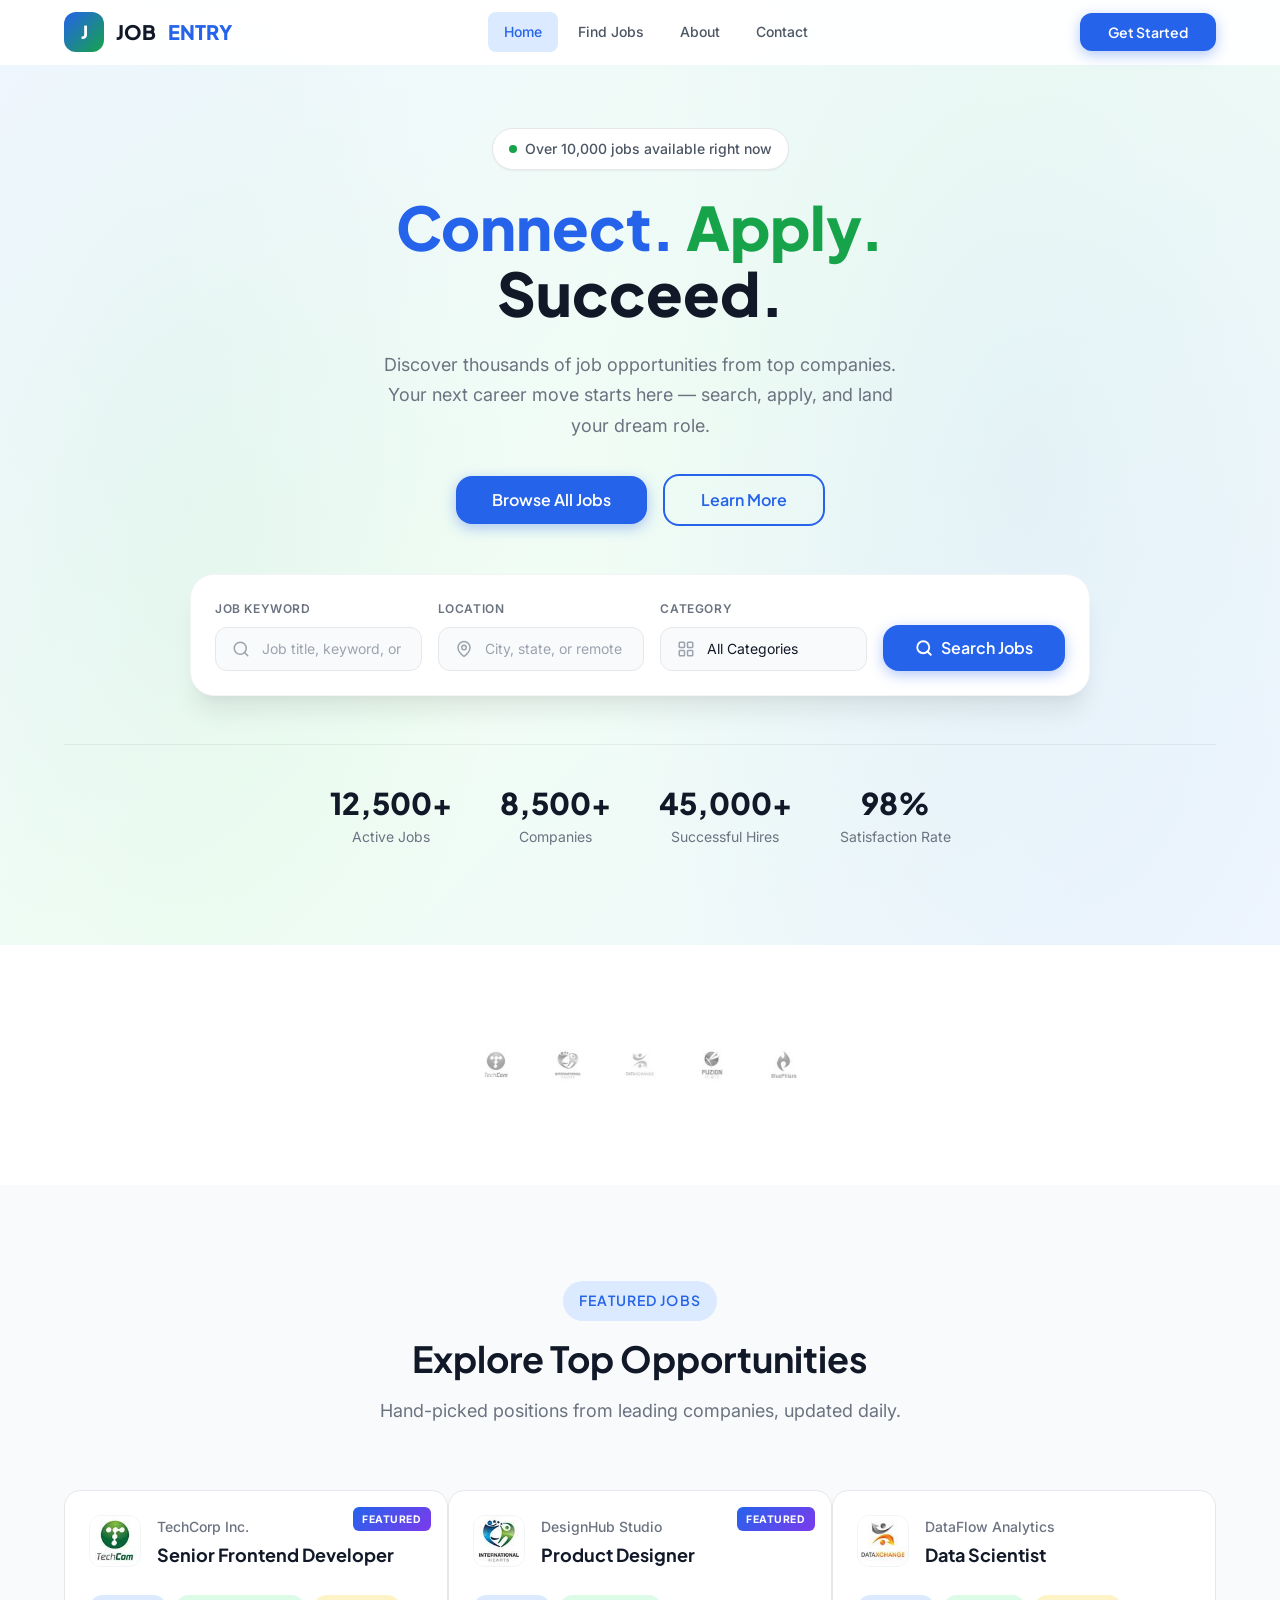
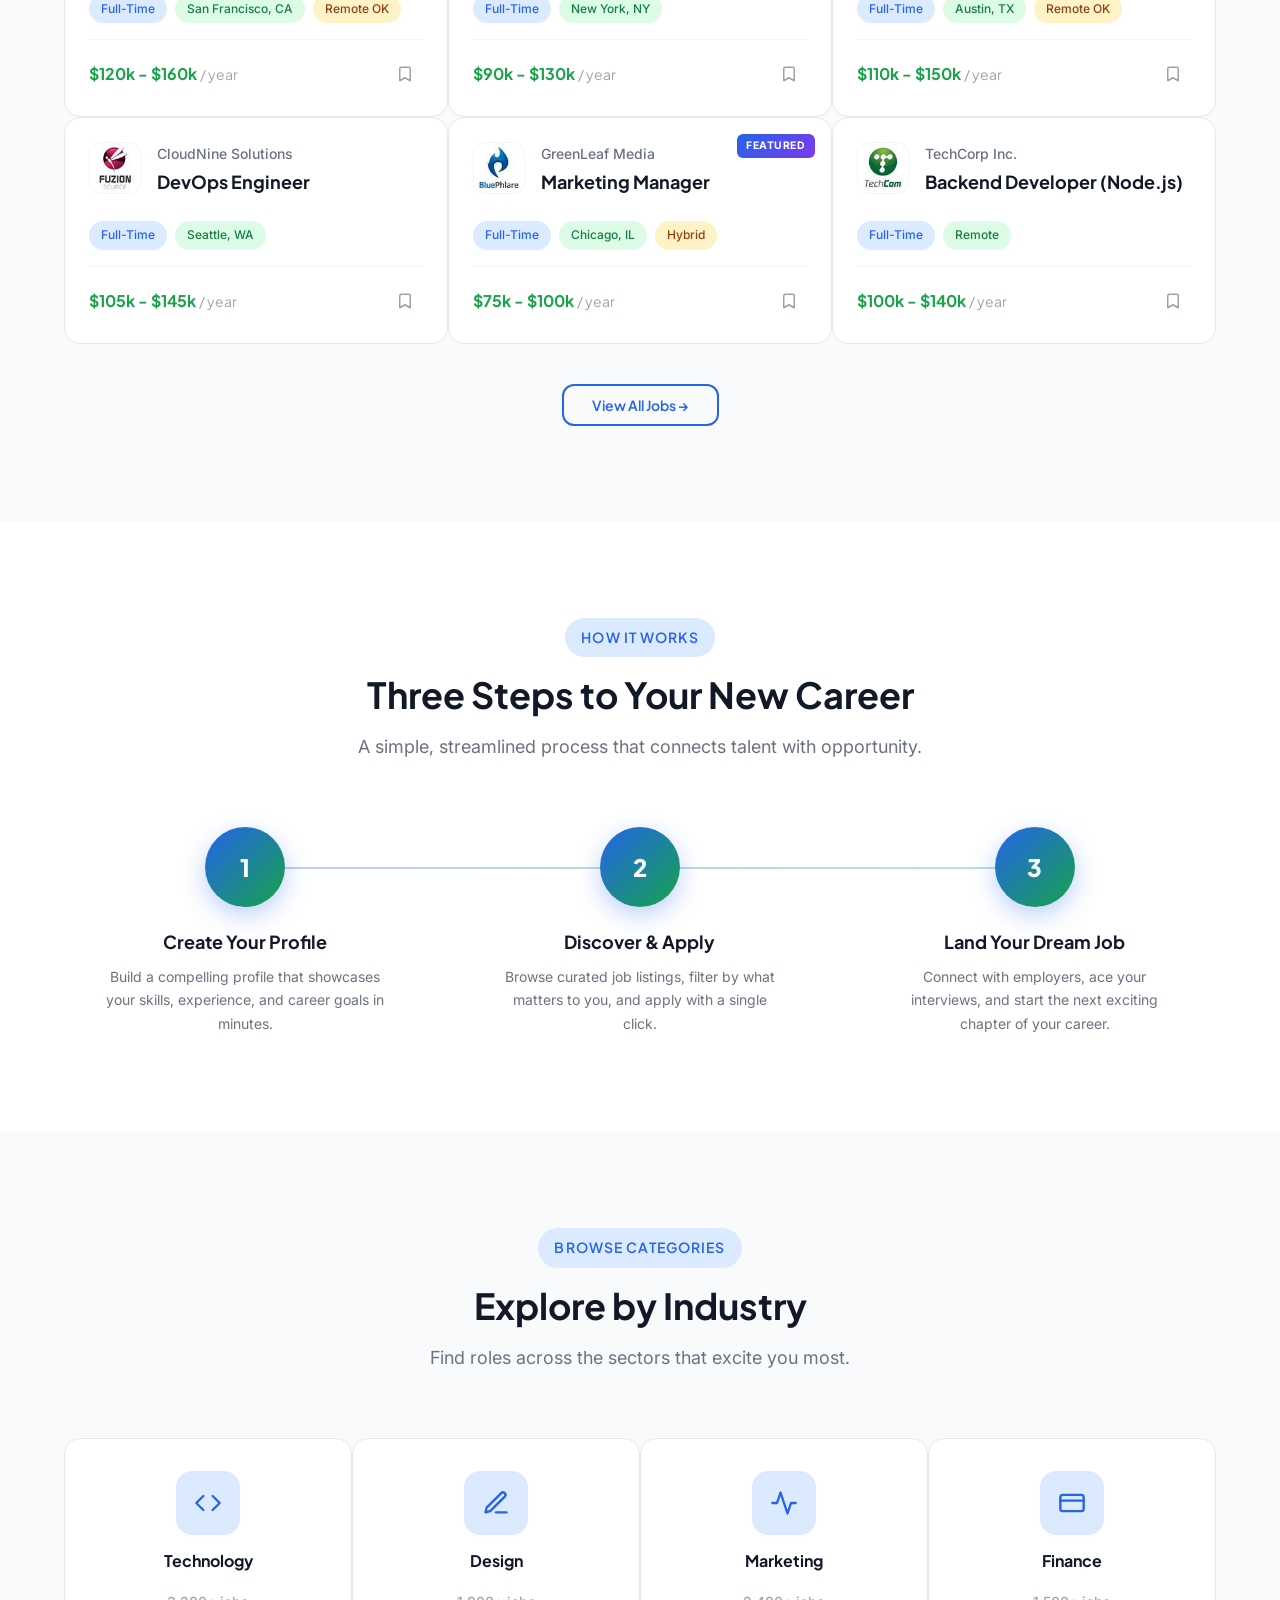
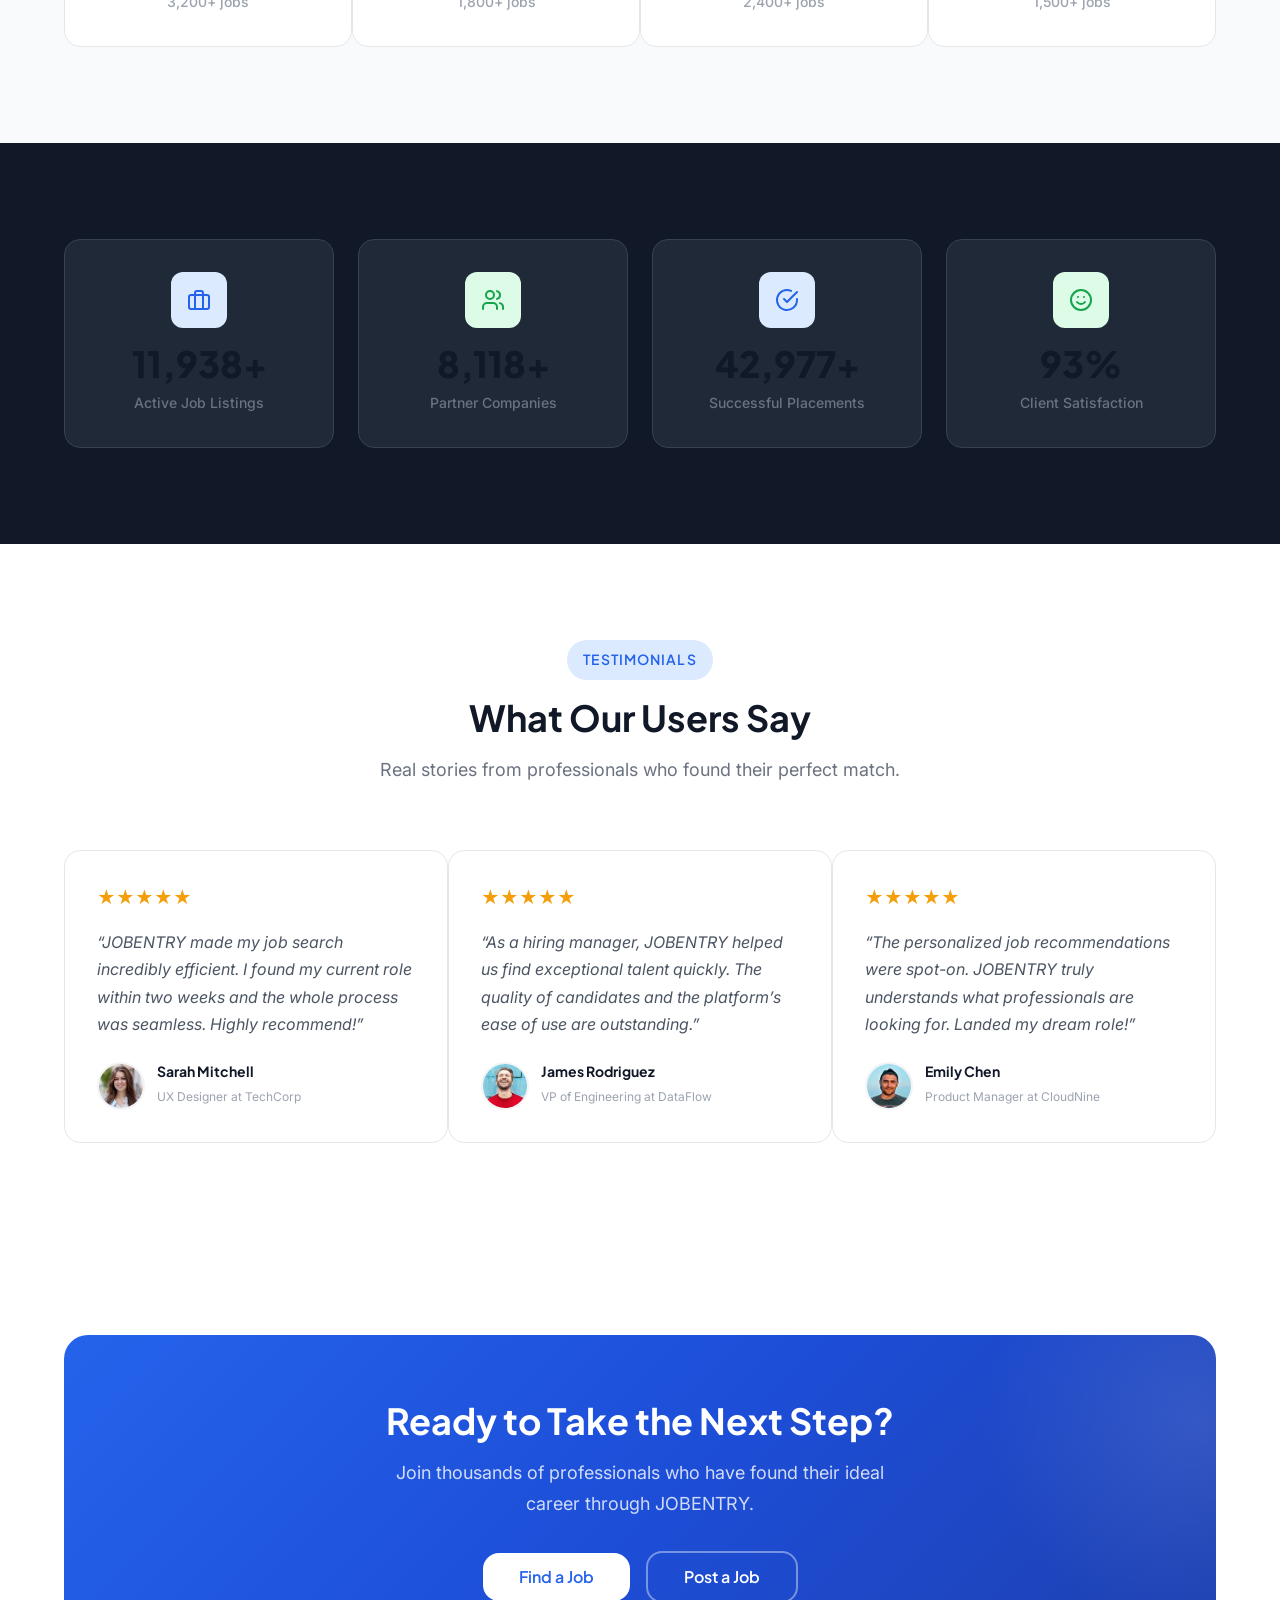
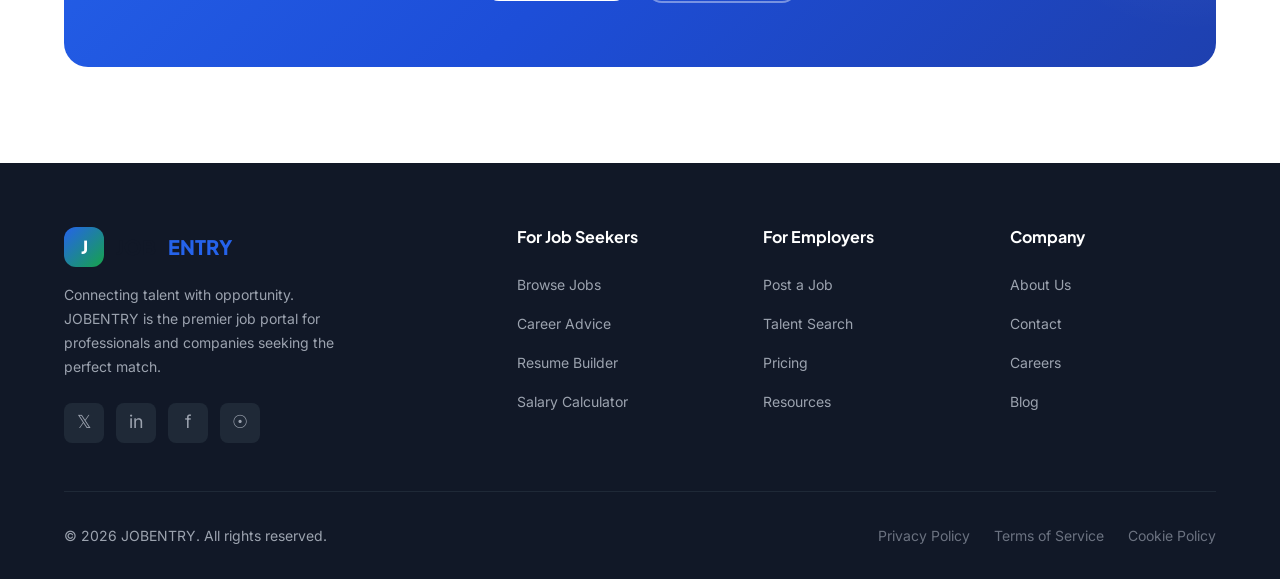
==== index.html @ c8bad6d8 "Initial redesign: Job Portal Version: v1.0.0 Folder: job-portal-html-template" ====
<!DOCTYPE html>
<html lang="en">
<head>
  <meta charset="UTF-8">
  <meta name="viewport" content="width=device-width, initial-scale=1.0">
  <meta name="description" content="JOBENTRY — Connect. Apply. Succeed. Find your dream job or the perfect candidate on the leading job portal.">
  <title>JOBENTRY — Connect. Apply. Succeed.</title>
  <link rel="stylesheet" href="assets/css/style.css">
</head>
<body>

  <!-- ===== Header ===== -->
  <header class="header" id="top">
    <div class="container">
      <a href="index.html" class="logo">
        <div class="logo-icon">J</div>
        JOB<span>ENTRY</span>
      </a>

      <nav class="nav" aria-label="Main navigation">
        <a href="index.html" class="nav-link active">Home</a>
        <a href="jobs.html" class="nav-link">Find Jobs</a>
        <a href="about.html" class="nav-link">About</a>
        <a href="contact.html" class="nav-link">Contact</a>
      </nav>

      <div class="header-actions">
        <a href="jobs.html" class="btn btn--primary">Get Started</a>
        <button class="burger" aria-label="Toggle menu">
          <span></span>
          <span></span>
          <span></span>
        </button>
      </div>
    </div>
  </header>

  <!-- ===== Mobile Nav ===== -->
  <div class="mobile-nav">
    <div class="mobile-nav-inner">
      <a href="index.html" class="nav-link active">Home</a>
      <a href="jobs.html" class="nav-link">Find Jobs</a>
      <a href="about.html" class="nav-link">About</a>
      <a href="contact.html" class="nav-link">Contact</a>
      <div class="mobile-nav-actions">
        <a href="jobs.html" class="btn btn--primary btn--full">Get Started</a>
      </div>
    </div>
  </div>

  <!-- ===== Hero ===== -->
  <section class="hero">
    <div class="container">
      <div class="hero-content reveal">
        <div class="hero-badge">
          <span class="badge-dot"></span>
          Over 10,000 jobs available right now
        </div>
        <h1>
          <span class="highlight-blue">Connect.</span>
          <span class="highlight-green">Apply.</span>
          Succeed.
        </h1>
        <p class="hero-description">
          Discover thousands of job opportunities from top companies.
          Your next career move starts here — search, apply, and land your dream role.
        </p>
        <div class="hero-buttons">
          <a href="jobs.html" class="btn btn--primary btn--lg">Browse All Jobs</a>
          <a href="about.html" class="btn btn--outline btn--lg">Learn More</a>
        </div>
      </div>

      <!-- Hero Search Form -->
      <div class="hero-search reveal">
        <form class="hero-search-form" action="jobs.html" method="get">
          <div class="search-field">
            <label for="hero-keyword">Job Keyword</label>
            <div class="input-wrap">
              <svg class="input-icon" width="18" height="18" viewBox="0 0 24 24" fill="none" stroke="currentColor" stroke-width="2" stroke-linecap="round" stroke-linejoin="round"><circle cx="11" cy="11" r="8"/><path d="m21 21-4.3-4.3"/></svg>
              <input type="text" id="hero-keyword" name="q" placeholder="Job title, keyword, or company">
            </div>
          </div>
          <div class="search-field">
            <label for="hero-location">Location</label>
            <div class="input-wrap">
              <svg class="input-icon" width="18" height="18" viewBox="0 0 24 24" fill="none" stroke="currentColor" stroke-width="2" stroke-linecap="round" stroke-linejoin="round"><path d="M20 10c0 6-8 12-8 12s-8-6-8-12a8 8 0 0 1 16 0Z"/><circle cx="12" cy="10" r="3"/></svg>
              <input type="text" id="hero-location" name="location" placeholder="City, state, or remote">
            </div>
          </div>
          <div class="search-field">
            <label for="hero-category">Category</label>
            <div class="input-wrap">
              <svg class="input-icon" width="18" height="18" viewBox="0 0 24 24" fill="none" stroke="currentColor" stroke-width="2" stroke-linecap="round" stroke-linejoin="round"><rect width="7" height="7" x="3" y="3" rx="1"/><rect width="7" height="7" x="14" y="3" rx="1"/><rect width="7" height="7" x="14" y="14" rx="1"/><rect width="7" height="7" x="3" y="14" rx="1"/></svg>
              <select id="hero-category" name="category">
                <option value="">All Categories</option>
                <option value="tech">Technology</option>
                <option value="design">Design</option>
                <option value="marketing">Marketing</option>
                <option value="finance">Finance</option>
                <option value="healthcare">Healthcare</option>
              </select>
            </div>
          </div>
          <button type="submit" class="btn btn--primary btn--lg">
            <svg width="18" height="18" viewBox="0 0 24 24" fill="none" stroke="currentColor" stroke-width="2.5" stroke-linecap="round" stroke-linejoin="round"><circle cx="11" cy="11" r="8"/><path d="m21 21-4.3-4.3"/></svg>
            Search Jobs
          </button>
        </form>
      </div>

      <!-- Hero Stats -->
      <div class="hero-stats reveal">
        <div class="hero-stat">
          <div class="stat-number" data-count="12500" data-suffix="+">0</div>
          <div class="stat-label">Active Jobs</div>
        </div>
        <div class="hero-stat">
          <div class="stat-number" data-count="8500" data-suffix="+">0</div>
          <div class="stat-label">Companies</div>
        </div>
        <div class="hero-stat">
          <div class="stat-number" data-count="45000" data-suffix="+">0</div>
          <div class="stat-label">Successful Hires</div>
        </div>
        <div class="hero-stat">
          <div class="stat-number" data-count="98" data-suffix="%">0</div>
          <div class="stat-label">Satisfaction Rate</div>
        </div>
      </div>
    </div>
  </section>

  <!-- ===== Trusted By ===== -->
  <section class="section--sm">
    <div class="container">
      <div class="trusted-logos">
        <img src="assets/img/com-logo-1.jpg" alt="Company 1">
        <img src="assets/img/com-logo-2.jpg" alt="Company 2">
        <img src="assets/img/com-logo-3.jpg" alt="Company 3">
        <img src="assets/img/com-logo-4.jpg" alt="Company 4">
        <img src="assets/img/com-logo-5.jpg" alt="Company 5">
      </div>
    </div>
  </section>

  <!-- ===== Featured Jobs ===== -->
  <section class="section section--light" id="featured-jobs">
    <div class="container">
      <div class="section-header reveal">
        <span class="section-label">Featured Jobs</span>
        <h2>Explore Top Opportunities</h2>
        <p>Hand-picked positions from leading companies, updated daily.</p>
      </div>

      <div class="grid grid-3 stagger-children">
        <!-- Job Card 1 -->
        <div class="job-card">
          <span class="featured-badge">Featured</span>
          <div class="job-card-header">
            <img src="assets/img/com-logo-1.jpg" alt="TechCorp" class="job-card-logo">
            <div class="job-card-info">
              <div class="job-card-company">TechCorp Inc.</div>
              <h3 class="job-card-title">Senior Frontend Developer</h3>
            </div>
          </div>
          <div class="job-card-tags">
            <span class="job-tag job-tag--type">Full-Time</span>
            <span class="job-tag job-tag--location">San Francisco, CA</span>
            <span class="job-tag job-tag--remote">Remote OK</span>
          </div>
          <div class="job-card-footer">
            <div class="job-card-salary">$120k - $160k <span>/ year</span></div>
            <button class="job-card-bookmark" aria-label="Bookmark job">
              <svg width="18" height="18" viewBox="0 0 24 24" fill="none" stroke="currentColor" stroke-width="2" stroke-linecap="round" stroke-linejoin="round"><path d="m19 21-7-4-7 4V5a2 2 0 0 1 2-2h10a2 2 0 0 1 2 2z"/></svg>
            </button>
          </div>
        </div>

        <!-- Job Card 2 -->
        <div class="job-card">
          <span class="featured-badge">Featured</span>
          <div class="job-card-header">
            <img src="assets/img/com-logo-2.jpg" alt="DesignHub" class="job-card-logo">
            <div class="job-card-info">
              <div class="job-card-company">DesignHub Studio</div>
              <h3 class="job-card-title">Product Designer</h3>
            </div>
          </div>
          <div class="job-card-tags">
            <span class="job-tag job-tag--type">Full-Time</span>
            <span class="job-tag job-tag--location">New York, NY</span>
          </div>
          <div class="job-card-footer">
            <div class="job-card-salary">$90k - $130k <span>/ year</span></div>
            <button class="job-card-bookmark" aria-label="Bookmark job">
              <svg width="18" height="18" viewBox="0 0 24 24" fill="none" stroke="currentColor" stroke-width="2" stroke-linecap="round" stroke-linejoin="round"><path d="m19 21-7-4-7 4V5a2 2 0 0 1 2-2h10a2 2 0 0 1 2 2z"/></svg>
            </button>
          </div>
        </div>

        <!-- Job Card 3 -->
        <div class="job-card">
          <div class="job-card-header">
            <img src="assets/img/com-logo-3.jpg" alt="DataFlow" class="job-card-logo">
            <div class="job-card-info">
              <div class="job-card-company">DataFlow Analytics</div>
              <h3 class="job-card-title">Data Scientist</h3>
            </div>
          </div>
          <div class="job-card-tags">
            <span class="job-tag job-tag--type">Full-Time</span>
            <span class="job-tag job-tag--location">Austin, TX</span>
            <span class="job-tag job-tag--remote">Remote OK</span>
          </div>
          <div class="job-card-footer">
            <div class="job-card-salary">$110k - $150k <span>/ year</span></div>
            <button class="job-card-bookmark" aria-label="Bookmark job">
              <svg width="18" height="18" viewBox="0 0 24 24" fill="none" stroke="currentColor" stroke-width="2" stroke-linecap="round" stroke-linejoin="round"><path d="m19 21-7-4-7 4V5a2 2 0 0 1 2-2h10a2 2 0 0 1 2 2z"/></svg>
            </button>
          </div>
        </div>

        <!-- Job Card 4 -->
        <div class="job-card">
          <div class="job-card-header">
            <img src="assets/img/com-logo-4.jpg" alt="CloudNine" class="job-card-logo">
            <div class="job-card-info">
              <div class="job-card-company">CloudNine Solutions</div>
              <h3 class="job-card-title">DevOps Engineer</h3>
            </div>
          </div>
          <div class="job-card-tags">
            <span class="job-tag job-tag--type">Full-Time</span>
            <span class="job-tag job-tag--location">Seattle, WA</span>
          </div>
          <div class="job-card-footer">
            <div class="job-card-salary">$105k - $145k <span>/ year</span></div>
            <button class="job-card-bookmark" aria-label="Bookmark job">
              <svg width="18" height="18" viewBox="0 0 24 24" fill="none" stroke="currentColor" stroke-width="2" stroke-linecap="round" stroke-linejoin="round"><path d="m19 21-7-4-7 4V5a2 2 0 0 1 2-2h10a2 2 0 0 1 2 2z"/></svg>
            </button>
          </div>
        </div>

        <!-- Job Card 5 -->
        <div class="job-card">
          <span class="featured-badge">Featured</span>
          <div class="job-card-header">
            <img src="assets/img/com-logo-5.jpg" alt="GreenLeaf" class="job-card-logo">
            <div class="job-card-info">
              <div class="job-card-company">GreenLeaf Media</div>
              <h3 class="job-card-title">Marketing Manager</h3>
            </div>
          </div>
          <div class="job-card-tags">
            <span class="job-tag job-tag--type">Full-Time</span>
            <span class="job-tag job-tag--location">Chicago, IL</span>
            <span class="job-tag job-tag--remote">Hybrid</span>
          </div>
          <div class="job-card-footer">
            <div class="job-card-salary">$75k - $100k <span>/ year</span></div>
            <button class="job-card-bookmark" aria-label="Bookmark job">
              <svg width="18" height="18" viewBox="0 0 24 24" fill="none" stroke="currentColor" stroke-width="2" stroke-linecap="round" stroke-linejoin="round"><path d="m19 21-7-4-7 4V5a2 2 0 0 1 2-2h10a2 2 0 0 1 2 2z"/></svg>
            </button>
          </div>
        </div>

        <!-- Job Card 6 -->
        <div class="job-card">
          <div class="job-card-header">
            <img src="assets/img/com-logo-1.jpg" alt="TechCorp" class="job-card-logo">
            <div class="job-card-info">
              <div class="job-card-company">TechCorp Inc.</div>
              <h3 class="job-card-title">Backend Developer (Node.js)</h3>
            </div>
          </div>
          <div class="job-card-tags">
            <span class="job-tag job-tag--type">Full-Time</span>
            <span class="job-tag job-tag--location">Remote</span>
          </div>
          <div class="job-card-footer">
            <div class="job-card-salary">$100k - $140k <span>/ year</span></div>
            <button class="job-card-bookmark" aria-label="Bookmark job">
              <svg width="18" height="18" viewBox="0 0 24 24" fill="none" stroke="currentColor" stroke-width="2" stroke-linecap="round" stroke-linejoin="round"><path d="m19 21-7-4-7 4V5a2 2 0 0 1 2-2h10a2 2 0 0 1 2 2z"/></svg>
            </button>
          </div>
        </div>
      </div>

      <div class="text-center" style="margin-top: var(--space-10);">
        <a href="jobs.html" class="btn btn--outline">View All Jobs &rarr;</a>
      </div>
    </div>
  </section>

  <!-- ===== How It Works ===== -->
  <section class="section" id="how-it-works">
    <div class="container">
      <div class="section-header reveal">
        <span class="section-label">How It Works</span>
        <h2>Three Steps to Your New Career</h2>
        <p>A simple, streamlined process that connects talent with opportunity.</p>
      </div>

      <div class="steps-grid stagger-children">
        <div class="step-card">
          <div class="step-number">1</div>
          <h3>Create Your Profile</h3>
          <p>Build a compelling profile that showcases your skills, experience, and career goals in minutes.</p>
        </div>
        <div class="step-card">
          <div class="step-number">2</div>
          <h3>Discover & Apply</h3>
          <p>Browse curated job listings, filter by what matters to you, and apply with a single click.</p>
        </div>
        <div class="step-card">
          <div class="step-number">3</div>
          <h3>Land Your Dream Job</h3>
          <p>Connect with employers, ace your interviews, and start the next exciting chapter of your career.</p>
        </div>
      </div>
    </div>
  </section>

  <!-- ===== Job Categories ===== -->
  <section class="section section--light" id="categories">
    <div class="container">
      <div class="section-header reveal">
        <span class="section-label">Browse Categories</span>
        <h2>Explore by Industry</h2>
        <p>Find roles across the sectors that excite you most.</p>
      </div>

      <div class="grid grid-4 stagger-children">
        <a href="jobs.html" class="category-card">
          <div class="category-icon">
            <svg width="28" height="28" viewBox="0 0 24 24" fill="none" stroke="currentColor" stroke-width="2" stroke-linecap="round" stroke-linejoin="round"><polyline points="16 18 22 12 16 6"/><polyline points="8 6 2 12 8 18"/></svg>
          </div>
          <h4>Technology</h4>
          <span class="category-count">3,200+ jobs</span>
        </a>
        <a href="jobs.html" class="category-card">
          <div class="category-icon">
            <svg width="28" height="28" viewBox="0 0 24 24" fill="none" stroke="currentColor" stroke-width="2" stroke-linecap="round" stroke-linejoin="round"><path d="M12 20h9"/><path d="M16.5 3.5a2.1 2.1 0 0 1 3 3L7 19l-4 1 1-4Z"/></svg>
          </div>
          <h4>Design</h4>
          <span class="category-count">1,800+ jobs</span>
        </a>
        <a href="jobs.html" class="category-card">
          <div class="category-icon">
            <svg width="28" height="28" viewBox="0 0 24 24" fill="none" stroke="currentColor" stroke-width="2" stroke-linecap="round" stroke-linejoin="round"><path d="M22 12h-4l-3 9L9 3l-3 9H2"/></svg>
          </div>
          <h4>Marketing</h4>
          <span class="category-count">2,400+ jobs</span>
        </a>
        <a href="jobs.html" class="category-card">
          <div class="category-icon">
            <svg width="28" height="28" viewBox="0 0 24 24" fill="none" stroke="currentColor" stroke-width="2" stroke-linecap="round" stroke-linejoin="round"><rect width="20" height="14" x="2" y="5" rx="2"/><line x1="2" x2="22" y1="10" y2="10"/></svg>
          </div>
          <h4>Finance</h4>
          <span class="category-count">1,500+ jobs</span>
        </a>
      </div>
    </div>
  </section>

  <!-- ===== Stats ===== -->
  <section class="section section--dark" id="stats">
    <div class="container">
      <div class="stats-grid stagger-children">
        <div class="stat-card" style="background: var(--gray-800); border-color: var(--gray-700);">
          <div class="stat-card-icon stat-card-icon--blue">
            <svg width="24" height="24" viewBox="0 0 24 24" fill="none" stroke="currentColor" stroke-width="2" stroke-linecap="round" stroke-linejoin="round"><rect width="20" height="14" x="2" y="7" rx="2" ry="2"/><path d="M16 21V5a2 2 0 0 0-2-2h-4a2 2 0 0 0-2 2v16"/></svg>
          </div>
          <div class="stat-value" data-count="12500" data-suffix="+">0</div>
          <div class="stat-text">Active Job Listings</div>
        </div>
        <div class="stat-card" style="background: var(--gray-800); border-color: var(--gray-700);">
          <div class="stat-card-icon stat-card-icon--green">
            <svg width="24" height="24" viewBox="0 0 24 24" fill="none" stroke="currentColor" stroke-width="2" stroke-linecap="round" stroke-linejoin="round"><path d="M16 21v-2a4 4 0 0 0-4-4H6a4 4 0 0 0-4 4v2"/><circle cx="9" cy="7" r="4"/><path d="M22 21v-2a4 4 0 0 0-3-3.87"/><path d="M16 3.13a4 4 0 0 1 0 7.75"/></svg>
          </div>
          <div class="stat-value" data-count="8500" data-suffix="+">0</div>
          <div class="stat-text">Partner Companies</div>
        </div>
        <div class="stat-card" style="background: var(--gray-800); border-color: var(--gray-700);">
          <div class="stat-card-icon stat-card-icon--blue">
            <svg width="24" height="24" viewBox="0 0 24 24" fill="none" stroke="currentColor" stroke-width="2" stroke-linecap="round" stroke-linejoin="round"><path d="M22 11.08V12a10 10 0 1 1-5.93-9.14"/><polyline points="22 4 12 14.01 9 11.01"/></svg>
          </div>
          <div class="stat-value" data-count="45000" data-suffix="+">0</div>
          <div class="stat-text">Successful Placements</div>
        </div>
        <div class="stat-card" style="background: var(--gray-800); border-color: var(--gray-700);">
          <div class="stat-card-icon stat-card-icon--green">
            <svg width="24" height="24" viewBox="0 0 24 24" fill="none" stroke="currentColor" stroke-width="2" stroke-linecap="round" stroke-linejoin="round"><circle cx="12" cy="12" r="10"/><path d="M8 14s1.5 2 4 2 4-2 4-2"/><line x1="9" x2="9.01" y1="9" y2="9"/><line x1="15" x2="15.01" y1="9" y2="9"/></svg>
          </div>
          <div class="stat-value" data-count="98" data-suffix="%">0</div>
          <div class="stat-text">Client Satisfaction</div>
        </div>
      </div>
    </div>
  </section>

  <!-- ===== Testimonials ===== -->
  <section class="section" id="testimonials">
    <div class="container">
      <div class="section-header reveal">
        <span class="section-label">Testimonials</span>
        <h2>What Our Users Say</h2>
        <p>Real stories from professionals who found their perfect match.</p>
      </div>

      <div class="grid grid-3 stagger-children">
        <div class="testimonial-card">
          <div class="testimonial-stars">&#9733;&#9733;&#9733;&#9733;&#9733;</div>
          <blockquote>
            &ldquo;JOBENTRY made my job search incredibly efficient. I found my current role within two weeks and the whole process was seamless. Highly recommend!&rdquo;
          </blockquote>
          <div class="testimonial-author">
            <img src="assets/img/testimonial-1.jpg" alt="Sarah Mitchell">
            <div class="testimonial-author-info">
              <h5>Sarah Mitchell</h5>
              <span>UX Designer at TechCorp</span>
            </div>
          </div>
        </div>

        <div class="testimonial-card">
          <div class="testimonial-stars">&#9733;&#9733;&#9733;&#9733;&#9733;</div>
          <blockquote>
            &ldquo;As a hiring manager, JOBENTRY helped us find exceptional talent quickly. The quality of candidates and the platform&rsquo;s ease of use are outstanding.&rdquo;
          </blockquote>
          <div class="testimonial-author">
            <img src="assets/img/testimonial-2.jpg" alt="James Rodriguez">
            <div class="testimonial-author-info">
              <h5>James Rodriguez</h5>
              <span>VP of Engineering at DataFlow</span>
            </div>
          </div>
        </div>

        <div class="testimonial-card">
          <div class="testimonial-stars">&#9733;&#9733;&#9733;&#9733;&#9733;</div>
          <blockquote>
            &ldquo;The personalized job recommendations were spot-on. JOBENTRY truly understands what professionals are looking for. Landed my dream role!&rdquo;
          </blockquote>
          <div class="testimonial-author">
            <img src="assets/img/testimonial-3.jpg" alt="Emily Chen">
            <div class="testimonial-author-info">
              <h5>Emily Chen</h5>
              <span>Product Manager at CloudNine</span>
            </div>
          </div>
        </div>
      </div>
    </div>
  </section>

  <!-- ===== CTA Section ===== -->
  <section class="section">
    <div class="container">
      <div class="cta-section reveal">
        <h2>Ready to Take the Next Step?</h2>
        <p>Join thousands of professionals who have found their ideal career through JOBENTRY.</p>
        <div class="cta-buttons">
          <a href="jobs.html" class="btn btn--lg" style="background: var(--brand-white); color: var(--brand-blue);">Find a Job</a>
          <a href="contact.html" class="btn btn--outline-white btn--lg">Post a Job</a>
        </div>
      </div>
    </div>
  </section>

  <!-- ===== Footer ===== -->
  <footer class="footer">
    <div class="container">
      <div class="footer-grid">
        <div class="footer-brand">
          <a href="index.html" class="logo">
            <div class="logo-icon">J</div>
            JOB<span>ENTRY</span>
          </a>
          <p>Connecting talent with opportunity. JOBENTRY is the premier job portal for professionals and companies seeking the perfect match.</p>
          <div class="footer-social">
            <a href="#" aria-label="Twitter">&#120143;</a>
            <a href="#" aria-label="LinkedIn">in</a>
            <a href="#" aria-label="Facebook">f</a>
            <a href="#" aria-label="Instagram">&#9737;</a>
          </div>
        </div>

        <div class="footer-col">
          <h4>For Job Seekers</h4>
          <ul>
            <li><a href="jobs.html">Browse Jobs</a></li>
            <li><a href="#">Career Advice</a></li>
            <li><a href="#">Resume Builder</a></li>
            <li><a href="#">Salary Calculator</a></li>
          </ul>
        </div>

        <div class="footer-col">
          <h4>For Employers</h4>
          <ul>
            <li><a href="contact.html">Post a Job</a></li>
            <li><a href="#">Talent Search</a></li>
            <li><a href="#">Pricing</a></li>
            <li><a href="#">Resources</a></li>
          </ul>
        </div>

        <div class="footer-col">
          <h4>Company</h4>
          <ul>
            <li><a href="about.html">About Us</a></li>
            <li><a href="contact.html">Contact</a></li>
            <li><a href="#">Careers</a></li>
            <li><a href="#">Blog</a></li>
          </ul>
        </div>
      </div>

      <div class="footer-bottom">
        <span>&copy; <span data-year></span> JOBENTRY. All rights reserved.</span>
        <div class="footer-bottom-links">
          <a href="#">Privacy Policy</a>
          <a href="#">Terms of Service</a>
          <a href="#">Cookie Policy</a>
        </div>
      </div>
    </div>
  </footer>

  <!-- Back to Top -->
  <button class="back-to-top" aria-label="Back to top">&#8593;</button>

  <script src="assets/js/main.js"></script>
</body>
</html>
---- assets/css/style.css ----
/* ============================================================
   JOBENTRY — Job Portal & Recruitment
   Design System + Component Styles
   ============================================================ */

/* -----------------------------------------------------------
   Google Fonts
   ----------------------------------------------------------- */
@import url('https://fonts.googleapis.com/css2?family=Plus+Jakarta+Sans:ital,wght@0,300;0,400;0,500;0,600;0,700;0,800;1,400;1,500&family=Inter:wght@300;400;500;600;700&display=swap');

/* -----------------------------------------------------------
   Custom Properties
   ----------------------------------------------------------- */
:root {
  /* Brand */
  --brand-blue: #2563EB;
  --brand-blue-dark: #1D4ED8;
  --brand-blue-light: #DBEAFE;
  --brand-green: #16A34A;
  --brand-green-dark: #15803D;
  --brand-green-light: #DCFCE7;
  --brand-dark: #111827;
  --brand-dark-soft: #1F2937;
  --brand-dark-muted: #374151;
  --brand-white: #FFFFFF;

  /* Neutrals */
  --gray-50: #F9FAFB;
  --gray-100: #F3F4F6;
  --gray-200: #E5E7EB;
  --gray-300: #D1D5DB;
  --gray-400: #9CA3AF;
  --gray-500: #6B7280;
  --gray-600: #4B5563;
  --gray-700: #374151;
  --gray-800: #1F2937;
  --gray-900: #111827;

  /* Semantic */
  --success: #16A34A;
  --error: #DC2626;
  --warning: #F59E0B;
  --info: #2563EB;

  /* Typography */
  --font-heading: 'Plus Jakarta Sans', sans-serif;
  --font-body: 'Inter', sans-serif;

  /* Font Sizes */
  --text-xs: 0.75rem;
  --text-sm: 0.875rem;
  --text-base: 1rem;
  --text-lg: 1.125rem;
  --text-xl: 1.25rem;
  --text-2xl: 1.5rem;
  --text-3xl: 1.875rem;
  --text-4xl: 2.25rem;
  --text-5xl: 3rem;
  --text-6xl: 3.75rem;

  /* Spacing */
  --space-1: 0.25rem;
  --space-2: 0.5rem;
  --space-3: 0.75rem;
  --space-4: 1rem;
  --space-5: 1.25rem;
  --space-6: 1.5rem;
  --space-8: 2rem;
  --space-10: 2.5rem;
  --space-12: 3rem;
  --space-16: 4rem;
  --space-20: 5rem;
  --space-24: 6rem;

  /* Border Radius */
  --radius-sm: 0.375rem;
  --radius-md: 0.5rem;
  --radius-lg: 0.75rem;
  --radius-xl: 1rem;
  --radius-2xl: 1.5rem;
  --radius-full: 9999px;

  /* Shadows */
  --shadow-sm: 0 1px 2px rgba(0, 0, 0, 0.05);
  --shadow-md: 0 4px 6px -1px rgba(0, 0, 0, 0.07), 0 2px 4px -2px rgba(0, 0, 0, 0.05);
  --shadow-lg: 0 10px 15px -3px rgba(0, 0, 0, 0.08), 0 4px 6px -4px rgba(0, 0, 0, 0.04);
  --shadow-xl: 0 20px 25px -5px rgba(0, 0, 0, 0.08), 0 8px 10px -6px rgba(0, 0, 0, 0.04);
  --shadow-2xl: 0 25px 50px -12px rgba(0, 0, 0, 0.15);

  /* Transitions */
  --transition-fast: 150ms ease;
  --transition-base: 250ms ease;
  --transition-slow: 400ms ease;
  --transition-spring: 400ms cubic-bezier(0.34, 1.56, 0.64, 1);

  /* Z-index */
  --z-nav: 1000;
  --z-modal: 1100;
  --z-toast: 1200;

  /* Container */
  --container-max: 1200px;
  --container-padding: 1.5rem;
}

/* -----------------------------------------------------------
   Reset & Base
   ----------------------------------------------------------- */
*,
*::before,
*::after {
  box-sizing: border-box;
  margin: 0;
  padding: 0;
}

html {
  scroll-behavior: smooth;
  -webkit-text-size-adjust: 100%;
}

body {
  font-family: var(--font-body);
  font-size: var(--text-base);
  line-height: 1.7;
  color: var(--gray-700);
  background-color: var(--brand-white);
  -webkit-font-smoothing: antialiased;
  -moz-osx-font-smoothing: grayscale;
  overflow-x: hidden;
}

img {
  max-width: 100%;
  height: auto;
  display: block;
}

a {
  text-decoration: none;
  color: inherit;
  transition: color var(--transition-fast);
}

ul, ol {
  list-style: none;
}

button, input, select, textarea {
  font-family: inherit;
  font-size: inherit;
  border: none;
  outline: none;
  background: none;
}

button {
  cursor: pointer;
}

h1, h2, h3, h4, h5, h6 {
  font-family: var(--font-heading);
  font-weight: 700;
  line-height: 1.2;
  color: var(--brand-dark);
}

h1 { font-size: var(--text-5xl); }
h2 { font-size: var(--text-4xl); }
h3 { font-size: var(--text-2xl); }
h4 { font-size: var(--text-xl); }
h5 { font-size: var(--text-lg); }

p {
  margin-bottom: var(--space-4);
}

p:last-child {
  margin-bottom: 0;
}

/* -----------------------------------------------------------
   Layout Utilities
   ----------------------------------------------------------- */
.container {
  width: 100%;
  max-width: var(--container-max);
  margin: 0 auto;
  padding: 0 var(--container-padding);
}

.section {
  padding: var(--space-24) 0;
}

.section--sm {
  padding: var(--space-16) 0;
}

.section--lg {
  padding: var(--space-32, 8rem) 0;
}

.section--dark {
  background-color: var(--brand-dark);
  color: var(--gray-300);
}

.section--dark h2,
.section--dark h3,
.section--dark h4 {
  color: var(--brand-white);
}

.section--light {
  background-color: var(--gray-50);
}

.section--blue {
  background-color: var(--brand-blue);
  color: var(--brand-white);
}

.section--blue h2,
.section--blue h3 {
  color: var(--brand-white);
}

.section--blue p {
  color: rgba(255, 255, 255, 0.85);
}

.flex {
  display: flex;
}

.flex-center {
  display: flex;
  align-items: center;
  justify-content: center;
}

.flex-between {
  display: flex;
  align-items: center;
  justify-content: space-between;
}

.flex-col {
  flex-direction: column;
}

.gap-1 { gap: var(--space-1); }
.gap-2 { gap: var(--space-2); }
.gap-3 { gap: var(--space-3); }
.gap-4 { gap: var(--space-4); }
.gap-6 { gap: var(--space-6); }
.gap-8 { gap: var(--space-8); }

.grid {
  display: grid;
}

.grid-2 {
  grid-template-columns: repeat(2, 1fr);
}

.grid-3 {
  grid-template-columns: repeat(3, 1fr);
}

.grid-4 {
  grid-template-columns: repeat(4, 1fr);
}

.text-center { text-align: center; }
.text-left { text-align: left; }
.text-right { text-align: right; }

/* -----------------------------------------------------------
   Section Header
   ----------------------------------------------------------- */
.section-header {
  text-align: center;
  max-width: 640px;
  margin: 0 auto var(--space-16);
}

.section-header .section-label {
  display: inline-flex;
  align-items: center;
  gap: var(--space-2);
  font-family: var(--font-heading);
  font-size: var(--text-sm);
  font-weight: 600;
  text-transform: uppercase;
  letter-spacing: 0.08em;
  color: var(--brand-blue);
  margin-bottom: var(--space-4);
  padding: var(--space-2) var(--space-4);
  background: var(--brand-blue-light);
  border-radius: var(--radius-full);
}

.section--dark .section-header .section-label {
  background: rgba(37, 99, 235, 0.2);
  color: #93C5FD;
}

.section--blue .section-header .section-label {
  background: rgba(255, 255, 255, 0.2);
  color: var(--brand-white);
}

.section-header h2 {
  margin-bottom: var(--space-4);
}

.section-header p {
  color: var(--gray-500);
  font-size: var(--text-lg);
}

.section--dark .section-header p {
  color: var(--gray-400);
}

/* -----------------------------------------------------------
   Buttons
   ----------------------------------------------------------- */
.btn {
  display: inline-flex;
  align-items: center;
  justify-content: center;
  gap: var(--space-2);
  padding: 0.75rem 1.75rem;
  font-family: var(--font-heading);
  font-size: var(--text-sm);
  font-weight: 600;
  border-radius: var(--radius-lg);
  transition: all var(--transition-base);
  white-space: nowrap;
  line-height: 1;
}

.btn--primary {
  background-color: var(--brand-blue);
  color: var(--brand-white);
  box-shadow: 0 4px 14px rgba(37, 99, 235, 0.35);
}

.btn--primary:hover {
  background-color: var(--brand-blue-dark);
  box-shadow: 0 6px 20px rgba(37, 99, 235, 0.45);
  transform: translateY(-1px);
}

.btn--secondary {
  background-color: var(--brand-green);
  color: var(--brand-white);
  box-shadow: 0 4px 14px rgba(22, 163, 74, 0.35);
}

.btn--secondary:hover {
  background-color: var(--brand-green-dark);
  box-shadow: 0 6px 20px rgba(22, 163, 74, 0.45);
  transform: translateY(-1px);
}

.btn--outline {
  border: 2px solid var(--brand-blue);
  color: var(--brand-blue);
  background: transparent;
}

.btn--outline:hover {
  background-color: var(--brand-blue);
  color: var(--brand-white);
}

.btn--outline-white {
  border: 2px solid rgba(255, 255, 255, 0.4);
  color: var(--brand-white);
  background: transparent;
}

.btn--outline-white:hover {
  background-color: var(--brand-white);
  color: var(--brand-dark);
  border-color: var(--brand-white);
}

.btn--ghost {
  color: var(--gray-600);
  background: transparent;
}

.btn--ghost:hover {
  background-color: var(--gray-100);
  color: var(--brand-dark);
}

.btn--lg {
  padding: 1rem 2.25rem;
  font-size: var(--text-base);
  border-radius: var(--radius-xl);
}

.btn--sm {
  padding: 0.5rem 1.25rem;
  font-size: var(--text-xs);
}

.btn--icon {
  width: 44px;
  height: 44px;
  padding: 0;
  border-radius: var(--radius-md);
}

.btn--full {
  width: 100%;
}

/* -----------------------------------------------------------
   Header / Navigation
   ----------------------------------------------------------- */
.header {
  position: fixed;
  top: 0;
  left: 0;
  right: 0;
  z-index: var(--z-nav);
  background: rgba(255, 255, 255, 0.95);
  backdrop-filter: blur(12px);
  -webkit-backdrop-filter: blur(12px);
  border-bottom: 1px solid transparent;
  transition: all var(--transition-base);
  padding: 0.75rem 0;
}

.header.scrolled {
  border-bottom-color: var(--gray-200);
  box-shadow: var(--shadow-sm);
}

.header .container {
  display: flex;
  align-items: center;
  justify-content: space-between;
}

/* Logo */
.logo {
  display: flex;
  align-items: center;
  gap: var(--space-3);
  font-family: var(--font-heading);
  font-weight: 800;
  font-size: var(--text-xl);
  color: var(--brand-dark);
}

.logo-icon {
  display: flex;
  align-items: center;
  justify-content: center;
  width: 40px;
  height: 40px;
  background: linear-gradient(135deg, var(--brand-blue), var(--brand-green));
  border-radius: var(--radius-lg);
  color: var(--brand-white);
  font-size: var(--text-lg);
  font-weight: 800;
  line-height: 1;
}

.logo span {
  color: var(--brand-blue);
}

/* Nav */
.nav {
  display: flex;
  align-items: center;
  gap: var(--space-1);
}

.nav-link {
  padding: 0.5rem 1rem;
  font-family: var(--font-body);
  font-size: var(--text-sm);
  font-weight: 500;
  color: var(--gray-600);
  border-radius: var(--radius-md);
  transition: all var(--transition-fast);
}

.nav-link:hover {
  color: var(--brand-blue);
  background-color: var(--brand-blue-light);
}

.nav-link.active {
  color: var(--brand-blue);
  background-color: var(--brand-blue-light);
}

/* Header Actions */
.header-actions {
  display: flex;
  align-items: center;
  gap: var(--space-3);
}

/* Burger */
.burger {
  display: none;
  flex-direction: column;
  gap: 5px;
  width: 28px;
  padding: 4px 0;
  cursor: pointer;
  background: none;
  border: none;
}

.burger span {
  display: block;
  width: 100%;
  height: 2.5px;
  background: var(--brand-dark);
  border-radius: 2px;
  transition: all var(--transition-base);
  transform-origin: center;
}

.burger.active span:nth-child(1) {
  transform: rotate(45deg) translate(5px, 5px);
}

.burger.active span:nth-child(2) {
  opacity: 0;
}

.burger.active span:nth-child(3) {
  transform: rotate(-45deg) translate(6px, -6px);
}

/* Mobile Nav */
.mobile-nav {
  display: none;
  position: fixed;
  top: 0;
  left: 0;
  right: 0;
  bottom: 0;
  z-index: calc(var(--z-nav) - 1);
  background: rgba(17, 24, 39, 0.5);
  opacity: 0;
  visibility: hidden;
  transition: all var(--transition-base);
}

.mobile-nav.open {
  opacity: 1;
  visibility: visible;
}

.mobile-nav-inner {
  position: absolute;
  top: 0;
  right: 0;
  width: 300px;
  height: 100%;
  background: var(--brand-white);
  padding: 5rem var(--space-6) var(--space-8);
  transform: translateX(100%);
  transition: transform var(--transition-slow);
  box-shadow: var(--shadow-2xl);
}

.mobile-nav.open .mobile-nav-inner {
  transform: translateX(0);
}

.mobile-nav .nav-link {
  display: block;
  padding: 0.75rem 1rem;
  font-size: var(--text-base);
  border-radius: var(--radius-md);
}

.mobile-nav .nav-link:hover {
  background-color: var(--gray-100);
}

.mobile-nav .mobile-nav-actions {
  margin-top: var(--space-6);
  padding-top: var(--space-6);
  border-top: 1px solid var(--gray-200);
  display: flex;
  flex-direction: column;
  gap: var(--space-3);
}

/* -----------------------------------------------------------
   Hero Section
   ----------------------------------------------------------- */
.hero {
  position: relative;
  padding: 8rem 0 var(--space-24);
  background: linear-gradient(135deg, #EFF6FF 0%, #F0FDF4 50%, #EFF6FF 100%);
  overflow: hidden;
}

.hero::before {
  content: '';
  position: absolute;
  top: -50%;
  right: -20%;
  width: 80%;
  height: 200%;
  background: radial-gradient(ellipse, rgba(37, 99, 235, 0.06) 0%, transparent 60%);
  pointer-events: none;
}

.hero::after {
  content: '';
  position: absolute;
  bottom: -30%;
  left: -15%;
  width: 60%;
  height: 150%;
  background: radial-gradient(ellipse, rgba(22, 163, 74, 0.05) 0%, transparent 60%);
  pointer-events: none;
}

.hero .container {
  position: relative;
  z-index: 1;
}

.hero-content {
  max-width: 680px;
  margin: 0 auto var(--space-12);
  text-align: center;
}

.hero-badge {
  display: inline-flex;
  align-items: center;
  gap: var(--space-2);
  padding: var(--space-2) var(--space-4);
  background: var(--brand-white);
  border: 1px solid var(--gray-200);
  border-radius: var(--radius-full);
  font-size: var(--text-sm);
  font-weight: 500;
  color: var(--gray-600);
  margin-bottom: var(--space-6);
  box-shadow: var(--shadow-sm);
}

.hero-badge .badge-dot {
  width: 8px;
  height: 8px;
  background: var(--brand-green);
  border-radius: 50%;
  animation: pulse-dot 2s infinite;
}

@keyframes pulse-dot {
  0%, 100% { opacity: 1; }
  50% { opacity: 0.5; }
}

.hero h1 {
  font-size: clamp(2.5rem, 5vw, 3.75rem);
  font-weight: 800;
  line-height: 1.1;
  margin-bottom: var(--space-6);
  color: var(--brand-dark);
}

.hero h1 .highlight-blue {
  color: var(--brand-blue);
}

.hero h1 .highlight-green {
  color: var(--brand-green);
}

.hero-description {
  font-size: var(--text-lg);
  color: var(--gray-500);
  max-width: 540px;
  margin: 0 auto var(--space-8);
}

.hero-buttons {
  display: flex;
  align-items: center;
  justify-content: center;
  gap: var(--space-4);
  flex-wrap: wrap;
}

/* Hero Search Form */
.hero-search {
  background: var(--brand-white);
  border-radius: var(--radius-2xl);
  box-shadow: var(--shadow-xl);
  padding: var(--space-6);
  max-width: 900px;
  margin: 0 auto;
  border: 1px solid var(--gray-100);
}

.hero-search-form {
  display: flex;
  gap: var(--space-4);
  align-items: end;
}

.search-field {
  flex: 1;
  display: flex;
  flex-direction: column;
  gap: var(--space-2);
}

.search-field label {
  font-size: var(--text-xs);
  font-weight: 600;
  text-transform: uppercase;
  letter-spacing: 0.05em;
  color: var(--gray-500);
}

.search-field .input-wrap {
  position: relative;
  display: flex;
  align-items: center;
  gap: var(--space-3);
  padding: 0.75rem 1rem;
  background: var(--gray-50);
  border: 1.5px solid var(--gray-200);
  border-radius: var(--radius-lg);
  transition: all var(--transition-fast);
}

.search-field .input-wrap:focus-within {
  border-color: var(--brand-blue);
  background: var(--brand-white);
  box-shadow: 0 0 0 3px rgba(37, 99, 235, 0.1);
}

.search-field .input-icon {
  color: var(--gray-400);
  flex-shrink: 0;
}

.search-field input,
.search-field select {
  width: 100%;
  background: transparent;
  font-size: var(--text-sm);
  color: var(--brand-dark);
}

.search-field input::placeholder {
  color: var(--gray-400);
}

.search-field select {
  appearance: none;
  cursor: pointer;
}

.hero-search .btn {
  flex-shrink: 0;
  padding: 0.875rem 2rem;
}

/* Hero Stats Bar */
.hero-stats {
  display: flex;
  align-items: center;
  justify-content: center;
  gap: var(--space-12);
  margin-top: var(--space-12);
  padding-top: var(--space-10);
  border-top: 1px solid rgba(0, 0, 0, 0.06);
}

.hero-stat {
  text-align: center;
}

.hero-stat .stat-number {
  font-family: var(--font-heading);
  font-size: var(--text-3xl);
  font-weight: 800;
  color: var(--brand-dark);
  line-height: 1.2;
}

.hero-stat .stat-label {
  font-size: var(--text-sm);
  color: var(--gray-500);
  margin-top: var(--space-1);
}

/* -----------------------------------------------------------
   Featured Jobs
   ----------------------------------------------------------- */
.job-card {
  background: var(--brand-white);
  border: 1px solid var(--gray-200);
  border-radius: var(--radius-xl);
  padding: var(--space-6);
  transition: all var(--transition-base);
  position: relative;
}

.job-card:hover {
  border-color: var(--brand-blue);
  box-shadow: var(--shadow-lg);
  transform: translateY(-2px);
}

.job-card-header {
  display: flex;
  align-items: start;
  gap: var(--space-4);
  margin-bottom: var(--space-4);
}

.job-card-logo {
  width: 52px;
  height: 52px;
  border-radius: var(--radius-lg);
  object-fit: cover;
  border: 1px solid var(--gray-100);
  flex-shrink: 0;
}

.job-card-info {
  flex: 1;
  min-width: 0;
}

.job-card-company {
  font-size: var(--text-sm);
  font-weight: 500;
  color: var(--gray-500);
  margin-bottom: var(--space-1);
}

.job-card-title {
  font-family: var(--font-heading);
  font-size: var(--text-lg);
  font-weight: 700;
  color: var(--brand-dark);
  margin-bottom: var(--space-3);
  line-height: 1.3;
}

.job-card-tags {
  display: flex;
  flex-wrap: wrap;
  gap: var(--space-2);
  margin-bottom: var(--space-4);
}

.job-tag {
  display: inline-flex;
  align-items: center;
  gap: var(--space-1);
  padding: 0.25rem 0.75rem;
  font-size: var(--text-xs);
  font-weight: 500;
  border-radius: var(--radius-full);
  background: var(--gray-100);
  color: var(--gray-600);
}

.job-tag--type {
  background: var(--brand-blue-light);
  color: var(--brand-blue);
}

.job-tag--location {
  background: var(--brand-green-light);
  color: var(--brand-green-dark);
}

.job-tag--remote {
  background: #FEF3C7;
  color: #92400E;
}

.job-card-footer {
  display: flex;
  align-items: center;
  justify-content: space-between;
  padding-top: var(--space-4);
  border-top: 1px solid var(--gray-100);
}

.job-card-salary {
  font-family: var(--font-heading);
  font-weight: 700;
  font-size: var(--text-base);
  color: var(--brand-green);
}

.job-card-salary span {
  font-weight: 400;
  font-size: var(--text-sm);
  color: var(--gray-400);
}

.job-card-bookmark {
  width: 36px;
  height: 36px;
  display: flex;
  align-items: center;
  justify-content: center;
  border-radius: var(--radius-md);
  color: var(--gray-400);
  transition: all var(--transition-fast);
}

.job-card-bookmark:hover {
  background: var(--brand-blue-light);
  color: var(--brand-blue);
}

/* Featured Badge */
.job-card .featured-badge {
  position: absolute;
  top: var(--space-4);
  right: var(--space-4);
  padding: 0.2rem 0.6rem;
  background: linear-gradient(135deg, var(--brand-blue), #7C3AED);
  color: var(--brand-white);
  font-size: 0.65rem;
  font-weight: 700;
  text-transform: uppercase;
  letter-spacing: 0.05em;
  border-radius: var(--radius-sm);
}

/* -----------------------------------------------------------
   Company Logos (Trusted By)
   ----------------------------------------------------------- */
.trusted-logos {
  display: flex;
  align-items: center;
  justify-content: center;
  gap: var(--space-10);
  padding: var(--space-10) 0;
  opacity: 0.5;
  transition: opacity var(--transition-base);
}

.trusted-logos:hover {
  opacity: 0.7;
}

.trusted-logos img {
  height: 32px;
  width: auto;
  object-fit: contain;
  filter: grayscale(100%);
  transition: filter var(--transition-base);
}

.trusted-logos img:hover {
  filter: grayscale(0%);
}

/* -----------------------------------------------------------
   Stats Section
   ----------------------------------------------------------- */
.stats-grid {
  display: grid;
  grid-template-columns: repeat(4, 1fr);
  gap: var(--space-6);
}

.stat-card {
  text-align: center;
  padding: var(--space-8) var(--space-4);
  background: var(--brand-white);
  border-radius: var(--radius-xl);
  border: 1px solid var(--gray-200);
  transition: all var(--transition-base);
}

.stat-card:hover {
  border-color: var(--brand-blue);
  box-shadow: var(--shadow-lg);
  transform: translateY(-3px);
}

.stat-card-icon {
  width: 56px;
  height: 56px;
  display: flex;
  align-items: center;
  justify-content: center;
  margin: 0 auto var(--space-4);
  border-radius: var(--radius-lg);
  font-size: 1.5rem;
}

.stat-card-icon--blue {
  background: var(--brand-blue-light);
  color: var(--brand-blue);
}

.stat-card-icon--green {
  background: var(--brand-green-light);
  color: var(--brand-green);
}

.stat-card-icon--dark {
  background: var(--gray-100);
  color: var(--brand-dark);
}

.stat-card .stat-value {
  font-family: var(--font-heading);
  font-size: var(--text-4xl);
  font-weight: 800;
  color: var(--brand-dark);
  line-height: 1.1;
  margin-bottom: var(--space-2);
}

.stat-card .stat-text {
  font-size: var(--text-sm);
  color: var(--gray-500);
  font-weight: 500;
}

/* -----------------------------------------------------------
   Categories
   ----------------------------------------------------------- */
.category-card {
  display: flex;
  flex-direction: column;
  align-items: center;
  gap: var(--space-4);
  padding: var(--space-8) var(--space-4);
  background: var(--brand-white);
  border: 1px solid var(--gray-200);
  border-radius: var(--radius-xl);
  text-align: center;
  transition: all var(--transition-base);
}

.category-card:hover {
  border-color: var(--brand-blue);
  box-shadow: var(--shadow-lg);
  transform: translateY(-3px);
}

.category-icon {
  width: 64px;
  height: 64px;
  display: flex;
  align-items: center;
  justify-content: center;
  border-radius: var(--radius-xl);
  background: var(--brand-blue-light);
  color: var(--brand-blue);
  font-size: 1.75rem;
}

.category-card h4 {
  font-size: var(--text-base);
  font-weight: 700;
  margin-bottom: var(--space-1);
}

.category-card .category-count {
  font-size: var(--text-sm);
  color: var(--gray-400);
  font-weight: 500;
}

/* -----------------------------------------------------------
   Testimonials
   ----------------------------------------------------------- */
.testimonial-card {
  background: var(--brand-white);
  border: 1px solid var(--gray-200);
  border-radius: var(--radius-xl);
  padding: var(--space-8);
  transition: all var(--transition-base);
}

.testimonial-card:hover {
  box-shadow: var(--shadow-lg);
}

.testimonial-stars {
  display: flex;
  gap: 2px;
  margin-bottom: var(--space-4);
  color: #F59E0B;
  font-size: var(--text-lg);
}

.testimonial-card blockquote {
  font-size: var(--text-base);
  color: var(--gray-600);
  line-height: 1.7;
  margin-bottom: var(--space-6);
  font-style: italic;
}

.testimonial-author {
  display: flex;
  align-items: center;
  gap: var(--space-3);
}

.testimonial-author img {
  width: 48px;
  height: 48px;
  border-radius: 50%;
  object-fit: cover;
  border: 2px solid var(--gray-100);
}

.testimonial-author-info h5 {
  font-size: var(--text-sm);
  font-weight: 700;
  margin-bottom: 2px;
}

.testimonial-author-info span {
  font-size: var(--text-xs);
  color: var(--gray-400);
}

/* -----------------------------------------------------------
   How It Works
   ----------------------------------------------------------- */
.steps-grid {
  display: grid;
  grid-template-columns: repeat(3, 1fr);
  gap: var(--space-8);
  position: relative;
}

.steps-grid::before {
  content: '';
  position: absolute;
  top: 40px;
  left: 16.66%;
  right: 16.66%;
  height: 2px;
  background: linear-gradient(90deg, var(--brand-blue), var(--brand-green));
  opacity: 0.3;
}

.step-card {
  text-align: center;
  position: relative;
  z-index: 1;
}

.step-number {
  width: 80px;
  height: 80px;
  display: flex;
  align-items: center;
  justify-content: center;
  margin: 0 auto var(--space-6);
  background: linear-gradient(135deg, var(--brand-blue), var(--brand-green));
  color: var(--brand-white);
  font-family: var(--font-heading);
  font-size: var(--text-2xl);
  font-weight: 800;
  border-radius: 50%;
  box-shadow: 0 8px 24px rgba(37, 99, 235, 0.3);
}

.step-card h3 {
  font-size: var(--text-lg);
  margin-bottom: var(--space-3);
}

.step-card p {
  font-size: var(--text-sm);
  color: var(--gray-500);
  max-width: 280px;
  margin: 0 auto;
}

/* -----------------------------------------------------------
   CTA Section
   ----------------------------------------------------------- */
.cta-section {
  background: linear-gradient(135deg, var(--brand-blue) 0%, #1D4ED8 50%, #1E40AF 100%);
  border-radius: var(--radius-2xl);
  padding: var(--space-16) var(--space-8);
  text-align: center;
  position: relative;
  overflow: hidden;
}

.cta-section::before {
  content: '';
  position: absolute;
  top: -50%;
  right: -20%;
  width: 500px;
  height: 500px;
  background: radial-gradient(circle, rgba(255, 255, 255, 0.1) 0%, transparent 60%);
  pointer-events: none;
}

.cta-section h2 {
  color: var(--brand-white);
  font-size: var(--text-4xl);
  margin-bottom: var(--space-4);
  position: relative;
}

.cta-section p {
  color: rgba(255, 255, 255, 0.8);
  font-size: var(--text-lg);
  max-width: 500px;
  margin: 0 auto var(--space-8);
  position: relative;
}

.cta-buttons {
  display: flex;
  align-items: center;
  justify-content: center;
  gap: var(--space-4);
  position: relative;
}

/* -----------------------------------------------------------
   Footer
   ----------------------------------------------------------- */
.footer {
  background: var(--brand-dark);
  color: var(--gray-400);
  padding: var(--space-16) 0 var(--space-8);
}

.footer-grid {
  display: grid;
  grid-template-columns: 2fr 1fr 1fr 1fr;
  gap: var(--space-10);
  margin-bottom: var(--space-12);
}

.footer-brand .logo {
  margin-bottom: var(--space-4);
}

.footer-brand p {
  font-size: var(--text-sm);
  line-height: 1.7;
  color: var(--gray-400);
  max-width: 300px;
}

.footer-social {
  display: flex;
  gap: var(--space-3);
  margin-top: var(--space-6);
}

.footer-social a {
  width: 40px;
  height: 40px;
  display: flex;
  align-items: center;
  justify-content: center;
  border-radius: var(--radius-md);
  background: var(--gray-800);
  color: var(--gray-400);
  transition: all var(--transition-fast);
  font-size: var(--text-lg);
}

.footer-social a:hover {
  background: var(--brand-blue);
  color: var(--brand-white);
}

.footer-col h4 {
  color: var(--brand-white);
  font-size: var(--text-base);
  font-weight: 700;
  margin-bottom: var(--space-6);
}

.footer-col ul {
  display: flex;
  flex-direction: column;
  gap: var(--space-3);
}

.footer-col a {
  font-size: var(--text-sm);
  color: var(--gray-400);
  transition: color var(--transition-fast);
}

.footer-col a:hover {
  color: var(--brand-blue);
}

.footer-bottom {
  display: flex;
  align-items: center;
  justify-content: space-between;
  padding-top: var(--space-8);
  border-top: 1px solid var(--gray-800);
  font-size: var(--text-sm);
}

.footer-bottom-links {
  display: flex;
  gap: var(--space-6);
}

.footer-bottom-links a {
  color: var(--gray-500);
}

.footer-bottom-links a:hover {
  color: var(--brand-blue);
}

/* -----------------------------------------------------------
   Page Hero (inner pages)
   ----------------------------------------------------------- */
.page-hero {
  padding: 7rem 0 var(--space-12);
  background: linear-gradient(135deg, #EFF6FF 0%, #F0FDF4 100%);
  text-align: center;
}

.page-hero h1 {
  font-size: clamp(2rem, 4vw, 3rem);
  margin-bottom: var(--space-4);
}

.page-hero p {
  font-size: var(--text-lg);
  color: var(--gray-500);
  max-width: 560px;
  margin: 0 auto;
}

.breadcrumb {
  display: flex;
  align-items: center;
  justify-content: center;
  gap: var(--space-2);
  margin-bottom: var(--space-6);
  font-size: var(--text-sm);
  color: var(--gray-500);
}

.breadcrumb a {
  color: var(--brand-blue);
}

.breadcrumb span {
  color: var(--gray-400);
}

/* -----------------------------------------------------------
   Job Listing / Filter
   ----------------------------------------------------------- */
.filter-tabs {
  display: flex;
  flex-wrap: wrap;
  gap: var(--space-2);
  margin-bottom: var(--space-8);
  justify-content: center;
}

.filter-tab {
  padding: 0.5rem 1.25rem;
  font-family: var(--font-body);
  font-size: var(--text-sm);
  font-weight: 500;
  color: var(--gray-600);
  background: var(--gray-100);
  border: 1px solid transparent;
  border-radius: var(--radius-full);
  cursor: pointer;
  transition: all var(--transition-fast);
}

.filter-tab:hover {
  background: var(--gray-200);
}

.filter-tab.active {
  background: var(--brand-blue);
  color: var(--brand-white);
  border-color: var(--brand-blue);
}

.jobs-grid {
  display: grid;
  grid-template-columns: repeat(3, 1fr);
  gap: var(--space-6);
}

.job-listing-info {
  display: flex;
  align-items: center;
  gap: var(--space-4);
  margin-bottom: var(--space-3);
}

.job-listing-info img {
  width: 48px;
  height: 48px;
  border-radius: var(--radius-md);
  object-fit: cover;
}

/* -----------------------------------------------------------
   About Page
   ----------------------------------------------------------- */
.about-story {
  display: grid;
  grid-template-columns: 1fr 1fr;
  gap: var(--space-12);
  align-items: center;
}

.about-story-image {
  border-radius: var(--radius-2xl);
  overflow: hidden;
  box-shadow: var(--shadow-xl);
}

.about-story-image img {
  width: 100%;
  height: 400px;
  object-fit: cover;
}

.about-story-content .section-label {
  display: inline-block;
  margin-bottom: var(--space-4);
}

.about-story-content h2 {
  margin-bottom: var(--space-6);
}

.about-story-content p {
  color: var(--gray-600);
  margin-bottom: var(--space-4);
}

/* Team */
.team-grid {
  display: grid;
  grid-template-columns: repeat(4, 1fr);
  gap: var(--space-6);
}

.team-card {
  text-align: center;
  padding: var(--space-6);
  background: var(--brand-white);
  border: 1px solid var(--gray-200);
  border-radius: var(--radius-xl);
  transition: all var(--transition-base);
}

.team-card:hover {
  box-shadow: var(--shadow-lg);
  transform: translateY(-3px);
}

.team-card-avatar {
  width: 100px;
  height: 100px;
  border-radius: 50%;
  object-fit: cover;
  margin: 0 auto var(--space-4);
  border: 3px solid var(--brand-blue-light);
}

.team-card h4 {
  font-size: var(--text-base);
  margin-bottom: var(--space-1);
}

.team-card .team-role {
  font-size: var(--text-sm);
  color: var(--brand-blue);
  font-weight: 500;
  margin-bottom: var(--space-3);
}

.team-card p {
  font-size: var(--text-sm);
  color: var(--gray-500);
}

/* Values */
.values-grid {
  display: grid;
  grid-template-columns: repeat(3, 1fr);
  gap: var(--space-6);
}

.value-card {
  padding: var(--space-8);
  background: var(--brand-white);
  border: 1px solid var(--gray-200);
  border-radius: var(--radius-xl);
  text-align: center;
  transition: all var(--transition-base);
}

.value-card:hover {
  border-color: var(--brand-blue);
  box-shadow: var(--shadow-lg);
}

.value-icon {
  width: 72px;
  height: 72px;
  display: flex;
  align-items: center;
  justify-content: center;
  margin: 0 auto var(--space-5);
  border-radius: var(--radius-xl);
  background: linear-gradient(135deg, var(--brand-blue-light), var(--brand-green-light));
  font-size: 2rem;
}

.value-card h3 {
  font-size: var(--text-lg);
  margin-bottom: var(--space-3);
}

.value-card p {
  font-size: var(--text-sm);
  color: var(--gray-500);
}

/* -----------------------------------------------------------
   Contact Page
   ----------------------------------------------------------- */
.contact-grid {
  display: grid;
  grid-template-columns: 1fr 1fr;
  gap: var(--space-12);
}

.contact-form-card {
  background: var(--brand-white);
  border: 1px solid var(--gray-200);
  border-radius: var(--radius-2xl);
  padding: var(--space-10);
  box-shadow: var(--shadow-lg);
}

.contact-form-card h3 {
  margin-bottom: var(--space-2);
}

.contact-form-card > p {
  color: var(--gray-500);
  margin-bottom: var(--space-8);
}

.form-group {
  margin-bottom: var(--space-5);
}

.form-group label {
  display: block;
  font-size: var(--text-sm);
  font-weight: 600;
  color: var(--gray-700);
  margin-bottom: var(--space-2);
}

.form-group input,
.form-group textarea,
.form-group select {
  width: 100%;
  padding: 0.75rem 1rem;
  background: var(--gray-50);
  border: 1.5px solid var(--gray-200);
  border-radius: var(--radius-lg);
  font-size: var(--text-sm);
  color: var(--brand-dark);
  transition: all var(--transition-fast);
}

.form-group input:focus,
.form-group textarea:focus,
.form-group select:focus {
  border-color: var(--brand-blue);
  background: var(--brand-white);
  box-shadow: 0 0 0 3px rgba(37, 99, 235, 0.1);
}

.form-group textarea {
  min-height: 140px;
  resize: vertical;
}

.form-ok {
  display: none;
  padding: var(--space-4) var(--space-6);
  background: var(--brand-green-light);
  color: var(--brand-green-dark);
  border: 1px solid var(--brand-green);
  border-radius: var(--radius-lg);
  font-size: var(--text-sm);
  font-weight: 600;
  text-align: center;
  margin-top: var(--space-4);
}

.form-err {
  display: none;
  padding: var(--space-4) var(--space-6);
  background: #FEF2F2;
  color: #991B1B;
  border: 1px solid #FCA5A5;
  border-radius: var(--radius-lg);
  font-size: var(--text-sm);
  font-weight: 600;
  text-align: center;
  margin-top: var(--space-4);
}

/* Contact Info Cards */
.contact-info-cards {
  display: flex;
  flex-direction: column;
  gap: var(--space-6);
}

.contact-info-card {
  display: flex;
  gap: var(--space-5);
  padding: var(--space-6);
  background: var(--brand-white);
  border: 1px solid var(--gray-200);
  border-radius: var(--radius-xl);
  transition: all var(--transition-base);
}

.contact-info-card:hover {
  border-color: var(--brand-blue);
  box-shadow: var(--shadow-md);
}

.contact-info-icon {
  width: 52px;
  height: 52px;
  display: flex;
  align-items: center;
  justify-content: center;
  border-radius: var(--radius-lg);
  flex-shrink: 0;
  font-size: 1.25rem;
}

.contact-info-icon--blue {
  background: var(--brand-blue-light);
  color: var(--brand-blue);
}

.contact-info-icon--green {
  background: var(--brand-green-light);
  color: var(--brand-green);
}

.contact-info-icon--dark {
  background: var(--gray-100);
  color: var(--brand-dark);
}

.contact-info-card h4 {
  font-size: var(--text-base);
  margin-bottom: var(--space-1);
}

.contact-info-card p {
  font-size: var(--text-sm);
  color: var(--gray-500);
}

/* Map placeholder */
.contact-map {
  margin-top: var(--space-10);
  border-radius: var(--radius-2xl);
  overflow: hidden;
  height: 300px;
  background: var(--gray-100);
  display: flex;
  align-items: center;
  justify-content: center;
  border: 1px solid var(--gray-200);
}

.contact-map p {
  color: var(--gray-400);
  font-size: var(--text-sm);
}

/* -----------------------------------------------------------
   Reveal Animations
   ----------------------------------------------------------- */
.reveal {
  opacity: 0;
  transform: translateY(30px);
  transition: opacity 0.7s ease, transform 0.7s ease;
}

.reveal.revealed {
  opacity: 1;
  transform: translateY(0);
}

.reveal-left {
  opacity: 0;
  transform: translateX(-40px);
  transition: opacity 0.7s ease, transform 0.7s ease;
}

.reveal-left.revealed {
  opacity: 1;
  transform: translateX(0);
}

.reveal-right {
  opacity: 0;
  transform: translateX(40px);
  transition: opacity 0.7s ease, transform 0.7s ease;
}

.reveal-right.revealed {
  opacity: 1;
  transform: translateX(0);
}

.reveal-scale {
  opacity: 0;
  transform: scale(0.95);
  transition: opacity 0.6s ease, transform 0.6s ease;
}

.reveal-scale.revealed {
  opacity: 1;
  transform: scale(1);
}

/* Staggered children */
.stagger-children > * {
  opacity: 0;
  transform: translateY(20px);
  transition: opacity 0.5s ease, transform 0.5s ease;
}

.stagger-children.revealed > *:nth-child(1) { transition-delay: 0.05s; }
.stagger-children.revealed > *:nth-child(2) { transition-delay: 0.1s; }
.stagger-children.revealed > *:nth-child(3) { transition-delay: 0.15s; }
.stagger-children.revealed > *:nth-child(4) { transition-delay: 0.2s; }
.stagger-children.revealed > *:nth-child(5) { transition-delay: 0.25s; }
.stagger-children.revealed > *:nth-child(6) { transition-delay: 0.3s; }

.stagger-children.revealed > * {
  opacity: 1;
  transform: translateY(0);
}

/* Reduced motion */
@media (prefers-reduced-motion: reduce) {
  .reveal,
  .reveal-left,
  .reveal-right,
  .reveal-scale,
  .stagger-children > * {
    transition: none;
    opacity: 1;
    transform: none;
  }

  .hero-badge .badge-dot {
    animation: none;
  }
}

/* -----------------------------------------------------------
   Responsive — 980px
   ----------------------------------------------------------- */
@media (max-width: 980px) {
  :root {
    --container-padding: 1.25rem;
  }

  h1 { font-size: var(--text-4xl); }
  h2 { font-size: var(--text-3xl); }

  /* Nav */
  .nav {
    display: none;
  }

  .burger {
    display: flex;
  }

  .mobile-nav {
    display: block;
  }

  .header-actions .btn {
    display: none;
  }

  /* Hero */
  .hero {
    padding: 6rem 0 var(--space-16);
  }

  .hero h1 {
    font-size: clamp(2rem, 4.5vw, 3rem);
  }

  .hero-search-form {
    flex-direction: column;
  }

  .hero-stats {
    gap: var(--space-6);
    flex-wrap: wrap;
  }

  /* Grids */
  .grid-3,
  .jobs-grid {
    grid-template-columns: repeat(2, 1fr);
  }

  .grid-4,
  .stats-grid,
  .team-grid {
    grid-template-columns: repeat(2, 1fr);
  }

  .values-grid,
  .steps-grid {
    grid-template-columns: 1fr;
    max-width: 400px;
    margin-left: auto;
    margin-right: auto;
  }

  .steps-grid::before {
    display: none;
  }

  /* Footer */
  .footer-grid {
    grid-template-columns: 1fr 1fr;
    gap: var(--space-8);
  }

  .footer-brand {
    grid-column: 1 / -1;
  }

  /* About */
  .about-story {
    grid-template-columns: 1fr;
    gap: var(--space-8);
  }

  .about-story-image img {
    height: 300px;
  }

  /* Contact */
  .contact-grid {
    grid-template-columns: 1fr;
  }
}

/* -----------------------------------------------------------
   Responsive — 720px
   ----------------------------------------------------------- */
@media (max-width: 720px) {
  :root {
    --container-padding: 1rem;
  }

  .section {
    padding: var(--space-16) 0;
  }

  h1 { font-size: var(--text-3xl); }
  h2 { font-size: var(--text-2xl); }

  /* Hero */
  .hero {
    padding: 5rem 0 var(--space-12);
  }

  .hero-badge {
    font-size: var(--text-xs);
  }

  .hero h1 {
    font-size: 2rem;
  }

  .hero-description {
    font-size: var(--text-base);
  }

  .hero-buttons {
    flex-direction: column;
    align-items: stretch;
  }

  .hero-buttons .btn {
    width: 100%;
  }

  .hero-stats {
    gap: var(--space-4);
  }

  .hero-stat .stat-number {
    font-size: var(--text-2xl);
  }

  /* Grids */
  .grid-2,
  .grid-3,
  .grid-4,
  .stats-grid,
  .team-grid,
  .jobs-grid {
    grid-template-columns: 1fr;
  }

  /* CTA */
  .cta-section {
    padding: var(--space-10) var(--space-6);
  }

  .cta-section h2 {
    font-size: var(--text-2xl);
  }

  .cta-buttons {
    flex-direction: column;
  }

  .cta-buttons .btn {
    width: 100%;
  }

  /* Footer */
  .footer-grid {
    grid-template-columns: 1fr;
    gap: var(--space-8);
  }

  .footer-bottom {
    flex-direction: column;
    gap: var(--space-4);
    text-align: center;
  }

  .footer-bottom-links {
    flex-wrap: wrap;
    justify-content: center;
  }

  /* Trusted logos */
  .trusted-logos {
    flex-wrap: wrap;
    gap: var(--space-6);
  }

  /* Section header */
  .section-header {
    margin-bottom: var(--space-10);
  }

  /* Page hero */
  .page-hero {
    padding: 5rem 0 var(--space-8);
  }

  .page-hero h1 {
    font-size: 2rem;
  }

  /* Filter tabs */
  .filter-tabs {
    gap: var(--space-1);
  }

  .filter-tab {
    padding: 0.4rem 1rem;
    font-size: var(--text-xs);
  }
}

/* -----------------------------------------------------------
   Utility — Visually Hidden
   ----------------------------------------------------------- */
.sr-only {
  position: absolute;
  width: 1px;
  height: 1px;
  padding: 0;
  margin: -1px;
  overflow: hidden;
  clip: rect(0, 0, 0, 0);
  white-space: nowrap;
  border-width: 0;
}

/* -----------------------------------------------------------
   Back to Top
   ----------------------------------------------------------- */
.back-to-top {
  position: fixed;
  bottom: 2rem;
  right: 2rem;
  width: 48px;
  height: 48px;
  display: flex;
  align-items: center;
  justify-content: center;
  background: var(--brand-blue);
  color: var(--brand-white);
  border-radius: 50%;
  box-shadow: var(--shadow-lg);
  opacity: 0;
  visibility: hidden;
  transform: translateY(10px);
  transition: all var(--transition-base);
  z-index: 999;
  font-size: 1.25rem;
}

.back-to-top.visible {
  opacity: 1;
  visibility: visible;
  transform: translateY(0);
}

.back-to-top:hover {
  background: var(--brand-blue-dark);
  transform: translateY(-2px);
}

/* -----------------------------------------------------------
   Empty state
   ----------------------------------------------------------- */
.empty-state {
  text-align: center;
  padding: var(--space-16) var(--space-4);
}

.empty-state-icon {
  font-size: 3rem;
  margin-bottom: var(--space-4);
  opacity: 0.4;
}

.empty-state h3 {
  margin-bottom: var(--space-2);
  color: var(--gray-600);
}

.empty-state p {
  color: var(--gray-400);
  font-size: var(--text-sm);
}
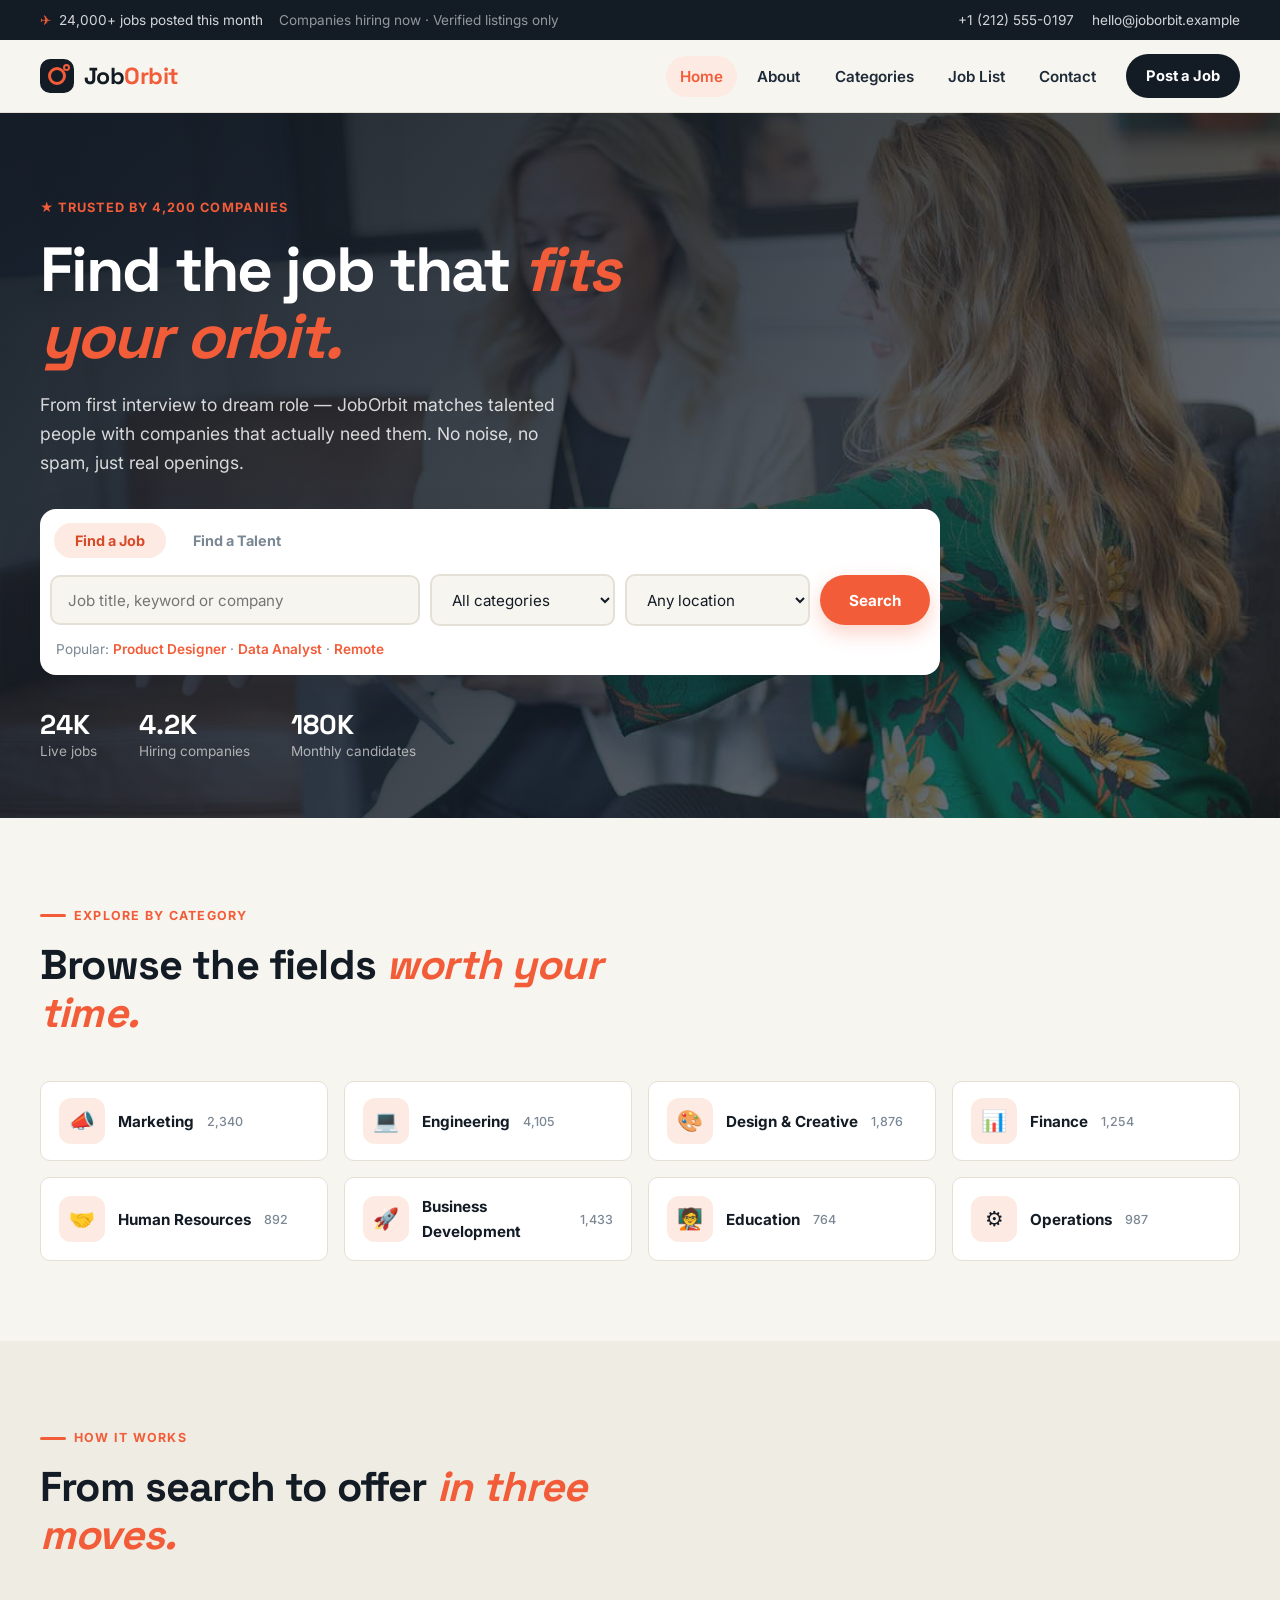
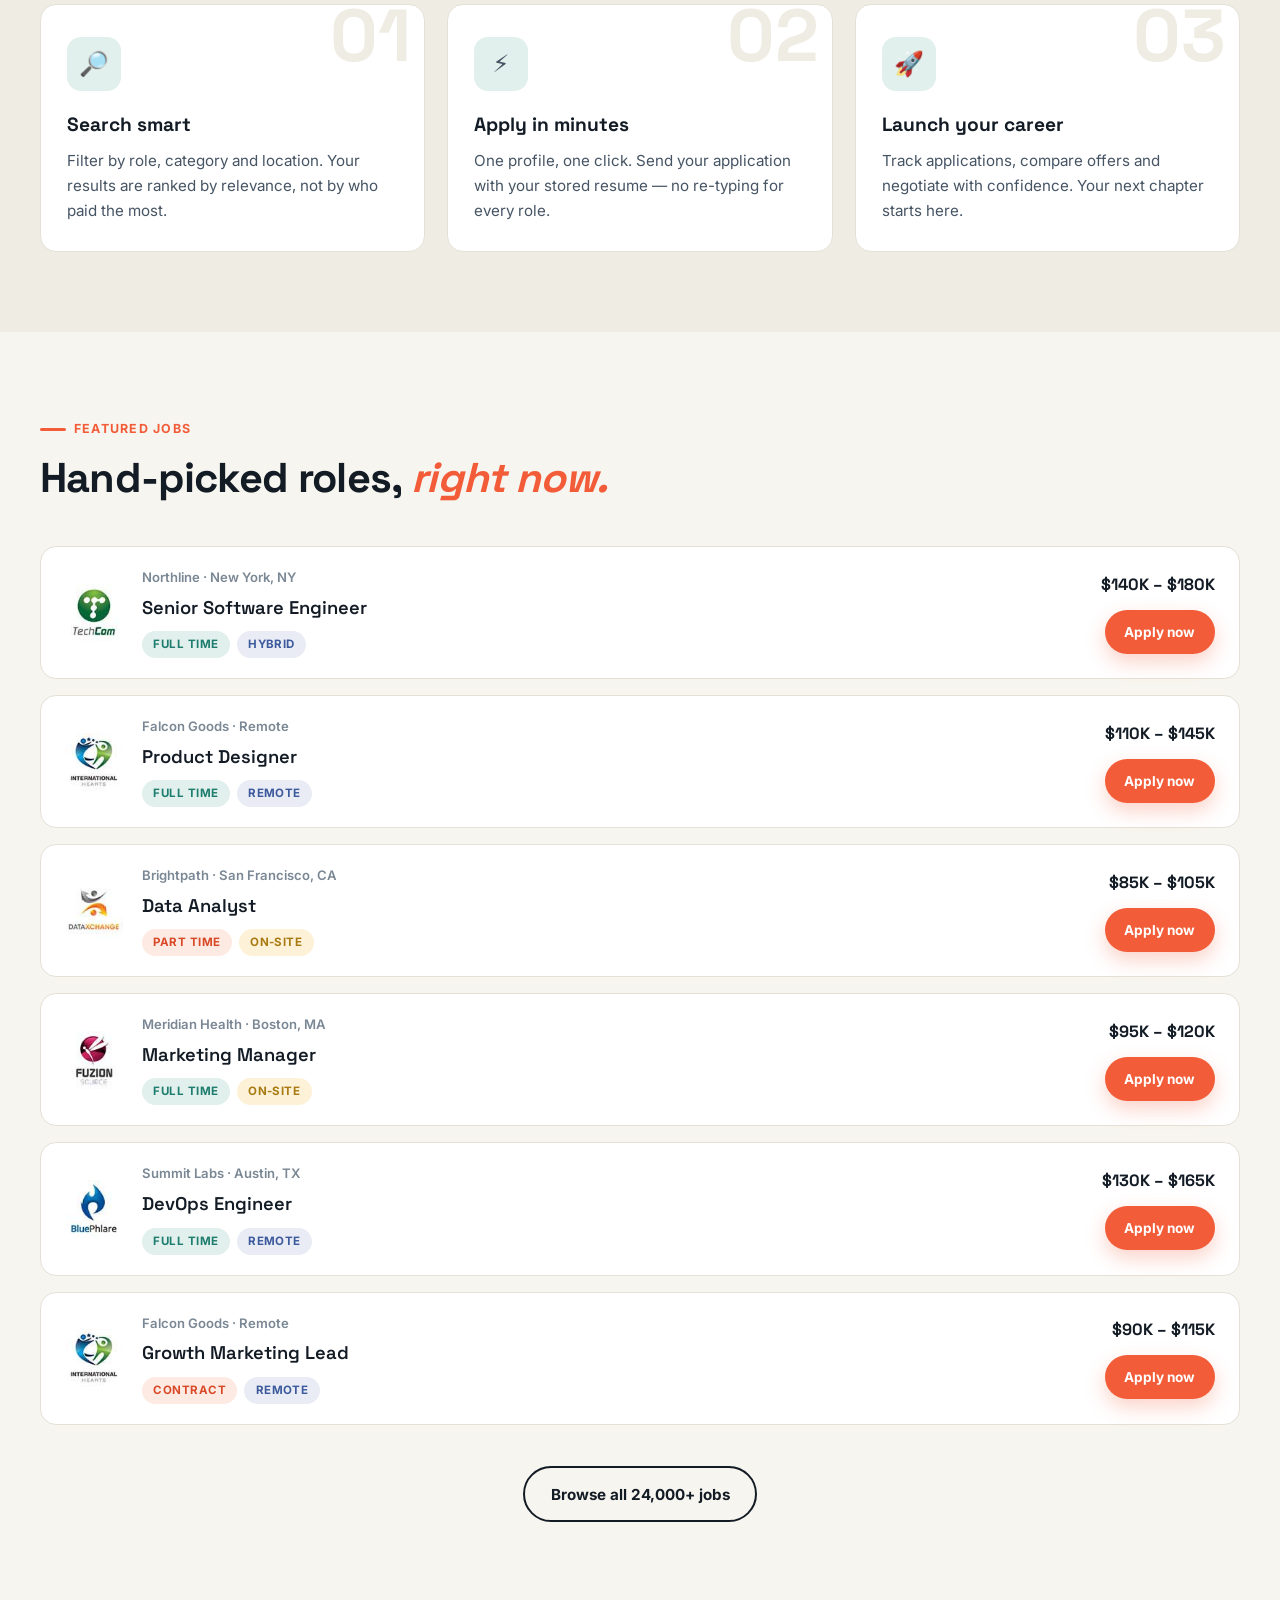
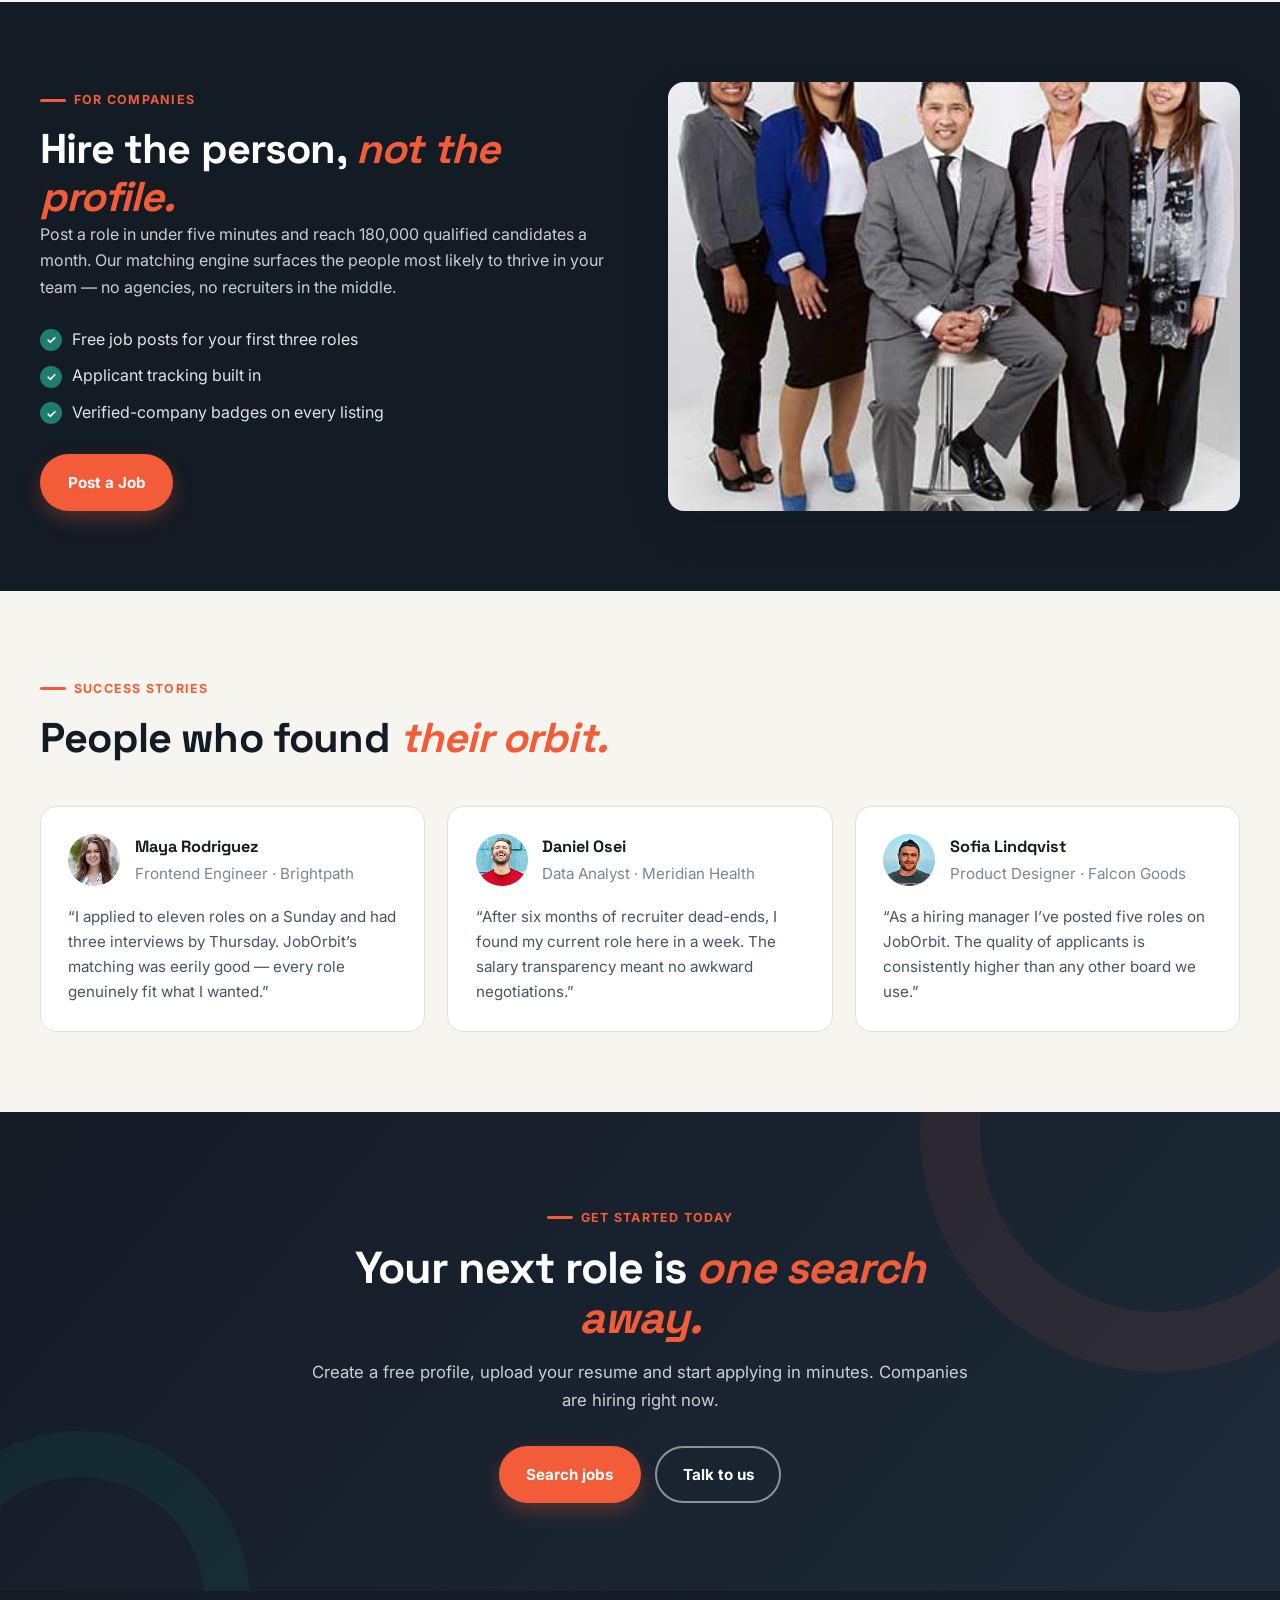
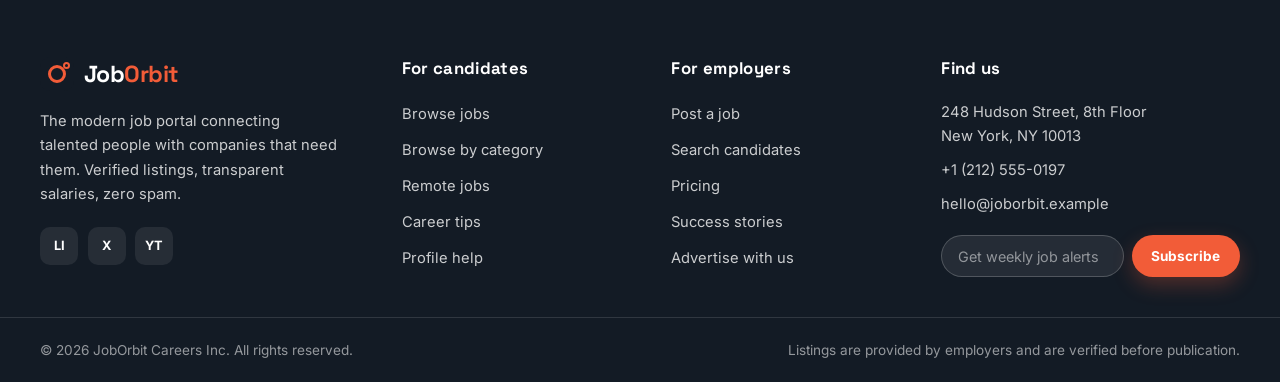
==== commit ef2a023d: "v1.0.0" ====
--- a/index.html
+++ b/index.html
@@ -3,535 +3,396 @@
 <head>
   <meta charset="UTF-8">
   <meta name="viewport" content="width=device-width, initial-scale=1.0">
-  <meta name="description" content="JOBENTRY — Connect. Apply. Succeed. Find your dream job or the perfect candidate on the leading job portal.">
-  <title>JOBENTRY — Connect. Apply. Succeed.</title>
+  <title>JobOrbit — Find Your Next Career Move</title>
+  <meta name="description" content="JobOrbit is a modern job portal connecting talented people with companies that need them — search jobs by category and location, or post a role in minutes.">
+  <link rel="icon" href="data:image/svg+xml,%3Csvg xmlns='http://www.w3.org/2000/svg' viewBox='0 0 64 64'%3E%3Crect width='64' height='64' rx='16' fill='%23131b25'/%3E%3Ccircle cx='32' cy='32' r='14' fill='none' stroke='%23f25c38' stroke-width='5'/%3E%3Cellipse cx='44' cy='20' rx='6' ry='3.2' fill='none' stroke='%23f25c38' stroke-width='3.5' transform='rotate(-30 44 20)'/%3E%3C/svg%3E">
+  <link rel="preconnect" href="https://fonts.googleapis.com">
+  <link rel="preconnect" href="https://fonts.gstatic.com" crossorigin>
+  <link href="https://fonts.googleapis.com/css2?family=Space+Grotesk:wght@400;500;600;700&family=Inter:wght@400;500;600;700;800&display=swap" rel="stylesheet">
   <link rel="stylesheet" href="assets/css/style.css">
 </head>
 <body>
-
-  <!-- ===== Header ===== -->
-  <header class="header" id="top">
-    <div class="container">
-      <a href="index.html" class="logo">
-        <div class="logo-icon">J</div>
-        JOB<span>ENTRY</span>
+  <a class="skip-link" href="#main">Skip to content</a>
+
+  <div class="topbar">
+    <div class="container topbar-inner">
+      <p class="topbar-item"><span class="topbar-icon">✈</span> 24,000+ jobs posted this month</p>
+      <p class="topbar-item topbar-mid">Companies hiring now · Verified listings only</p>
+      <p class="topbar-item topbar-end">
+        <a href="tel:+12125550197">+1 (212) 555-0197</a>
+        <a href="mailto:hello@joborbit.example">hello@joborbit.example</a>
+      </p>
+    </div>
+  </div>
+
+  <header class="site-header" id="top">
+    <div class="container nav-wrap">
+      <a href="index.html" class="brand">
+        <span class="brand-mark" aria-hidden="true"></span>
+        <span class="brand-text">Job<span>Orbit</span></span>
       </a>
-
-      <nav class="nav" aria-label="Main navigation">
-        <a href="index.html" class="nav-link active">Home</a>
-        <a href="jobs.html" class="nav-link">Find Jobs</a>
+      <button class="nav-toggle" aria-label="Toggle menu" aria-expanded="false" aria-controls="site-nav">&#9776;</button>
+      <nav class="nav-links" id="site-nav" aria-label="Primary">
+        <a href="index.html" class="nav-link">Home</a>
         <a href="about.html" class="nav-link">About</a>
+        <a href="category.html" class="nav-link">Categories</a>
+        <a href="job-list.html" class="nav-link">Job List</a>
         <a href="contact.html" class="nav-link">Contact</a>
+        <a href="job-list.html" class="nav-cta">Post a Job</a>
       </nav>
-
-      <div class="header-actions">
-        <a href="jobs.html" class="btn btn--primary">Get Started</a>
-        <button class="burger" aria-label="Toggle menu">
-          <span></span>
-          <span></span>
-          <span></span>
-        </button>
-      </div>
     </div>
   </header>
 
-  <!-- ===== Mobile Nav ===== -->
-  <div class="mobile-nav">
-    <div class="mobile-nav-inner">
-      <a href="index.html" class="nav-link active">Home</a>
-      <a href="jobs.html" class="nav-link">Find Jobs</a>
-      <a href="about.html" class="nav-link">About</a>
-      <a href="contact.html" class="nav-link">Contact</a>
-      <div class="mobile-nav-actions">
-        <a href="jobs.html" class="btn btn--primary btn--full">Get Started</a>
+  <main id="main">
+    <section class="hero">
+      <div class="hero-bg" aria-hidden="true">
+        <img src="assets/img/img-hero-1.jpg" alt="" class="active">
+        <img src="assets/img/img-hero-2.jpg" alt="">
+      </div>
+      <div class="hero-shade" aria-hidden="true"></div>
+      <div class="container hero-inner">
+        <div class="hero-copy">
+          <p class="hero-eyebrow">★ Trusted by 4,200 companies</p>
+          <h1>Find the job that <em>fits your orbit.</em></h1>
+          <p class="hero-sub">From first interview to dream role — JobOrbit matches talented people with companies that actually need them. No noise, no spam, just real openings.</p>
+        </div>
+        <div class="search-card">
+          <div class="search-tabs" role="tablist">
+            <button class="tab-btn active" data-tab="job" role="tab" aria-selected="true">Find a Job</button>
+            <button class="tab-btn" data-tab="talent" role="tab" aria-selected="false">Find a Talent</button>
+          </div>
+          <form class="search-form" data-form novalidate>
+            <div class="search-field">
+              <label for="s-keyword" class="sr-only">Job title or keyword</label>
+              <input id="s-keyword" type="text" name="keyword" placeholder="Job title, keyword or company" required>
+            </div>
+            <div class="search-field">
+              <label for="s-cat" class="sr-only">Category</label>
+              <select id="s-cat" name="category">
+                <option value="">All categories</option>
+                <option>Marketing</option>
+                <option>Engineering</option>
+                <option>Design</option>
+                <option>Finance</option>
+                <option>Sales</option>
+              </select>
+            </div>
+            <div class="search-field">
+              <label for="s-loc" class="sr-only">Location</label>
+              <select id="s-loc" name="location">
+                <option value="">Any location</option>
+                <option>New York</option>
+                <option>San Francisco</option>
+                <option>London</option>
+                <option>Remote</option>
+              </select>
+            </div>
+            <button type="submit" class="btn btn-primary search-btn">Search</button>
+            <p class="form-msg form-ok">Searching — we will match you shortly.</p>
+            <p class="form-msg form-err">Please enter a keyword to search.</p>
+          </form>
+          <p class="search-note">Popular: <a href="job-list.html">Product Designer</a> · <a href="job-list.html">Data Analyst</a> · <a href="job-list.html">Remote</a></p>
+        </div>
+        <div class="hero-stats">
+          <div class="hero-stat">
+            <span class="hero-stat-num">24K</span>
+            <span class="hero-stat-label">Live jobs</span>
+          </div>
+          <div class="hero-stat">
+            <span class="hero-stat-num">4.2K</span>
+            <span class="hero-stat-label">Hiring companies</span>
+          </div>
+          <div class="hero-stat">
+            <span class="hero-stat-num">180K</span>
+            <span class="hero-stat-label">Monthly candidates</span>
+          </div>
+        </div>
+      </div>
+    </section>
+
+    <section class="section">
+      <div class="container">
+        <div class="section-head reveal">
+          <p class="eyebrow">Explore by category</p>
+          <h2 class="section-title">Browse the fields <em>worth your time.</em></h2>
+        </div>
+        <div class="cat-ribbon reveal" role="list">
+          <a href="job-list.html" class="cat-chip"><span class="cat-ico">📣</span>Marketing<small>2,340</small></a>
+          <a href="job-list.html" class="cat-chip"><span class="cat-ico">💻</span>Engineering<small>4,105</small></a>
+          <a href="job-list.html" class="cat-chip"><span class="cat-ico">🎨</span>Design &amp; Creative<small>1,876</small></a>
+          <a href="job-list.html" class="cat-chip"><span class="cat-ico">📊</span>Finance<small>1,254</small></a>
+          <a href="job-list.html" class="cat-chip"><span class="cat-ico">🤝</span>Human Resources<small>892</small></a>
+          <a href="job-list.html" class="cat-chip"><span class="cat-ico">🚀</span>Business Development<small>1,433</small></a>
+          <a href="job-list.html" class="cat-chip"><span class="cat-ico">🧑‍🏫</span>Education<small>764</small></a>
+          <a href="job-list.html" class="cat-chip"><span class="cat-ico">⚙️</span>Operations<small>987</small></a>
+        </div>
+      </div>
+    </section>
+
+    <section class="section section-mist">
+      <div class="container">
+        <div class="section-head reveal">
+          <p class="eyebrow">How it works</p>
+          <h2 class="section-title">From search to offer <em>in three moves.</em></h2>
+        </div>
+        <div class="step-grid">
+          <div class="step-card reveal">
+            <span class="step-num">01</span>
+            <span class="step-ico" aria-hidden="true">🔎</span>
+            <h3>Search smart</h3>
+            <p>Filter by role, category and location. Your results are ranked by relevance, not by who paid the most.</p>
+          </div>
+          <div class="step-card reveal">
+            <span class="step-num">02</span>
+            <span class="step-ico" aria-hidden="true">⚡</span>
+            <h3>Apply in minutes</h3>
+            <p>One profile, one click. Send your application with your stored resume — no re-typing for every role.</p>
+          </div>
+          <div class="step-card reveal">
+            <span class="step-num">03</span>
+            <span class="step-ico" aria-hidden="true">🚀</span>
+            <h3>Launch your career</h3>
+            <p>Track applications, compare offers and negotiate with confidence. Your next chapter starts here.</p>
+          </div>
+        </div>
+      </div>
+    </section>
+
+    <section class="section">
+      <div class="container">
+        <div class="section-head reveal">
+          <p class="eyebrow">Featured jobs</p>
+          <h2 class="section-title">Hand-picked roles, <em>right now.</em></h2>
+        </div>
+        <div class="job-grid">
+          <article class="job-card reveal">
+            <img src="assets/img/img-logo-1.jpg" alt="Northline logo" class="job-logo">
+            <div class="job-body">
+              <p class="job-meta">Northline · New York, NY</p>
+              <h3 class="job-title">Senior Software Engineer</h3>
+              <div class="job-tags">
+                <span class="job-tag tag-full">Full Time</span>
+                <span class="job-tag tag-remote">Hybrid</span>
+              </div>
+            </div>
+            <div class="job-side">
+              <span class="job-salary">$140K – $180K</span>
+              <a href="job-list.html" class="btn btn-primary btn-sm">Apply now</a>
+            </div>
+          </article>
+          <article class="job-card reveal">
+            <img src="assets/img/img-logo-2.jpg" alt="Falcon Goods logo" class="job-logo">
+            <div class="job-body">
+              <p class="job-meta">Falcon Goods · Remote</p>
+              <h3 class="job-title">Product Designer</h3>
+              <div class="job-tags">
+                <span class="job-tag tag-full">Full Time</span>
+                <span class="job-tag tag-remote">Remote</span>
+              </div>
+            </div>
+            <div class="job-side">
+              <span class="job-salary">$110K – $145K</span>
+              <a href="job-list.html" class="btn btn-primary btn-sm">Apply now</a>
+            </div>
+          </article>
+          <article class="job-card reveal">
+            <img src="assets/img/img-logo-3.jpg" alt="Brightpath logo" class="job-logo">
+            <div class="job-body">
+              <p class="job-meta">Brightpath · San Francisco, CA</p>
+              <h3 class="job-title">Data Analyst</h3>
+              <div class="job-tags">
+                <span class="job-tag tag-part">Part Time</span>
+                <span class="job-tag tag-on">On-site</span>
+              </div>
+            </div>
+            <div class="job-side">
+              <span class="job-salary">$85K – $105K</span>
+              <a href="job-list.html" class="btn btn-primary btn-sm">Apply now</a>
+            </div>
+          </article>
+          <article class="job-card reveal">
+            <img src="assets/img/img-logo-4.jpg" alt="Meridian Health logo" class="job-logo">
+            <div class="job-body">
+              <p class="job-meta">Meridian Health · Boston, MA</p>
+              <h3 class="job-title">Marketing Manager</h3>
+              <div class="job-tags">
+                <span class="job-tag tag-full">Full Time</span>
+                <span class="job-tag tag-on">On-site</span>
+              </div>
+            </div>
+            <div class="job-side">
+              <span class="job-salary">$95K – $120K</span>
+              <a href="job-list.html" class="btn btn-primary btn-sm">Apply now</a>
+            </div>
+          </article>
+          <article class="job-card reveal">
+            <img src="assets/img/img-logo-5.jpg" alt="Summit Labs logo" class="job-logo">
+            <div class="job-body">
+              <p class="job-meta">Summit Labs · Austin, TX</p>
+              <h3 class="job-title">DevOps Engineer</h3>
+              <div class="job-tags">
+                <span class="job-tag tag-full">Full Time</span>
+                <span class="job-tag tag-remote">Remote</span>
+              </div>
+            </div>
+            <div class="job-side">
+              <span class="job-salary">$130K – $165K</span>
+              <a href="job-list.html" class="btn btn-primary btn-sm">Apply now</a>
+            </div>
+          </article>
+          <article class="job-card reveal">
+            <img src="assets/img/img-logo-2.jpg" alt="Falcon Goods logo" class="job-logo">
+            <div class="job-body">
+              <p class="job-meta">Falcon Goods · Remote</p>
+              <h3 class="job-title">Growth Marketing Lead</h3>
+              <div class="job-tags">
+                <span class="job-tag tag-part">Contract</span>
+                <span class="job-tag tag-remote">Remote</span>
+              </div>
+            </div>
+            <div class="job-side">
+              <span class="job-salary">$90K – $115K</span>
+              <a href="job-list.html" class="btn btn-primary btn-sm">Apply now</a>
+            </div>
+          </article>
+        </div>
+        <p class="section-cta reveal"><a href="job-list.html" class="btn btn-ghost-ink">Browse all 24,000+ jobs</a></p>
+      </div>
+    </section>
+
+    <section class="section section-ink">
+      <div class="container">
+        <div class="split">
+          <div class="split-copy reveal">
+            <p class="eyebrow eyebrow-light">For companies</p>
+            <h2 class="section-title title-light">Hire the person, <em>not the profile.</em></h2>
+            <p class="split-lead">Post a role in under five minutes and reach 180,000 qualified candidates a month. Our matching engine surfaces the people most likely to thrive in your team — no agencies, no recruiters in the middle.</p>
+            <ul class="check-list">
+              <li class="check-item">Free job posts for your first three roles</li>
+              <li class="check-item">Applicant tracking built in</li>
+              <li class="check-item">Verified-company badges on every listing</li>
+            </ul>
+            <a href="job-list.html" class="btn btn-primary">Post a Job</a>
+          </div>
+          <div class="split-media reveal">
+            <img src="assets/img/img-about-1.jpg" alt="Team working together in a bright office" loading="lazy">
+          </div>
+        </div>
+      </div>
+    </section>
+
+    <section class="section">
+      <div class="container">
+        <div class="section-head reveal">
+          <p class="eyebrow">Success stories</p>
+          <h2 class="section-title">People who found <em>their orbit.</em></h2>
+        </div>
+        <div class="tst-grid">
+          <article class="tst-card reveal">
+            <div class="tst-head">
+              <img src="assets/img/img-avatar-1.jpg" alt="Portrait of Maya Rodriguez" class="tst-avatar">
+              <div>
+                <h3>Maya Rodriguez</h3>
+                <p class="tst-role">Frontend Engineer · Brightpath</p>
+              </div>
+            </div>
+            <p>“I applied to eleven roles on a Sunday and had three interviews by Thursday. JobOrbit’s matching was eerily good — every role genuinely fit what I wanted.”</p>
+          </article>
+          <article class="tst-card reveal">
+            <div class="tst-head">
+              <img src="assets/img/img-avatar-2.jpg" alt="Portrait of Daniel Osei" class="tst-avatar">
+              <div>
+                <h3>Daniel Osei</h3>
+                <p class="tst-role">Data Analyst · Meridian Health</p>
+              </div>
+            </div>
+            <p>“After six months of recruiter dead-ends, I found my current role here in a week. The salary transparency meant no awkward negotiations.”</p>
+          </article>
+          <article class="tst-card reveal">
+            <div class="tst-head">
+              <img src="assets/img/img-avatar-3.jpg" alt="Portrait of Sofia Lindqvist" class="tst-avatar">
+              <div>
+                <h3>Sofia Lindqvist</h3>
+                <p class="tst-role">Product Designer · Falcon Goods</p>
+              </div>
+            </div>
+            <p>“As a hiring manager I’ve posted five roles on JobOrbit. The quality of applicants is consistently higher than any other board we use.”</p>
+          </article>
+        </div>
+      </div>
+    </section>
+
+    <section class="cta-section">
+      <div class="container cta-inner reveal">
+        <p class="eyebrow eyebrow-light">Get started today</p>
+        <h2 class="cta-title">Your next role is <em>one search away.</em></h2>
+        <p class="cta-sub">Create a free profile, upload your resume and start applying in minutes. Companies are hiring right now.</p>
+        <div class="cta-actions">
+          <a href="job-list.html" class="btn btn-primary">Search jobs</a>
+          <a href="contact.html" class="btn btn-ghost-light">Talk to us</a>
+        </div>
+      </div>
+    </section>
+  </main>
+  <footer class="site-footer">
+    <div class="container footer-grid">
+      <div class="footer-col">
+        <a href="index.html" class="brand footer-brand">
+          <span class="brand-mark" aria-hidden="true"></span>
+          <span class="brand-text">Job<span>Orbit</span></span>
+        </a>
+        <p>The modern job portal connecting talented people with companies that need them. Verified listings, transparent salaries, zero spam.</p>
+        <div class="footer-social">
+          <a href="https://linkedin.com" target="_blank" rel="noopener" aria-label="LinkedIn">LI</a>
+          <a href="https://twitter.com" target="_blank" rel="noopener" aria-label="Twitter">X</a>
+          <a href="https://youtube.com" target="_blank" rel="noopener" aria-label="YouTube">YT</a>
+        </div>
+      </div>
+      <div class="footer-col">
+        <h3>For candidates</h3>
+        <ul class="footer-links">
+          <li><a href="job-list.html">Browse jobs</a></li>
+          <li><a href="category.html">Browse by category</a></li>
+          <li><a href="job-list.html">Remote jobs</a></li>
+          <li><a href="about.html">Career tips</a></li>
+          <li><a href="contact.html">Profile help</a></li>
+        </ul>
+      </div>
+      <div class="footer-col">
+        <h3>For employers</h3>
+        <ul class="footer-links">
+          <li><a href="job-list.html">Post a job</a></li>
+          <li><a href="job-list.html">Search candidates</a></li>
+          <li><a href="about.html">Pricing</a></li>
+          <li><a href="about.html">Success stories</a></li>
+          <li><a href="contact.html">Advertise with us</a></li>
+        </ul>
+      </div>
+      <div class="footer-col">
+        <h3>Find us</h3>
+        <ul class="footer-links footer-contact">
+          <li>248 Hudson Street, 8th Floor<br>New York, NY 10013</li>
+          <li><a href="tel:+12125550197">+1 (212) 555-0197</a></li>
+          <li><a href="mailto:hello@joborbit.example">hello@joborbit.example</a></li>
+        </ul>
+        <form class="newsletter" data-form novalidate>
+          <label for="nl-email" class="sr-only">Email for job alerts</label>
+          <input id="nl-email" type="email" name="email" placeholder="Get weekly job alerts" required>
+          <button type="submit" class="btn btn-primary btn-sm">Subscribe</button>
+          <p class="form-msg form-ok">You are subscribed — first digest this Friday.</p>
+          <p class="form-msg form-err">Please enter a valid email address.</p>
+        </form>
       </div>
     </div>
-  </div>
-
-  <!-- ===== Hero ===== -->
-  <section class="hero">
-    <div class="container">
-      <div class="hero-content reveal">
-        <div class="hero-badge">
-          <span class="badge-dot"></span>
-          Over 10,000 jobs available right now
-        </div>
-        <h1>
-          <span class="highlight-blue">Connect.</span>
-          <span class="highlight-green">Apply.</span>
-          Succeed.
-        </h1>
-        <p class="hero-description">
-          Discover thousands of job opportunities from top companies.
-          Your next career move starts here — search, apply, and land your dream role.
-        </p>
-        <div class="hero-buttons">
-          <a href="jobs.html" class="btn btn--primary btn--lg">Browse All Jobs</a>
-          <a href="about.html" class="btn btn--outline btn--lg">Learn More</a>
-        </div>
-      </div>
-
-      <!-- Hero Search Form -->
-      <div class="hero-search reveal">
-        <form class="hero-search-form" action="jobs.html" method="get">
-          <div class="search-field">
-            <label for="hero-keyword">Job Keyword</label>
-            <div class="input-wrap">
-              <svg class="input-icon" width="18" height="18" viewBox="0 0 24 24" fill="none" stroke="currentColor" stroke-width="2" stroke-linecap="round" stroke-linejoin="round"><circle cx="11" cy="11" r="8"/><path d="m21 21-4.3-4.3"/></svg>
-              <input type="text" id="hero-keyword" name="q" placeholder="Job title, keyword, or company">
-            </div>
-          </div>
-          <div class="search-field">
-            <label for="hero-location">Location</label>
-            <div class="input-wrap">
-              <svg class="input-icon" width="18" height="18" viewBox="0 0 24 24" fill="none" stroke="currentColor" stroke-width="2" stroke-linecap="round" stroke-linejoin="round"><path d="M20 10c0 6-8 12-8 12s-8-6-8-12a8 8 0 0 1 16 0Z"/><circle cx="12" cy="10" r="3"/></svg>
-              <input type="text" id="hero-location" name="location" placeholder="City, state, or remote">
-            </div>
-          </div>
-          <div class="search-field">
-            <label for="hero-category">Category</label>
-            <div class="input-wrap">
-              <svg class="input-icon" width="18" height="18" viewBox="0 0 24 24" fill="none" stroke="currentColor" stroke-width="2" stroke-linecap="round" stroke-linejoin="round"><rect width="7" height="7" x="3" y="3" rx="1"/><rect width="7" height="7" x="14" y="3" rx="1"/><rect width="7" height="7" x="14" y="14" rx="1"/><rect width="7" height="7" x="3" y="14" rx="1"/></svg>
-              <select id="hero-category" name="category">
-                <option value="">All Categories</option>
-                <option value="tech">Technology</option>
-                <option value="design">Design</option>
-                <option value="marketing">Marketing</option>
-                <option value="finance">Finance</option>
-                <option value="healthcare">Healthcare</option>
-              </select>
-            </div>
-          </div>
-          <button type="submit" class="btn btn--primary btn--lg">
-            <svg width="18" height="18" viewBox="0 0 24 24" fill="none" stroke="currentColor" stroke-width="2.5" stroke-linecap="round" stroke-linejoin="round"><circle cx="11" cy="11" r="8"/><path d="m21 21-4.3-4.3"/></svg>
-            Search Jobs
-          </button>
-        </form>
-      </div>
-
-      <!-- Hero Stats -->
-      <div class="hero-stats reveal">
-        <div class="hero-stat">
-          <div class="stat-number" data-count="12500" data-suffix="+">0</div>
-          <div class="stat-label">Active Jobs</div>
-        </div>
-        <div class="hero-stat">
-          <div class="stat-number" data-count="8500" data-suffix="+">0</div>
-          <div class="stat-label">Companies</div>
-        </div>
-        <div class="hero-stat">
-          <div class="stat-number" data-count="45000" data-suffix="+">0</div>
-          <div class="stat-label">Successful Hires</div>
-        </div>
-        <div class="hero-stat">
-          <div class="stat-number" data-count="98" data-suffix="%">0</div>
-          <div class="stat-label">Satisfaction Rate</div>
-        </div>
-      </div>
-    </div>
-  </section>
-
-  <!-- ===== Trusted By ===== -->
-  <section class="section--sm">
-    <div class="container">
-      <div class="trusted-logos">
-        <img src="assets/img/com-logo-1.jpg" alt="Company 1">
-        <img src="assets/img/com-logo-2.jpg" alt="Company 2">
-        <img src="assets/img/com-logo-3.jpg" alt="Company 3">
-        <img src="assets/img/com-logo-4.jpg" alt="Company 4">
-        <img src="assets/img/com-logo-5.jpg" alt="Company 5">
-      </div>
-    </div>
-  </section>
-
-  <!-- ===== Featured Jobs ===== -->
-  <section class="section section--light" id="featured-jobs">
-    <div class="container">
-      <div class="section-header reveal">
-        <span class="section-label">Featured Jobs</span>
-        <h2>Explore Top Opportunities</h2>
-        <p>Hand-picked positions from leading companies, updated daily.</p>
-      </div>
-
-      <div class="grid grid-3 stagger-children">
-        <!-- Job Card 1 -->
-        <div class="job-card">
-          <span class="featured-badge">Featured</span>
-          <div class="job-card-header">
-            <img src="assets/img/com-logo-1.jpg" alt="TechCorp" class="job-card-logo">
-            <div class="job-card-info">
-              <div class="job-card-company">TechCorp Inc.</div>
-              <h3 class="job-card-title">Senior Frontend Developer</h3>
-            </div>
-          </div>
-          <div class="job-card-tags">
-            <span class="job-tag job-tag--type">Full-Time</span>
-            <span class="job-tag job-tag--location">San Francisco, CA</span>
-            <span class="job-tag job-tag--remote">Remote OK</span>
-          </div>
-          <div class="job-card-footer">
-            <div class="job-card-salary">$120k - $160k <span>/ year</span></div>
-            <button class="job-card-bookmark" aria-label="Bookmark job">
-              <svg width="18" height="18" viewBox="0 0 24 24" fill="none" stroke="currentColor" stroke-width="2" stroke-linecap="round" stroke-linejoin="round"><path d="m19 21-7-4-7 4V5a2 2 0 0 1 2-2h10a2 2 0 0 1 2 2z"/></svg>
-            </button>
-          </div>
-        </div>
-
-        <!-- Job Card 2 -->
-        <div class="job-card">
-          <span class="featured-badge">Featured</span>
-          <div class="job-card-header">
-            <img src="assets/img/com-logo-2.jpg" alt="DesignHub" class="job-card-logo">
-            <div class="job-card-info">
-              <div class="job-card-company">DesignHub Studio</div>
-              <h3 class="job-card-title">Product Designer</h3>
-            </div>
-          </div>
-          <div class="job-card-tags">
-            <span class="job-tag job-tag--type">Full-Time</span>
-            <span class="job-tag job-tag--location">New York, NY</span>
-          </div>
-          <div class="job-card-footer">
-            <div class="job-card-salary">$90k - $130k <span>/ year</span></div>
-            <button class="job-card-bookmark" aria-label="Bookmark job">
-              <svg width="18" height="18" viewBox="0 0 24 24" fill="none" stroke="currentColor" stroke-width="2" stroke-linecap="round" stroke-linejoin="round"><path d="m19 21-7-4-7 4V5a2 2 0 0 1 2-2h10a2 2 0 0 1 2 2z"/></svg>
-            </button>
-          </div>
-        </div>
-
-        <!-- Job Card 3 -->
-        <div class="job-card">
-          <div class="job-card-header">
-            <img src="assets/img/com-logo-3.jpg" alt="DataFlow" class="job-card-logo">
-            <div class="job-card-info">
-              <div class="job-card-company">DataFlow Analytics</div>
-              <h3 class="job-card-title">Data Scientist</h3>
-            </div>
-          </div>
-          <div class="job-card-tags">
-            <span class="job-tag job-tag--type">Full-Time</span>
-            <span class="job-tag job-tag--location">Austin, TX</span>
-            <span class="job-tag job-tag--remote">Remote OK</span>
-          </div>
-          <div class="job-card-footer">
-            <div class="job-card-salary">$110k - $150k <span>/ year</span></div>
-            <button class="job-card-bookmark" aria-label="Bookmark job">
-              <svg width="18" height="18" viewBox="0 0 24 24" fill="none" stroke="currentColor" stroke-width="2" stroke-linecap="round" stroke-linejoin="round"><path d="m19 21-7-4-7 4V5a2 2 0 0 1 2-2h10a2 2 0 0 1 2 2z"/></svg>
-            </button>
-          </div>
-        </div>
-
-        <!-- Job Card 4 -->
-        <div class="job-card">
-          <div class="job-card-header">
-            <img src="assets/img/com-logo-4.jpg" alt="CloudNine" class="job-card-logo">
-            <div class="job-card-info">
-              <div class="job-card-company">CloudNine Solutions</div>
-              <h3 class="job-card-title">DevOps Engineer</h3>
-            </div>
-          </div>
-          <div class="job-card-tags">
-            <span class="job-tag job-tag--type">Full-Time</span>
-            <span class="job-tag job-tag--location">Seattle, WA</span>
-          </div>
-          <div class="job-card-footer">
-            <div class="job-card-salary">$105k - $145k <span>/ year</span></div>
-            <button class="job-card-bookmark" aria-label="Bookmark job">
-              <svg width="18" height="18" viewBox="0 0 24 24" fill="none" stroke="currentColor" stroke-width="2" stroke-linecap="round" stroke-linejoin="round"><path d="m19 21-7-4-7 4V5a2 2 0 0 1 2-2h10a2 2 0 0 1 2 2z"/></svg>
-            </button>
-          </div>
-        </div>
-
-        <!-- Job Card 5 -->
-        <div class="job-card">
-          <span class="featured-badge">Featured</span>
-          <div class="job-card-header">
-            <img src="assets/img/com-logo-5.jpg" alt="GreenLeaf" class="job-card-logo">
-            <div class="job-card-info">
-              <div class="job-card-company">GreenLeaf Media</div>
-              <h3 class="job-card-title">Marketing Manager</h3>
-            </div>
-          </div>
-          <div class="job-card-tags">
-            <span class="job-tag job-tag--type">Full-Time</span>
-            <span class="job-tag job-tag--location">Chicago, IL</span>
-            <span class="job-tag job-tag--remote">Hybrid</span>
-          </div>
-          <div class="job-card-footer">
-            <div class="job-card-salary">$75k - $100k <span>/ year</span></div>
-            <button class="job-card-bookmark" aria-label="Bookmark job">
-              <svg width="18" height="18" viewBox="0 0 24 24" fill="none" stroke="currentColor" stroke-width="2" stroke-linecap="round" stroke-linejoin="round"><path d="m19 21-7-4-7 4V5a2 2 0 0 1 2-2h10a2 2 0 0 1 2 2z"/></svg>
-            </button>
-          </div>
-        </div>
-
-        <!-- Job Card 6 -->
-        <div class="job-card">
-          <div class="job-card-header">
-            <img src="assets/img/com-logo-1.jpg" alt="TechCorp" class="job-card-logo">
-            <div class="job-card-info">
-              <div class="job-card-company">TechCorp Inc.</div>
-              <h3 class="job-card-title">Backend Developer (Node.js)</h3>
-            </div>
-          </div>
-          <div class="job-card-tags">
-            <span class="job-tag job-tag--type">Full-Time</span>
-            <span class="job-tag job-tag--location">Remote</span>
-          </div>
-          <div class="job-card-footer">
-            <div class="job-card-salary">$100k - $140k <span>/ year</span></div>
-            <button class="job-card-bookmark" aria-label="Bookmark job">
-              <svg width="18" height="18" viewBox="0 0 24 24" fill="none" stroke="currentColor" stroke-width="2" stroke-linecap="round" stroke-linejoin="round"><path d="m19 21-7-4-7 4V5a2 2 0 0 1 2-2h10a2 2 0 0 1 2 2z"/></svg>
-            </button>
-          </div>
-        </div>
-      </div>
-
-      <div class="text-center" style="margin-top: var(--space-10);">
-        <a href="jobs.html" class="btn btn--outline">View All Jobs &rarr;</a>
-      </div>
-    </div>
-  </section>
-
-  <!-- ===== How It Works ===== -->
-  <section class="section" id="how-it-works">
-    <div class="container">
-      <div class="section-header reveal">
-        <span class="section-label">How It Works</span>
-        <h2>Three Steps to Your New Career</h2>
-        <p>A simple, streamlined process that connects talent with opportunity.</p>
-      </div>
-
-      <div class="steps-grid stagger-children">
-        <div class="step-card">
-          <div class="step-number">1</div>
-          <h3>Create Your Profile</h3>
-          <p>Build a compelling profile that showcases your skills, experience, and career goals in minutes.</p>
-        </div>
-        <div class="step-card">
-          <div class="step-number">2</div>
-          <h3>Discover & Apply</h3>
-          <p>Browse curated job listings, filter by what matters to you, and apply with a single click.</p>
-        </div>
-        <div class="step-card">
-          <div class="step-number">3</div>
-          <h3>Land Your Dream Job</h3>
-          <p>Connect with employers, ace your interviews, and start the next exciting chapter of your career.</p>
-        </div>
-      </div>
-    </div>
-  </section>
-
-  <!-- ===== Job Categories ===== -->
-  <section class="section section--light" id="categories">
-    <div class="container">
-      <div class="section-header reveal">
-        <span class="section-label">Browse Categories</span>
-        <h2>Explore by Industry</h2>
-        <p>Find roles across the sectors that excite you most.</p>
-      </div>
-
-      <div class="grid grid-4 stagger-children">
-        <a href="jobs.html" class="category-card">
-          <div class="category-icon">
-            <svg width="28" height="28" viewBox="0 0 24 24" fill="none" stroke="currentColor" stroke-width="2" stroke-linecap="round" stroke-linejoin="round"><polyline points="16 18 22 12 16 6"/><polyline points="8 6 2 12 8 18"/></svg>
-          </div>
-          <h4>Technology</h4>
-          <span class="category-count">3,200+ jobs</span>
-        </a>
-        <a href="jobs.html" class="category-card">
-          <div class="category-icon">
-            <svg width="28" height="28" viewBox="0 0 24 24" fill="none" stroke="currentColor" stroke-width="2" stroke-linecap="round" stroke-linejoin="round"><path d="M12 20h9"/><path d="M16.5 3.5a2.1 2.1 0 0 1 3 3L7 19l-4 1 1-4Z"/></svg>
-          </div>
-          <h4>Design</h4>
-          <span class="category-count">1,800+ jobs</span>
-        </a>
-        <a href="jobs.html" class="category-card">
-          <div class="category-icon">
-            <svg width="28" height="28" viewBox="0 0 24 24" fill="none" stroke="currentColor" stroke-width="2" stroke-linecap="round" stroke-linejoin="round"><path d="M22 12h-4l-3 9L9 3l-3 9H2"/></svg>
-          </div>
-          <h4>Marketing</h4>
-          <span class="category-count">2,400+ jobs</span>
-        </a>
-        <a href="jobs.html" class="category-card">
-          <div class="category-icon">
-            <svg width="28" height="28" viewBox="0 0 24 24" fill="none" stroke="currentColor" stroke-width="2" stroke-linecap="round" stroke-linejoin="round"><rect width="20" height="14" x="2" y="5" rx="2"/><line x1="2" x2="22" y1="10" y2="10"/></svg>
-          </div>
-          <h4>Finance</h4>
-          <span class="category-count">1,500+ jobs</span>
-        </a>
-      </div>
-    </div>
-  </section>
-
-  <!-- ===== Stats ===== -->
-  <section class="section section--dark" id="stats">
-    <div class="container">
-      <div class="stats-grid stagger-children">
-        <div class="stat-card" style="background: var(--gray-800); border-color: var(--gray-700);">
-          <div class="stat-card-icon stat-card-icon--blue">
-            <svg width="24" height="24" viewBox="0 0 24 24" fill="none" stroke="currentColor" stroke-width="2" stroke-linecap="round" stroke-linejoin="round"><rect width="20" height="14" x="2" y="7" rx="2" ry="2"/><path d="M16 21V5a2 2 0 0 0-2-2h-4a2 2 0 0 0-2 2v16"/></svg>
-          </div>
-          <div class="stat-value" data-count="12500" data-suffix="+">0</div>
-          <div class="stat-text">Active Job Listings</div>
-        </div>
-        <div class="stat-card" style="background: var(--gray-800); border-color: var(--gray-700);">
-          <div class="stat-card-icon stat-card-icon--green">
-            <svg width="24" height="24" viewBox="0 0 24 24" fill="none" stroke="currentColor" stroke-width="2" stroke-linecap="round" stroke-linejoin="round"><path d="M16 21v-2a4 4 0 0 0-4-4H6a4 4 0 0 0-4 4v2"/><circle cx="9" cy="7" r="4"/><path d="M22 21v-2a4 4 0 0 0-3-3.87"/><path d="M16 3.13a4 4 0 0 1 0 7.75"/></svg>
-          </div>
-          <div class="stat-value" data-count="8500" data-suffix="+">0</div>
-          <div class="stat-text">Partner Companies</div>
-        </div>
-        <div class="stat-card" style="background: var(--gray-800); border-color: var(--gray-700);">
-          <div class="stat-card-icon stat-card-icon--blue">
-            <svg width="24" height="24" viewBox="0 0 24 24" fill="none" stroke="currentColor" stroke-width="2" stroke-linecap="round" stroke-linejoin="round"><path d="M22 11.08V12a10 10 0 1 1-5.93-9.14"/><polyline points="22 4 12 14.01 9 11.01"/></svg>
-          </div>
-          <div class="stat-value" data-count="45000" data-suffix="+">0</div>
-          <div class="stat-text">Successful Placements</div>
-        </div>
-        <div class="stat-card" style="background: var(--gray-800); border-color: var(--gray-700);">
-          <div class="stat-card-icon stat-card-icon--green">
-            <svg width="24" height="24" viewBox="0 0 24 24" fill="none" stroke="currentColor" stroke-width="2" stroke-linecap="round" stroke-linejoin="round"><circle cx="12" cy="12" r="10"/><path d="M8 14s1.5 2 4 2 4-2 4-2"/><line x1="9" x2="9.01" y1="9" y2="9"/><line x1="15" x2="15.01" y1="9" y2="9"/></svg>
-          </div>
-          <div class="stat-value" data-count="98" data-suffix="%">0</div>
-          <div class="stat-text">Client Satisfaction</div>
-        </div>
-      </div>
-    </div>
-  </section>
-
-  <!-- ===== Testimonials ===== -->
-  <section class="section" id="testimonials">
-    <div class="container">
-      <div class="section-header reveal">
-        <span class="section-label">Testimonials</span>
-        <h2>What Our Users Say</h2>
-        <p>Real stories from professionals who found their perfect match.</p>
-      </div>
-
-      <div class="grid grid-3 stagger-children">
-        <div class="testimonial-card">
-          <div class="testimonial-stars">&#9733;&#9733;&#9733;&#9733;&#9733;</div>
-          <blockquote>
-            &ldquo;JOBENTRY made my job search incredibly efficient. I found my current role within two weeks and the whole process was seamless. Highly recommend!&rdquo;
-          </blockquote>
-          <div class="testimonial-author">
-            <img src="assets/img/testimonial-1.jpg" alt="Sarah Mitchell">
-            <div class="testimonial-author-info">
-              <h5>Sarah Mitchell</h5>
-              <span>UX Designer at TechCorp</span>
-            </div>
-          </div>
-        </div>
-
-        <div class="testimonial-card">
-          <div class="testimonial-stars">&#9733;&#9733;&#9733;&#9733;&#9733;</div>
-          <blockquote>
-            &ldquo;As a hiring manager, JOBENTRY helped us find exceptional talent quickly. The quality of candidates and the platform&rsquo;s ease of use are outstanding.&rdquo;
-          </blockquote>
-          <div class="testimonial-author">
-            <img src="assets/img/testimonial-2.jpg" alt="James Rodriguez">
-            <div class="testimonial-author-info">
-              <h5>James Rodriguez</h5>
-              <span>VP of Engineering at DataFlow</span>
-            </div>
-          </div>
-        </div>
-
-        <div class="testimonial-card">
-          <div class="testimonial-stars">&#9733;&#9733;&#9733;&#9733;&#9733;</div>
-          <blockquote>
-            &ldquo;The personalized job recommendations were spot-on. JOBENTRY truly understands what professionals are looking for. Landed my dream role!&rdquo;
-          </blockquote>
-          <div class="testimonial-author">
-            <img src="assets/img/testimonial-3.jpg" alt="Emily Chen">
-            <div class="testimonial-author-info">
-              <h5>Emily Chen</h5>
-              <span>Product Manager at CloudNine</span>
-            </div>
-          </div>
-        </div>
-      </div>
-    </div>
-  </section>
-
-  <!-- ===== CTA Section ===== -->
-  <section class="section">
-    <div class="container">
-      <div class="cta-section reveal">
-        <h2>Ready to Take the Next Step?</h2>
-        <p>Join thousands of professionals who have found their ideal career through JOBENTRY.</p>
-        <div class="cta-buttons">
-          <a href="jobs.html" class="btn btn--lg" style="background: var(--brand-white); color: var(--brand-blue);">Find a Job</a>
-          <a href="contact.html" class="btn btn--outline-white btn--lg">Post a Job</a>
-        </div>
-      </div>
-    </div>
-  </section>
-
-  <!-- ===== Footer ===== -->
-  <footer class="footer">
-    <div class="container">
-      <div class="footer-grid">
-        <div class="footer-brand">
-          <a href="index.html" class="logo">
-            <div class="logo-icon">J</div>
-            JOB<span>ENTRY</span>
-          </a>
-          <p>Connecting talent with opportunity. JOBENTRY is the premier job portal for professionals and companies seeking the perfect match.</p>
-          <div class="footer-social">
-            <a href="#" aria-label="Twitter">&#120143;</a>
-            <a href="#" aria-label="LinkedIn">in</a>
-            <a href="#" aria-label="Facebook">f</a>
-            <a href="#" aria-label="Instagram">&#9737;</a>
-          </div>
-        </div>
-
-        <div class="footer-col">
-          <h4>For Job Seekers</h4>
-          <ul>
-            <li><a href="jobs.html">Browse Jobs</a></li>
-            <li><a href="#">Career Advice</a></li>
-            <li><a href="#">Resume Builder</a></li>
-            <li><a href="#">Salary Calculator</a></li>
-          </ul>
-        </div>
-
-        <div class="footer-col">
-          <h4>For Employers</h4>
-          <ul>
-            <li><a href="contact.html">Post a Job</a></li>
-            <li><a href="#">Talent Search</a></li>
-            <li><a href="#">Pricing</a></li>
-            <li><a href="#">Resources</a></li>
-          </ul>
-        </div>
-
-        <div class="footer-col">
-          <h4>Company</h4>
-          <ul>
-            <li><a href="about.html">About Us</a></li>
-            <li><a href="contact.html">Contact</a></li>
-            <li><a href="#">Careers</a></li>
-            <li><a href="#">Blog</a></li>
-          </ul>
-        </div>
-      </div>
-
-      <div class="footer-bottom">
-        <span>&copy; <span data-year></span> JOBENTRY. All rights reserved.</span>
-        <div class="footer-bottom-links">
-          <a href="#">Privacy Policy</a>
-          <a href="#">Terms of Service</a>
-          <a href="#">Cookie Policy</a>
-        </div>
+    <div class="footer-bottom">
+      <div class="container">
+        <p>© <span data-year>2026</span> JobOrbit Careers Inc. All rights reserved.</p>
+        <p>Listings are provided by employers and are verified before publication.</p>
       </div>
     </div>
   </footer>
 
-  <!-- Back to Top -->
   <button class="back-to-top" aria-label="Back to top">&#8593;</button>
-
   <script src="assets/js/main.js"></script>
 </body>
 </html>
--- a/assets/css/style.css
+++ b/assets/css/style.css
@@ -1,2109 +1,586 @@
-/* ============================================================
-   JOBENTRY — Job Portal & Recruitment
-   Design System + Component Styles
-   ============================================================ */
-
-/* -----------------------------------------------------------
-   Google Fonts
-   ----------------------------------------------------------- */
-@import url('https://fonts.googleapis.com/css2?family=Plus+Jakarta+Sans:ital,wght@0,300;0,400;0,500;0,600;0,700;0,800;1,400;1,500&family=Inter:wght@300;400;500;600;700&display=swap');
-
-/* -----------------------------------------------------------
-   Custom Properties
-   ----------------------------------------------------------- */
+/* ==========================================================================
+   JobOrbit — Job Portal Template
+   Design system: warm paper + deep ink + persimmon + teal
+   Display: Space Grotesk · Body: Inter
+   ========================================================================== */
+
+/* ---------- Tokens ---------- */
 :root {
-  /* Brand */
-  --brand-blue: #2563EB;
-  --brand-blue-dark: #1D4ED8;
-  --brand-blue-light: #DBEAFE;
-  --brand-green: #16A34A;
-  --brand-green-dark: #15803D;
-  --brand-green-light: #DCFCE7;
-  --brand-dark: #111827;
-  --brand-dark-soft: #1F2937;
-  --brand-dark-muted: #374151;
-  --brand-white: #FFFFFF;
-
-  /* Neutrals */
-  --gray-50: #F9FAFB;
-  --gray-100: #F3F4F6;
-  --gray-200: #E5E7EB;
-  --gray-300: #D1D5DB;
-  --gray-400: #9CA3AF;
-  --gray-500: #6B7280;
-  --gray-600: #4B5563;
-  --gray-700: #374151;
-  --gray-800: #1F2937;
-  --gray-900: #111827;
-
-  /* Semantic */
-  --success: #16A34A;
-  --error: #DC2626;
-  --warning: #F59E0B;
-  --info: #2563EB;
-
-  /* Typography */
-  --font-heading: 'Plus Jakarta Sans', sans-serif;
-  --font-body: 'Inter', sans-serif;
-
-  /* Font Sizes */
-  --text-xs: 0.75rem;
-  --text-sm: 0.875rem;
-  --text-base: 1rem;
-  --text-lg: 1.125rem;
-  --text-xl: 1.25rem;
-  --text-2xl: 1.5rem;
-  --text-3xl: 1.875rem;
-  --text-4xl: 2.25rem;
-  --text-5xl: 3rem;
-  --text-6xl: 3.75rem;
-
-  /* Spacing */
-  --space-1: 0.25rem;
-  --space-2: 0.5rem;
-  --space-3: 0.75rem;
-  --space-4: 1rem;
-  --space-5: 1.25rem;
-  --space-6: 1.5rem;
-  --space-8: 2rem;
-  --space-10: 2.5rem;
-  --space-12: 3rem;
-  --space-16: 4rem;
-  --space-20: 5rem;
-  --space-24: 6rem;
-
-  /* Border Radius */
-  --radius-sm: 0.375rem;
-  --radius-md: 0.5rem;
-  --radius-lg: 0.75rem;
-  --radius-xl: 1rem;
-  --radius-2xl: 1.5rem;
-  --radius-full: 9999px;
-
-  /* Shadows */
-  --shadow-sm: 0 1px 2px rgba(0, 0, 0, 0.05);
-  --shadow-md: 0 4px 6px -1px rgba(0, 0, 0, 0.07), 0 2px 4px -2px rgba(0, 0, 0, 0.05);
-  --shadow-lg: 0 10px 15px -3px rgba(0, 0, 0, 0.08), 0 4px 6px -4px rgba(0, 0, 0, 0.04);
-  --shadow-xl: 0 20px 25px -5px rgba(0, 0, 0, 0.08), 0 8px 10px -6px rgba(0, 0, 0, 0.04);
-  --shadow-2xl: 0 25px 50px -12px rgba(0, 0, 0, 0.15);
-
-  /* Transitions */
-  --transition-fast: 150ms ease;
-  --transition-base: 250ms ease;
-  --transition-slow: 400ms ease;
-  --transition-spring: 400ms cubic-bezier(0.34, 1.56, 0.64, 1);
-
-  /* Z-index */
-  --z-nav: 1000;
-  --z-modal: 1100;
-  --z-toast: 1200;
-
-  /* Container */
-  --container-max: 1200px;
-  --container-padding: 1.5rem;
-}
-
-/* -----------------------------------------------------------
-   Reset & Base
-   ----------------------------------------------------------- */
-*,
-*::before,
-*::after {
-  box-sizing: border-box;
-  margin: 0;
-  padding: 0;
-}
-
-html {
-  scroll-behavior: smooth;
-  -webkit-text-size-adjust: 100%;
-}
-
+  --clr-ink: #131b25;          /* deep slate ink — dark surfaces & headings */
+  --clr-ink-soft: #1e2a38;
+  --clr-body: #465464;         /* body text */
+  --clr-muted: #7a8794;        /* secondary text */
+  --clr-paper: #f7f5ef;        /* warm page ground */
+  --clr-card: #ffffff;
+  --clr-mist: #efece3;         /* soft warm section */
+  --clr-line: #e4e0d6;         /* warm hairline */
+  --clr-flame: #f25c38;        /* primary accent — persimmon */
+  --clr-flame-dark: #d84a27;
+  --clr-flame-soft: #fdeae3;
+  --clr-teal: #1e7d6e;         /* secondary accent */
+  --clr-teal-soft: #e1f0ec;
+  --clr-amber: #f5a623;
+  --clr-err: #c0392b;
+  --clr-ok: #1e7d6e;
+  --ff-display: 'Space Grotesk', 'Inter', sans-serif;
+  --ff-body: 'Inter', system-ui, sans-serif;
+  --container: 1200px;
+  --radius: 16px;
+  --radius-sm: 10px;
+  --shadow-card: 0 10px 30px rgba(19, 27, 37, 0.07);
+  --shadow-lift: 0 18px 44px rgba(19, 27, 37, 0.12);
+  --ease: cubic-bezier(0.22, 0.61, 0.36, 1);
+}
+
+/* ---------- Reset ---------- */
+*, *::before, *::after { box-sizing: border-box; margin: 0; padding: 0; }
+html { scroll-behavior: smooth; }
 body {
-  font-family: var(--font-body);
-  font-size: var(--text-base);
-  line-height: 1.7;
-  color: var(--gray-700);
-  background-color: var(--brand-white);
+  font-family: var(--ff-body);
+  color: var(--clr-body);
+  background: var(--clr-paper);
+  line-height: 1.65;
   -webkit-font-smoothing: antialiased;
-  -moz-osx-font-smoothing: grayscale;
   overflow-x: hidden;
 }
-
-img {
-  max-width: 100%;
-  height: auto;
-  display: block;
-}
-
-a {
-  text-decoration: none;
-  color: inherit;
-  transition: color var(--transition-fast);
-}
-
-ul, ol {
-  list-style: none;
-}
-
-button, input, select, textarea {
-  font-family: inherit;
-  font-size: inherit;
-  border: none;
-  outline: none;
-  background: none;
-}
-
-button {
-  cursor: pointer;
-}
-
-h1, h2, h3, h4, h5, h6 {
-  font-family: var(--font-heading);
-  font-weight: 700;
-  line-height: 1.2;
-  color: var(--brand-dark);
-}
-
-h1 { font-size: var(--text-5xl); }
-h2 { font-size: var(--text-4xl); }
-h3 { font-size: var(--text-2xl); }
-h4 { font-size: var(--text-xl); }
-h5 { font-size: var(--text-lg); }
-
-p {
-  margin-bottom: var(--space-4);
-}
-
-p:last-child {
-  margin-bottom: 0;
-}
-
-/* -----------------------------------------------------------
-   Layout Utilities
-   ----------------------------------------------------------- */
+img { max-width: 100%; display: block; }
+a { color: inherit; text-decoration: none; }
+ul { list-style: none; }
+button { font-family: inherit; cursor: pointer; }
+input, select, textarea { font-family: inherit; font-size: 1rem; }
+
+.sr-only {
+  position: absolute; width: 1px; height: 1px;
+  padding: 0; margin: -1px; overflow: hidden;
+  clip: rect(0 0 0 0); white-space: nowrap; border: 0;
+}
+.skip-link {
+  position: absolute; left: -9999px; top: 0; z-index: 200;
+  background: var(--clr-flame); color: #fff; padding: 0.75rem 1.25rem;
+  border-radius: 0 0 10px 0; font-weight: 700;
+}
+.skip-link:focus { left: 0; }
+
 .container {
-  width: 100%;
-  max-width: var(--container-max);
-  margin: 0 auto;
-  padding: 0 var(--container-padding);
-}
-
-.section {
-  padding: var(--space-24) 0;
-}
-
-.section--sm {
-  padding: var(--space-16) 0;
-}
-
-.section--lg {
-  padding: var(--space-32, 8rem) 0;
-}
-
-.section--dark {
-  background-color: var(--brand-dark);
-  color: var(--gray-300);
-}
-
-.section--dark h2,
-.section--dark h3,
-.section--dark h4 {
-  color: var(--brand-white);
-}
-
-.section--light {
-  background-color: var(--gray-50);
-}
-
-.section--blue {
-  background-color: var(--brand-blue);
-  color: var(--brand-white);
-}
-
-.section--blue h2,
-.section--blue h3 {
-  color: var(--brand-white);
-}
-
-.section--blue p {
-  color: rgba(255, 255, 255, 0.85);
-}
-
-.flex {
-  display: flex;
-}
-
-.flex-center {
-  display: flex;
-  align-items: center;
-  justify-content: center;
-}
-
-.flex-between {
-  display: flex;
-  align-items: center;
-  justify-content: space-between;
-}
-
-.flex-col {
-  flex-direction: column;
-}
-
-.gap-1 { gap: var(--space-1); }
-.gap-2 { gap: var(--space-2); }
-.gap-3 { gap: var(--space-3); }
-.gap-4 { gap: var(--space-4); }
-.gap-6 { gap: var(--space-6); }
-.gap-8 { gap: var(--space-8); }
-
-.grid {
-  display: grid;
-}
-
-.grid-2 {
-  grid-template-columns: repeat(2, 1fr);
-}
-
-.grid-3 {
-  grid-template-columns: repeat(3, 1fr);
-}
-
-.grid-4 {
-  grid-template-columns: repeat(4, 1fr);
-}
-
-.text-center { text-align: center; }
-.text-left { text-align: left; }
-.text-right { text-align: right; }
-
-/* -----------------------------------------------------------
-   Section Header
-   ----------------------------------------------------------- */
-.section-header {
-  text-align: center;
-  max-width: 640px;
-  margin: 0 auto var(--space-16);
-}
-
-.section-header .section-label {
-  display: inline-flex;
-  align-items: center;
-  gap: var(--space-2);
-  font-family: var(--font-heading);
-  font-size: var(--text-sm);
-  font-weight: 600;
-  text-transform: uppercase;
-  letter-spacing: 0.08em;
-  color: var(--brand-blue);
-  margin-bottom: var(--space-4);
-  padding: var(--space-2) var(--space-4);
-  background: var(--brand-blue-light);
-  border-radius: var(--radius-full);
-}
-
-.section--dark .section-header .section-label {
-  background: rgba(37, 99, 235, 0.2);
-  color: #93C5FD;
-}
-
-.section--blue .section-header .section-label {
-  background: rgba(255, 255, 255, 0.2);
-  color: var(--brand-white);
-}
-
-.section-header h2 {
-  margin-bottom: var(--space-4);
-}
-
-.section-header p {
-  color: var(--gray-500);
-  font-size: var(--text-lg);
-}
-
-.section--dark .section-header p {
-  color: var(--gray-400);
-}
-
-/* -----------------------------------------------------------
-   Buttons
-   ----------------------------------------------------------- */
+  width: min(100% - 2.5rem, var(--container));
+  margin-inline: auto;
+}
+
+/* ---------- Buttons ---------- */
 .btn {
-  display: inline-flex;
-  align-items: center;
-  justify-content: center;
-  gap: var(--space-2);
-  padding: 0.75rem 1.75rem;
-  font-family: var(--font-heading);
-  font-size: var(--text-sm);
-  font-weight: 600;
-  border-radius: var(--radius-lg);
-  transition: all var(--transition-base);
+  display: inline-flex; align-items: center; justify-content: center;
+  gap: 0.5rem; font-weight: 700; font-size: 0.95rem;
+  padding: 0.85rem 1.6rem; border-radius: 999px;
+  border: 2px solid transparent; transition: all 0.25s var(--ease);
   white-space: nowrap;
-  line-height: 1;
-}
-
-.btn--primary {
-  background-color: var(--brand-blue);
-  color: var(--brand-white);
-  box-shadow: 0 4px 14px rgba(37, 99, 235, 0.35);
-}
-
-.btn--primary:hover {
-  background-color: var(--brand-blue-dark);
-  box-shadow: 0 6px 20px rgba(37, 99, 235, 0.45);
-  transform: translateY(-1px);
-}
-
-.btn--secondary {
-  background-color: var(--brand-green);
-  color: var(--brand-white);
-  box-shadow: 0 4px 14px rgba(22, 163, 74, 0.35);
-}
-
-.btn--secondary:hover {
-  background-color: var(--brand-green-dark);
-  box-shadow: 0 6px 20px rgba(22, 163, 74, 0.45);
-  transform: translateY(-1px);
-}
-
-.btn--outline {
-  border: 2px solid var(--brand-blue);
-  color: var(--brand-blue);
-  background: transparent;
-}
-
-.btn--outline:hover {
-  background-color: var(--brand-blue);
-  color: var(--brand-white);
-}
-
-.btn--outline-white {
-  border: 2px solid rgba(255, 255, 255, 0.4);
-  color: var(--brand-white);
-  background: transparent;
-}
-
-.btn--outline-white:hover {
-  background-color: var(--brand-white);
-  color: var(--brand-dark);
-  border-color: var(--brand-white);
-}
-
-.btn--ghost {
-  color: var(--gray-600);
-  background: transparent;
-}
-
-.btn--ghost:hover {
-  background-color: var(--gray-100);
-  color: var(--brand-dark);
-}
-
-.btn--lg {
-  padding: 1rem 2.25rem;
-  font-size: var(--text-base);
-  border-radius: var(--radius-xl);
-}
-
-.btn--sm {
-  padding: 0.5rem 1.25rem;
-  font-size: var(--text-xs);
-}
-
-.btn--icon {
-  width: 44px;
-  height: 44px;
-  padding: 0;
-  border-radius: var(--radius-md);
-}
-
-.btn--full {
-  width: 100%;
-}
-
-/* -----------------------------------------------------------
-   Header / Navigation
-   ----------------------------------------------------------- */
-.header {
-  position: fixed;
-  top: 0;
-  left: 0;
-  right: 0;
-  z-index: var(--z-nav);
-  background: rgba(255, 255, 255, 0.95);
-  backdrop-filter: blur(12px);
-  -webkit-backdrop-filter: blur(12px);
-  border-bottom: 1px solid transparent;
-  transition: all var(--transition-base);
-  padding: 0.75rem 0;
-}
-
-.header.scrolled {
-  border-bottom-color: var(--gray-200);
-  box-shadow: var(--shadow-sm);
-}
-
-.header .container {
-  display: flex;
-  align-items: center;
-  justify-content: space-between;
-}
-
-/* Logo */
-.logo {
-  display: flex;
-  align-items: center;
-  gap: var(--space-3);
-  font-family: var(--font-heading);
-  font-weight: 800;
-  font-size: var(--text-xl);
-  color: var(--brand-dark);
-}
-
-.logo-icon {
-  display: flex;
-  align-items: center;
-  justify-content: center;
-  width: 40px;
-  height: 40px;
-  background: linear-gradient(135deg, var(--brand-blue), var(--brand-green));
-  border-radius: var(--radius-lg);
-  color: var(--brand-white);
-  font-size: var(--text-lg);
-  font-weight: 800;
-  line-height: 1;
-}
-
-.logo span {
-  color: var(--brand-blue);
-}
-
-/* Nav */
-.nav {
-  display: flex;
-  align-items: center;
-  gap: var(--space-1);
-}
-
+}
+.btn-primary {
+  background: var(--clr-flame); color: #fff;
+  box-shadow: 0 8px 20px rgba(242, 92, 56, 0.28);
+}
+.btn-primary:hover { background: var(--clr-flame-dark); transform: translateY(-2px); box-shadow: 0 12px 26px rgba(242, 92, 56, 0.34); }
+.btn-ghost-ink {
+  background: transparent; color: var(--clr-ink);
+  border-color: var(--clr-ink);
+}
+.btn-ghost-ink:hover { background: var(--clr-ink); color: #fff; }
+.btn-ghost-light {
+  background: transparent; color: #fff; border-color: rgba(255,255,255,0.5);
+}
+.btn-ghost-light:hover { background: #fff; color: var(--clr-ink); border-color: #fff; }
+.btn-ghost-paper {
+  background: transparent; color: var(--clr-flame);
+  border-color: var(--clr-flame);
+}
+.btn-ghost-paper:hover { background: var(--clr-flame); color: #fff; }
+.btn-sm { padding: 0.55rem 1.1rem; font-size: 0.85rem; }
+
+/* ---------- Topbar ---------- */
+.topbar {
+  background: var(--clr-ink); color: rgba(255,255,255,0.82);
+  font-size: 0.85rem; padding: 0.55rem 0;
+}
+.topbar-inner { display: flex; align-items: center; gap: 1rem; flex-wrap: wrap; }
+.topbar-item { display: flex; align-items: center; gap: 0.45rem; }
+.topbar-icon { color: var(--clr-flame); font-weight: 700; }
+.topbar-mid { color: rgba(255,255,255,0.55); }
+.topbar-end { margin-left: auto; display: flex; gap: 1.1rem; }
+.topbar-end a { color: rgba(255,255,255,0.82); transition: color 0.2s; }
+.topbar-end a:hover { color: var(--clr-flame); }
+
+/* ---------- Header / Nav ---------- */
+.site-header {
+  position: sticky; top: 0; z-index: 100;
+  background: rgba(247, 245, 239, 0.92);
+  backdrop-filter: blur(10px);
+  border-bottom: 1px solid var(--clr-line);
+}
+.nav-wrap { display: flex; align-items: center; gap: 2rem; padding: 0.9rem 0; }
+.brand { display: inline-flex; align-items: center; gap: 0.6rem; font-family: var(--ff-display); }
+.brand-mark {
+  width: 34px; height: 34px; border-radius: 10px;
+  background: var(--clr-ink);
+  position: relative; flex-shrink: 0;
+}
+.brand-mark::before {
+  content: ''; position: absolute; inset: 8px;
+  border: 3px solid var(--clr-flame); border-radius: 50%;
+}
+.brand-mark::after {
+  content: ''; position: absolute; width: 7px; height: 7px;
+  border: 2.5px solid var(--clr-flame); border-radius: 50%;
+  top: 5px; right: 4px;
+}
+.brand-text {
+  font-size: 1.45rem; font-weight: 700; color: var(--clr-ink);
+  letter-spacing: -0.02em;
+}
+.brand-text span { color: var(--clr-flame); }
+.nav-toggle {
+  display: none; background: none; border: none; font-size: 1.7rem;
+  color: var(--clr-ink); margin-left: auto; line-height: 1;
+}
+.nav-links { display: flex; align-items: center; gap: 0.35rem; margin-left: auto; }
 .nav-link {
-  padding: 0.5rem 1rem;
-  font-family: var(--font-body);
-  font-size: var(--text-sm);
-  font-weight: 500;
-  color: var(--gray-600);
-  border-radius: var(--radius-md);
-  transition: all var(--transition-fast);
-}
-
-.nav-link:hover {
-  color: var(--brand-blue);
-  background-color: var(--brand-blue-light);
-}
-
-.nav-link.active {
-  color: var(--brand-blue);
-  background-color: var(--brand-blue-light);
-}
-
-/* Header Actions */
-.header-actions {
-  display: flex;
-  align-items: center;
-  gap: var(--space-3);
-}
-
-/* Burger */
-.burger {
-  display: none;
-  flex-direction: column;
-  gap: 5px;
-  width: 28px;
-  padding: 4px 0;
-  cursor: pointer;
-  background: none;
-  border: none;
-}
-
-.burger span {
-  display: block;
-  width: 100%;
-  height: 2.5px;
-  background: var(--brand-dark);
-  border-radius: 2px;
-  transition: all var(--transition-base);
-  transform-origin: center;
-}
-
-.burger.active span:nth-child(1) {
-  transform: rotate(45deg) translate(5px, 5px);
-}
-
-.burger.active span:nth-child(2) {
-  opacity: 0;
-}
-
-.burger.active span:nth-child(3) {
-  transform: rotate(-45deg) translate(6px, -6px);
-}
-
-/* Mobile Nav */
-.mobile-nav {
-  display: none;
-  position: fixed;
-  top: 0;
-  left: 0;
-  right: 0;
-  bottom: 0;
-  z-index: calc(var(--z-nav) - 1);
-  background: rgba(17, 24, 39, 0.5);
-  opacity: 0;
-  visibility: hidden;
-  transition: all var(--transition-base);
-}
-
-.mobile-nav.open {
-  opacity: 1;
-  visibility: visible;
-}
-
-.mobile-nav-inner {
-  position: absolute;
-  top: 0;
-  right: 0;
-  width: 300px;
-  height: 100%;
-  background: var(--brand-white);
-  padding: 5rem var(--space-6) var(--space-8);
-  transform: translateX(100%);
-  transition: transform var(--transition-slow);
-  box-shadow: var(--shadow-2xl);
-}
-
-.mobile-nav.open .mobile-nav-inner {
-  transform: translateX(0);
-}
-
-.mobile-nav .nav-link {
-  display: block;
-  padding: 0.75rem 1rem;
-  font-size: var(--text-base);
-  border-radius: var(--radius-md);
-}
-
-.mobile-nav .nav-link:hover {
-  background-color: var(--gray-100);
-}
-
-.mobile-nav .mobile-nav-actions {
-  margin-top: var(--space-6);
-  padding-top: var(--space-6);
-  border-top: 1px solid var(--gray-200);
-  display: flex;
-  flex-direction: column;
-  gap: var(--space-3);
-}
-
-/* -----------------------------------------------------------
-   Hero Section
-   ----------------------------------------------------------- */
-.hero {
-  position: relative;
-  padding: 8rem 0 var(--space-24);
-  background: linear-gradient(135deg, #EFF6FF 0%, #F0FDF4 50%, #EFF6FF 100%);
-  overflow: hidden;
-}
-
-.hero::before {
-  content: '';
-  position: absolute;
-  top: -50%;
-  right: -20%;
-  width: 80%;
-  height: 200%;
-  background: radial-gradient(ellipse, rgba(37, 99, 235, 0.06) 0%, transparent 60%);
-  pointer-events: none;
-}
-
-.hero::after {
-  content: '';
-  position: absolute;
-  bottom: -30%;
-  left: -15%;
-  width: 60%;
-  height: 150%;
-  background: radial-gradient(ellipse, rgba(22, 163, 74, 0.05) 0%, transparent 60%);
-  pointer-events: none;
-}
-
-.hero .container {
-  position: relative;
-  z-index: 1;
-}
-
-.hero-content {
-  max-width: 680px;
-  margin: 0 auto var(--space-12);
-  text-align: center;
-}
-
-.hero-badge {
-  display: inline-flex;
-  align-items: center;
-  gap: var(--space-2);
-  padding: var(--space-2) var(--space-4);
-  background: var(--brand-white);
-  border: 1px solid var(--gray-200);
-  border-radius: var(--radius-full);
-  font-size: var(--text-sm);
-  font-weight: 500;
-  color: var(--gray-600);
-  margin-bottom: var(--space-6);
-  box-shadow: var(--shadow-sm);
-}
-
-.hero-badge .badge-dot {
-  width: 8px;
-  height: 8px;
-  background: var(--brand-green);
-  border-radius: 50%;
-  animation: pulse-dot 2s infinite;
-}
-
-@keyframes pulse-dot {
-  0%, 100% { opacity: 1; }
-  50% { opacity: 0.5; }
-}
-
+  padding: 0.5rem 0.9rem; border-radius: 999px; font-weight: 600;
+  font-size: 0.95rem; color: var(--clr-ink-soft); transition: all 0.2s;
+}
+.nav-link:hover, .nav-link.active { color: var(--clr-flame); background: var(--clr-flame-soft); }
+.nav-cta {
+  margin-left: 0.6rem; padding: 0.6rem 1.25rem; border-radius: 999px;
+  background: var(--clr-ink); color: #fff; font-weight: 700; font-size: 0.92rem;
+  transition: background 0.2s;
+}
+.nav-cta:hover { background: var(--clr-flame); }
+
+/* ---------- Hero ---------- */
+.hero { position: relative; min-height: 620px; display: flex; align-items: center; padding: 5rem 0 3.5rem; }
+.hero-bg { position: absolute; inset: 0; z-index: 0; }
+.hero-bg img {
+  position: absolute; inset: 0; width: 100%; height: 100%;
+  object-fit: cover; opacity: 0; transition: opacity 1.4s ease-in-out;
+}
+.hero-bg img.active { opacity: 1; }
+.hero-shade {
+  position: absolute; inset: 0; z-index: 1;
+  background: linear-gradient(120deg, rgba(19,27,37,0.94) 0%, rgba(19,27,37,0.82) 45%, rgba(19,27,37,0.55) 100%);
+}
+.hero-inner { position: relative; z-index: 2; }
+.hero-copy { max-width: 620px; }
+.hero-eyebrow {
+  display: inline-flex; align-items: center; gap: 0.5rem;
+  color: var(--clr-flame); font-weight: 700; letter-spacing: 0.08em;
+  text-transform: uppercase; font-size: 0.8rem; margin-bottom: 1.1rem;
+}
 .hero h1 {
-  font-size: clamp(2.5rem, 5vw, 3.75rem);
-  font-weight: 800;
-  line-height: 1.1;
-  margin-bottom: var(--space-6);
-  color: var(--brand-dark);
-}
-
-.hero h1 .highlight-blue {
-  color: var(--brand-blue);
-}
-
-.hero h1 .highlight-green {
-  color: var(--brand-green);
-}
-
-.hero-description {
-  font-size: var(--text-lg);
-  color: var(--gray-500);
-  max-width: 540px;
-  margin: 0 auto var(--space-8);
-}
-
-.hero-buttons {
-  display: flex;
-  align-items: center;
-  justify-content: center;
-  gap: var(--space-4);
-  flex-wrap: wrap;
-}
-
-/* Hero Search Form */
-.hero-search {
-  background: var(--brand-white);
-  border-radius: var(--radius-2xl);
-  box-shadow: var(--shadow-xl);
-  padding: var(--space-6);
-  max-width: 900px;
-  margin: 0 auto;
-  border: 1px solid var(--gray-100);
-}
-
-.hero-search-form {
-  display: flex;
-  gap: var(--space-4);
-  align-items: end;
-}
-
-.search-field {
-  flex: 1;
-  display: flex;
-  flex-direction: column;
-  gap: var(--space-2);
-}
-
-.search-field label {
-  font-size: var(--text-xs);
-  font-weight: 600;
-  text-transform: uppercase;
-  letter-spacing: 0.05em;
-  color: var(--gray-500);
-}
-
-.search-field .input-wrap {
-  position: relative;
-  display: flex;
-  align-items: center;
-  gap: var(--space-3);
-  padding: 0.75rem 1rem;
-  background: var(--gray-50);
-  border: 1.5px solid var(--gray-200);
-  border-radius: var(--radius-lg);
-  transition: all var(--transition-fast);
-}
-
-.search-field .input-wrap:focus-within {
-  border-color: var(--brand-blue);
-  background: var(--brand-white);
-  box-shadow: 0 0 0 3px rgba(37, 99, 235, 0.1);
-}
-
-.search-field .input-icon {
-  color: var(--gray-400);
-  flex-shrink: 0;
-}
-
-.search-field input,
-.search-field select {
-  width: 100%;
-  background: transparent;
-  font-size: var(--text-sm);
-  color: var(--brand-dark);
-}
-
-.search-field input::placeholder {
-  color: var(--gray-400);
-}
-
-.search-field select {
-  appearance: none;
-  cursor: pointer;
-}
-
-.hero-search .btn {
-  flex-shrink: 0;
-  padding: 0.875rem 2rem;
-}
-
-/* Hero Stats Bar */
-.hero-stats {
-  display: flex;
-  align-items: center;
-  justify-content: center;
-  gap: var(--space-12);
-  margin-top: var(--space-12);
-  padding-top: var(--space-10);
-  border-top: 1px solid rgba(0, 0, 0, 0.06);
-}
-
-.hero-stat {
-  text-align: center;
-}
-
-.hero-stat .stat-number {
-  font-family: var(--font-heading);
-  font-size: var(--text-3xl);
-  font-weight: 800;
-  color: var(--brand-dark);
-  line-height: 1.2;
-}
-
-.hero-stat .stat-label {
-  font-size: var(--text-sm);
-  color: var(--gray-500);
-  margin-top: var(--space-1);
-}
-
-/* -----------------------------------------------------------
-   Featured Jobs
-   ----------------------------------------------------------- */
+  font-family: var(--ff-display); color: #fff;
+  font-size: clamp(2.4rem, 5.5vw, 3.9rem);
+  line-height: 1.08; font-weight: 700; letter-spacing: -0.03em;
+  margin-bottom: 1.2rem;
+}
+.hero h1 em { font-style: italic; color: var(--clr-flame); }
+.hero-sub { color: rgba(255,255,255,0.82); font-size: 1.1rem; max-width: 540px; margin-bottom: 2rem; }
+
+/* Search card */
+.search-card {
+  background: var(--clr-card); border-radius: var(--radius);
+  box-shadow: var(--shadow-lift); padding: 0.6rem; max-width: 900px;
+  margin-bottom: 2.2rem;
+}
+.search-tabs { display: flex; gap: 0.4rem; margin-bottom: 0.7rem; padding: 0.3rem; }
+.tab-btn {
+  border: none; background: none; padding: 0.55rem 1.3rem;
+  border-radius: 999px; font-weight: 700; font-size: 0.9rem;
+  color: var(--clr-muted); transition: all 0.2s;
+}
+.tab-btn.active { background: var(--clr-flame-soft); color: var(--clr-flame-dark); }
+.search-form {
+  display: grid; grid-template-columns: 2fr 1fr 1fr auto;
+  gap: 0.6rem; align-items: center;
+}
+.search-field { position: relative; }
+.search-field label { display: none; }
+.search-field input, .search-field select {
+  width: 100%; padding: 0.85rem 1rem; border: 2px solid var(--clr-line);
+  border-radius: var(--radius-sm); background: var(--clr-paper);
+  color: var(--clr-ink); font-size: 0.95rem; outline: none;
+  transition: border-color 0.2s;
+}
+.search-field input:focus, .search-field select:focus { border-color: var(--clr-flame); }
+.search-btn { padding: 0.85rem 1.7rem; }
+.search-note { margin-top: 0.75rem; font-size: 0.85rem; color: var(--clr-muted); padding: 0 0.4rem 0.3rem; }
+.search-note a { color: var(--clr-flame); font-weight: 600; }
+.search-note a:hover { text-decoration: underline; }
+
+/* Hero stats */
+.hero-stats { display: flex; gap: 2.6rem; }
+.hero-stat { display: flex; flex-direction: column; }
+.hero-stat-num {
+  font-family: var(--ff-display); font-weight: 700; font-size: 1.7rem;
+  color: #fff; line-height: 1.1;
+}
+.hero-stat-label { color: rgba(255,255,255,0.62); font-size: 0.85rem; }
+
+/* ---------- Sections ---------- */
+.section { padding: 5rem 0; }
+.section-mist { background: var(--clr-mist); }
+.section-ink { background: var(--clr-ink); }
+.section-head { max-width: 640px; margin-bottom: 2.8rem; }
+.section-head h2 { margin-bottom: 0; }
+.section-title {
+  font-family: var(--ff-display); font-weight: 700;
+  font-size: clamp(1.8rem, 3.6vw, 2.6rem);
+  color: var(--clr-ink); letter-spacing: -0.02em; line-height: 1.15;
+}
+.section-title em { font-style: italic; color: var(--clr-flame); }
+.title-light { color: #fff; }
+.eyebrow {
+  display: inline-flex; align-items: center; gap: 0.5rem;
+  color: var(--clr-flame); font-weight: 700; letter-spacing: 0.1em;
+  text-transform: uppercase; font-size: 0.78rem; margin-bottom: 0.9rem;
+}
+.eyebrow::before { content: ''; width: 26px; height: 3px; background: var(--clr-flame); border-radius: 2px; }
+.eyebrow-light { color: var(--clr-flame); }
+.section-cta { text-align: center; margin-top: 2.6rem; }
+.split-lead { color: rgba(255,255,255,0.78); margin-bottom: 1.6rem; }
+
+/* ---------- Category ribbon ---------- */
+.cat-ribbon { display: grid; grid-template-columns: repeat(4, 1fr); gap: 1rem; }
+.cat-chip {
+  display: flex; align-items: center; gap: 0.8rem;
+  background: var(--clr-card); border: 1px solid var(--clr-line);
+  border-radius: var(--radius-sm); padding: 1rem 1.15rem;
+  font-weight: 700; color: var(--clr-ink); font-size: 0.95rem;
+  transition: all 0.25s var(--ease);
+}
+.cat-chip small { display: block; font-weight: 500; color: var(--clr-muted); font-size: 0.78rem; margin-top: 0.1rem; }
+.cat-ico {
+  width: 46px; height: 46px; border-radius: 12px; flex-shrink: 0;
+  display: grid; place-items: center; font-size: 1.3rem;
+  background: var(--clr-flame-soft);
+}
+.cat-chip:hover { border-color: var(--clr-flame); transform: translateY(-3px); box-shadow: var(--shadow-card); }
+
+/* ---------- Steps ---------- */
+.step-grid { display: grid; grid-template-columns: repeat(3, 1fr); gap: 1.4rem; }
+.step-card {
+  position: relative; background: var(--clr-card); border: 1px solid var(--clr-line);
+  border-radius: var(--radius); padding: 2rem 1.6rem 1.7rem; overflow: hidden;
+  transition: transform 0.3s var(--ease), box-shadow 0.3s var(--ease);
+}
+.step-card:hover { transform: translateY(-5px); box-shadow: var(--shadow-card); }
+.step-num {
+  position: absolute; top: -0.4rem; right: 0.8rem;
+  font-family: var(--ff-display); font-weight: 700; font-size: 4.6rem;
+  color: var(--clr-mist); line-height: 1; z-index: 0;
+}
+.step-ico {
+  display: inline-grid; place-items: center; width: 54px; height: 54px;
+  border-radius: 14px; background: var(--clr-teal-soft); font-size: 1.5rem;
+  margin-bottom: 1.1rem; position: relative; z-index: 1;
+}
+.step-card h3 { font-family: var(--ff-display); color: var(--clr-ink); font-size: 1.2rem; margin-bottom: 0.5rem; position: relative; z-index: 1; }
+.step-card p { font-size: 0.95rem; position: relative; z-index: 1; }
+
+/* ---------- Job cards ---------- */
+.job-grid { display: grid; gap: 1rem; }
 .job-card {
-  background: var(--brand-white);
-  border: 1px solid var(--gray-200);
-  border-radius: var(--radius-xl);
-  padding: var(--space-6);
-  transition: all var(--transition-base);
-  position: relative;
-}
-
-.job-card:hover {
-  border-color: var(--brand-blue);
-  box-shadow: var(--shadow-lg);
-  transform: translateY(-2px);
-}
-
-.job-card-header {
-  display: flex;
-  align-items: start;
-  gap: var(--space-4);
-  margin-bottom: var(--space-4);
-}
-
-.job-card-logo {
-  width: 52px;
-  height: 52px;
-  border-radius: var(--radius-lg);
-  object-fit: cover;
-  border: 1px solid var(--gray-100);
-  flex-shrink: 0;
-}
-
-.job-card-info {
-  flex: 1;
-  min-width: 0;
-}
-
-.job-card-company {
-  font-size: var(--text-sm);
-  font-weight: 500;
-  color: var(--gray-500);
-  margin-bottom: var(--space-1);
-}
-
-.job-card-title {
-  font-family: var(--font-heading);
-  font-size: var(--text-lg);
-  font-weight: 700;
-  color: var(--brand-dark);
-  margin-bottom: var(--space-3);
-  line-height: 1.3;
-}
-
-.job-card-tags {
-  display: flex;
-  flex-wrap: wrap;
-  gap: var(--space-2);
-  margin-bottom: var(--space-4);
-}
-
+  display: flex; align-items: center; gap: 1.2rem;
+  background: var(--clr-card); border: 1px solid var(--clr-line);
+  border-radius: var(--radius); padding: 1.25rem 1.5rem;
+  transition: all 0.25s var(--ease);
+}
+.job-card:hover { border-color: var(--clr-flame); box-shadow: var(--shadow-card); transform: translateY(-3px); }
+.job-logo { width: 58px; height: 58px; border-radius: 14px; object-fit: cover; flex-shrink: 0; background: var(--clr-paper); }
+.job-body { flex: 1; min-width: 0; }
+.job-meta { font-size: 0.82rem; color: var(--clr-muted); font-weight: 600; margin-bottom: 0.25rem; }
+.job-title { font-family: var(--ff-display); font-weight: 600; font-size: 1.15rem; color: var(--clr-ink); margin-bottom: 0.5rem; }
+.job-tags { display: flex; gap: 0.45rem; flex-wrap: wrap; }
 .job-tag {
-  display: inline-flex;
-  align-items: center;
-  gap: var(--space-1);
-  padding: 0.25rem 0.75rem;
-  font-size: var(--text-xs);
-  font-weight: 500;
-  border-radius: var(--radius-full);
-  background: var(--gray-100);
-  color: var(--gray-600);
-}
-
-.job-tag--type {
-  background: var(--brand-blue-light);
-  color: var(--brand-blue);
-}
-
-.job-tag--location {
-  background: var(--brand-green-light);
-  color: var(--brand-green-dark);
-}
-
-.job-tag--remote {
-  background: #FEF3C7;
-  color: #92400E;
-}
-
-.job-card-footer {
-  display: flex;
-  align-items: center;
-  justify-content: space-between;
-  padding-top: var(--space-4);
-  border-top: 1px solid var(--gray-100);
-}
-
-.job-card-salary {
-  font-family: var(--font-heading);
-  font-weight: 700;
-  font-size: var(--text-base);
-  color: var(--brand-green);
-}
-
-.job-card-salary span {
-  font-weight: 400;
-  font-size: var(--text-sm);
-  color: var(--gray-400);
-}
-
-.job-card-bookmark {
-  width: 36px;
-  height: 36px;
-  display: flex;
-  align-items: center;
-  justify-content: center;
-  border-radius: var(--radius-md);
-  color: var(--gray-400);
-  transition: all var(--transition-fast);
-}
-
-.job-card-bookmark:hover {
-  background: var(--brand-blue-light);
-  color: var(--brand-blue);
-}
-
-/* Featured Badge */
-.job-card .featured-badge {
-  position: absolute;
-  top: var(--space-4);
-  right: var(--space-4);
-  padding: 0.2rem 0.6rem;
-  background: linear-gradient(135deg, var(--brand-blue), #7C3AED);
-  color: var(--brand-white);
-  font-size: 0.65rem;
-  font-weight: 700;
-  text-transform: uppercase;
-  letter-spacing: 0.05em;
-  border-radius: var(--radius-sm);
-}
-
-/* -----------------------------------------------------------
-   Company Logos (Trusted By)
-   ----------------------------------------------------------- */
-.trusted-logos {
-  display: flex;
-  align-items: center;
-  justify-content: center;
-  gap: var(--space-10);
-  padding: var(--space-10) 0;
-  opacity: 0.5;
-  transition: opacity var(--transition-base);
-}
-
-.trusted-logos:hover {
-  opacity: 0.7;
-}
-
-.trusted-logos img {
-  height: 32px;
-  width: auto;
-  object-fit: contain;
-  filter: grayscale(100%);
-  transition: filter var(--transition-base);
-}
-
-.trusted-logos img:hover {
-  filter: grayscale(0%);
-}
-
-/* -----------------------------------------------------------
-   Stats Section
-   ----------------------------------------------------------- */
-.stats-grid {
-  display: grid;
-  grid-template-columns: repeat(4, 1fr);
-  gap: var(--space-6);
-}
-
-.stat-card {
-  text-align: center;
-  padding: var(--space-8) var(--space-4);
-  background: var(--brand-white);
-  border-radius: var(--radius-xl);
-  border: 1px solid var(--gray-200);
-  transition: all var(--transition-base);
-}
-
-.stat-card:hover {
-  border-color: var(--brand-blue);
-  box-shadow: var(--shadow-lg);
-  transform: translateY(-3px);
-}
-
-.stat-card-icon {
-  width: 56px;
-  height: 56px;
-  display: flex;
-  align-items: center;
-  justify-content: center;
-  margin: 0 auto var(--space-4);
-  border-radius: var(--radius-lg);
-  font-size: 1.5rem;
-}
-
-.stat-card-icon--blue {
-  background: var(--brand-blue-light);
-  color: var(--brand-blue);
-}
-
-.stat-card-icon--green {
-  background: var(--brand-green-light);
-  color: var(--brand-green);
-}
-
-.stat-card-icon--dark {
-  background: var(--gray-100);
-  color: var(--brand-dark);
-}
-
-.stat-card .stat-value {
-  font-family: var(--font-heading);
-  font-size: var(--text-4xl);
-  font-weight: 800;
-  color: var(--brand-dark);
-  line-height: 1.1;
-  margin-bottom: var(--space-2);
-}
-
-.stat-card .stat-text {
-  font-size: var(--text-sm);
-  color: var(--gray-500);
-  font-weight: 500;
-}
-
-/* -----------------------------------------------------------
-   Categories
-   ----------------------------------------------------------- */
+  font-size: 0.72rem; font-weight: 700; letter-spacing: 0.04em;
+  text-transform: uppercase; padding: 0.25rem 0.7rem; border-radius: 999px;
+}
+.tag-full { background: var(--clr-teal-soft); color: var(--clr-teal); }
+.tag-part { background: var(--clr-flame-soft); color: var(--clr-flame-dark); }
+.tag-remote { background: #e9ecf5; color: #3d5a9c; }
+.tag-on { background: #fdf1d7; color: #a87b12; }
+.job-side { display: flex; flex-direction: column; align-items: flex-end; gap: 0.7rem; flex-shrink: 0; }
+.job-salary { font-family: var(--ff-display); font-weight: 700; color: var(--clr-ink); font-size: 1.02rem; }
+
+/* ---------- Split ---------- */
+.split { display: grid; grid-template-columns: 1fr 1fr; gap: 3.5rem; align-items: center; }
+.split-copy { min-width: 0; }
+.split-media img { border-radius: var(--radius); box-shadow: var(--shadow-lift); width: 100%; object-fit: cover; aspect-ratio: 4/3; }
+.check-list { display: grid; gap: 0.65rem; margin: 1.4rem 0 1.8rem; }
+.check-item { display: flex; align-items: flex-start; gap: 0.6rem; color: rgba(255,255,255,0.88); }
+.check-item::before {
+  content: '✓'; flex-shrink: 0; width: 22px; height: 22px;
+  border-radius: 50%; background: var(--clr-teal); color: #fff;
+  display: grid; place-items: center; font-size: 0.75rem; font-weight: 700;
+  margin-top: 0.2rem;
+}
+
+/* ---------- Testimonials ---------- */
+.tst-grid { display: grid; grid-template-columns: repeat(3, 1fr); gap: 1.4rem; }
+.tst-card {
+  background: var(--clr-card); border: 1px solid var(--clr-line);
+  border-radius: var(--radius); padding: 1.7rem;
+  transition: transform 0.3s var(--ease), box-shadow 0.3s var(--ease);
+}
+.tst-card:hover { transform: translateY(-5px); box-shadow: var(--shadow-card); }
+.tst-head { display: flex; align-items: center; gap: 0.9rem; margin-bottom: 1.1rem; }
+.tst-avatar { width: 52px; height: 52px; border-radius: 50%; object-fit: cover; }
+.tst-head h3 { font-family: var(--ff-display); font-size: 1.02rem; color: var(--clr-ink); }
+.tst-role { font-size: 0.82rem; color: var(--clr-muted); }
+.tst-card p { font-size: 0.95rem; }
+
+/* ---------- CTA section ---------- */
+.cta-section {
+  background: linear-gradient(130deg, var(--clr-ink) 0%, var(--clr-ink-soft) 100%);
+  padding: 5.5rem 0; text-align: center; position: relative; overflow: hidden;
+}
+.cta-section::before {
+  content: ''; position: absolute; width: 480px; height: 480px; border-radius: 50%;
+  border: 60px solid rgba(242, 92, 56, 0.08); top: -220px; right: -120px;
+}
+.cta-section::after {
+  content: ''; position: absolute; width: 340px; height: 340px; border-radius: 50%;
+  border: 46px solid rgba(30, 125, 110, 0.12); bottom: -180px; left: -90px;
+}
+.cta-inner { position: relative; z-index: 1; max-width: 680px; }
+.cta-title {
+  font-family: var(--ff-display); color: #fff; font-weight: 700;
+  font-size: clamp(1.9rem, 4vw, 2.8rem); line-height: 1.12;
+  letter-spacing: -0.02em; margin-bottom: 1rem;
+}
+.cta-title em { font-style: italic; color: var(--clr-flame); }
+.cta-sub { color: rgba(255,255,255,0.78); font-size: 1.05rem; margin-bottom: 2rem; }
+.cta-actions { display: flex; gap: 0.9rem; justify-content: center; flex-wrap: wrap; }
+
+/* ---------- Footer ---------- */
+.site-footer { background: var(--clr-ink); color: rgba(255,255,255,0.78); }
+.footer-grid {
+  display: grid; grid-template-columns: 1.4fr 1fr 1fr 1.3fr; gap: 2.5rem;
+  padding: 4rem 0 2.5rem;
+}
+.footer-brand { margin-bottom: 1rem; }
+.footer-brand .brand-text { color: #fff; }
+.footer-col > p { font-size: 0.92rem; max-width: 300px; }
+.footer-col h3 {
+  font-family: var(--ff-display); color: #fff; font-size: 1.05rem;
+  margin-bottom: 1.1rem; letter-spacing: 0.02em;
+}
+.footer-social { display: flex; gap: 0.6rem; margin-top: 1.3rem; }
+.footer-social a {
+  width: 38px; height: 38px; border-radius: 10px; display: grid; place-items: center;
+  background: rgba(255,255,255,0.08); font-weight: 700; font-size: 0.8rem; color: #fff;
+  transition: background 0.2s, transform 0.2s;
+}
+.footer-social a:hover { background: var(--clr-flame); transform: translateY(-2px); }
+.footer-links { display: grid; gap: 0.6rem; }
+.footer-links a { font-size: 0.92rem; transition: color 0.2s, padding-left 0.2s; }
+.footer-links a:hover { color: var(--clr-flame); padding-left: 4px; }
+.footer-contact li { font-size: 0.92rem; }
+.newsletter { display: flex; gap: 0.5rem; margin-top: 1.2rem; flex-wrap: wrap; }
+.newsletter input {
+  flex: 1; min-width: 160px; padding: 0.7rem 1rem; border-radius: 999px;
+  border: 1px solid rgba(255,255,255,0.2); background: rgba(255,255,255,0.08);
+  color: #fff; font-size: 0.9rem; outline: none;
+}
+.newsletter input::placeholder { color: rgba(255,255,255,0.5); }
+.newsletter input:focus { border-color: var(--clr-flame); }
+.footer-bottom {
+  border-top: 1px solid rgba(255,255,255,0.12); padding: 1.3rem 0;
+  font-size: 0.85rem; color: rgba(255,255,255,0.55);
+}
+.footer-bottom .container { display: flex; justify-content: space-between; gap: 1rem; flex-wrap: wrap; }
+
+/* ---------- Forms ---------- */
+.form-msg {
+  display: none; font-size: 0.88rem; font-weight: 600; margin-top: 0.7rem;
+  width: 100%; text-align: center;
+}
+.form-msg.show { display: block; }
+.form-ok { color: var(--clr-ok); }
+.form-err { color: var(--clr-err); }
+
+/* ---------- Page banner ---------- */
+.page-banner {
+  background: var(--clr-ink); color: #fff; padding: 4.5rem 0 3.8rem;
+  position: relative; overflow: hidden;
+}
+.page-banner::after {
+  content: ''; position: absolute; width: 420px; height: 420px; border-radius: 50%;
+  border: 54px solid rgba(242, 92, 56, 0.07); top: -200px; right: -110px;
+}
+.page-banner .container { position: relative; z-index: 1; }
+.page-banner h1 {
+  font-family: var(--ff-display); font-weight: 700;
+  font-size: clamp(2rem, 4.5vw, 3.2rem); line-height: 1.1;
+  letter-spacing: -0.02em; margin-bottom: 0.9rem;
+}
+.page-banner h1 em { font-style: italic; color: var(--clr-flame); }
+.page-banner p { color: rgba(255,255,255,0.75); max-width: 640px; }
+.crumb { margin-top: 1.4rem; font-size: 0.9rem; }
+.crumb a { color: var(--clr-flame); font-weight: 600; }
+.crumb a:hover { text-decoration: underline; }
+
+/* ---------- Category grid (inner) ---------- */
+.category-grid { display: grid; grid-template-columns: repeat(4, 1fr); gap: 1.3rem; }
 .category-card {
-  display: flex;
-  flex-direction: column;
-  align-items: center;
-  gap: var(--space-4);
-  padding: var(--space-8) var(--space-4);
-  background: var(--brand-white);
-  border: 1px solid var(--gray-200);
-  border-radius: var(--radius-xl);
-  text-align: center;
-  transition: all var(--transition-base);
-}
-
-.category-card:hover {
-  border-color: var(--brand-blue);
-  box-shadow: var(--shadow-lg);
-  transform: translateY(-3px);
-}
-
-.category-icon {
-  width: 64px;
-  height: 64px;
-  display: flex;
-  align-items: center;
-  justify-content: center;
-  border-radius: var(--radius-xl);
-  background: var(--brand-blue-light);
-  color: var(--brand-blue);
-  font-size: 1.75rem;
-}
-
-.category-card h4 {
-  font-size: var(--text-base);
-  font-weight: 700;
-  margin-bottom: var(--space-1);
-}
-
-.category-card .category-count {
-  font-size: var(--text-sm);
-  color: var(--gray-400);
-  font-weight: 500;
-}
-
-/* -----------------------------------------------------------
-   Testimonials
-   ----------------------------------------------------------- */
-.testimonial-card {
-  background: var(--brand-white);
-  border: 1px solid var(--gray-200);
-  border-radius: var(--radius-xl);
-  padding: var(--space-8);
-  transition: all var(--transition-base);
-}
-
-.testimonial-card:hover {
-  box-shadow: var(--shadow-lg);
-}
-
-.testimonial-stars {
-  display: flex;
-  gap: 2px;
-  margin-bottom: var(--space-4);
-  color: #F59E0B;
-  font-size: var(--text-lg);
-}
-
-.testimonial-card blockquote {
-  font-size: var(--text-base);
-  color: var(--gray-600);
-  line-height: 1.7;
-  margin-bottom: var(--space-6);
-  font-style: italic;
-}
-
-.testimonial-author {
-  display: flex;
-  align-items: center;
-  gap: var(--space-3);
-}
-
-.testimonial-author img {
-  width: 48px;
-  height: 48px;
-  border-radius: 50%;
-  object-fit: cover;
-  border: 2px solid var(--gray-100);
-}
-
-.testimonial-author-info h5 {
-  font-size: var(--text-sm);
-  font-weight: 700;
-  margin-bottom: 2px;
-}
-
-.testimonial-author-info span {
-  font-size: var(--text-xs);
-  color: var(--gray-400);
-}
-
-/* -----------------------------------------------------------
-   How It Works
-   ----------------------------------------------------------- */
-.steps-grid {
-  display: grid;
-  grid-template-columns: repeat(3, 1fr);
-  gap: var(--space-8);
-  position: relative;
-}
-
-.steps-grid::before {
-  content: '';
-  position: absolute;
-  top: 40px;
-  left: 16.66%;
-  right: 16.66%;
-  height: 2px;
-  background: linear-gradient(90deg, var(--brand-blue), var(--brand-green));
-  opacity: 0.3;
-}
-
-.step-card {
-  text-align: center;
-  position: relative;
-  z-index: 1;
-}
-
-.step-number {
-  width: 80px;
-  height: 80px;
-  display: flex;
-  align-items: center;
-  justify-content: center;
-  margin: 0 auto var(--space-6);
-  background: linear-gradient(135deg, var(--brand-blue), var(--brand-green));
-  color: var(--brand-white);
-  font-family: var(--font-heading);
-  font-size: var(--text-2xl);
-  font-weight: 800;
-  border-radius: 50%;
-  box-shadow: 0 8px 24px rgba(37, 99, 235, 0.3);
-}
-
-.step-card h3 {
-  font-size: var(--text-lg);
-  margin-bottom: var(--space-3);
-}
-
-.step-card p {
-  font-size: var(--text-sm);
-  color: var(--gray-500);
-  max-width: 280px;
-  margin: 0 auto;
-}
-
-/* -----------------------------------------------------------
-   CTA Section
-   ----------------------------------------------------------- */
-.cta-section {
-  background: linear-gradient(135deg, var(--brand-blue) 0%, #1D4ED8 50%, #1E40AF 100%);
-  border-radius: var(--radius-2xl);
-  padding: var(--space-16) var(--space-8);
-  text-align: center;
-  position: relative;
-  overflow: hidden;
-}
-
-.cta-section::before {
-  content: '';
-  position: absolute;
-  top: -50%;
-  right: -20%;
-  width: 500px;
-  height: 500px;
-  background: radial-gradient(circle, rgba(255, 255, 255, 0.1) 0%, transparent 60%);
-  pointer-events: none;
-}
-
-.cta-section h2 {
-  color: var(--brand-white);
-  font-size: var(--text-4xl);
-  margin-bottom: var(--space-4);
-  position: relative;
-}
-
-.cta-section p {
-  color: rgba(255, 255, 255, 0.8);
-  font-size: var(--text-lg);
-  max-width: 500px;
-  margin: 0 auto var(--space-8);
-  position: relative;
-}
-
-.cta-buttons {
-  display: flex;
-  align-items: center;
-  justify-content: center;
-  gap: var(--space-4);
-  position: relative;
-}
-
-/* -----------------------------------------------------------
-   Footer
-   ----------------------------------------------------------- */
-.footer {
-  background: var(--brand-dark);
-  color: var(--gray-400);
-  padding: var(--space-16) 0 var(--space-8);
-}
-
-.footer-grid {
-  display: grid;
-  grid-template-columns: 2fr 1fr 1fr 1fr;
-  gap: var(--space-10);
-  margin-bottom: var(--space-12);
-}
-
-.footer-brand .logo {
-  margin-bottom: var(--space-4);
-}
-
-.footer-brand p {
-  font-size: var(--text-sm);
-  line-height: 1.7;
-  color: var(--gray-400);
-  max-width: 300px;
-}
-
-.footer-social {
-  display: flex;
-  gap: var(--space-3);
-  margin-top: var(--space-6);
-}
-
-.footer-social a {
-  width: 40px;
-  height: 40px;
-  display: flex;
-  align-items: center;
-  justify-content: center;
-  border-radius: var(--radius-md);
-  background: var(--gray-800);
-  color: var(--gray-400);
-  transition: all var(--transition-fast);
-  font-size: var(--text-lg);
-}
-
-.footer-social a:hover {
-  background: var(--brand-blue);
-  color: var(--brand-white);
-}
-
-.footer-col h4 {
-  color: var(--brand-white);
-  font-size: var(--text-base);
-  font-weight: 700;
-  margin-bottom: var(--space-6);
-}
-
-.footer-col ul {
-  display: flex;
-  flex-direction: column;
-  gap: var(--space-3);
-}
-
-.footer-col a {
-  font-size: var(--text-sm);
-  color: var(--gray-400);
-  transition: color var(--transition-fast);
-}
-
-.footer-col a:hover {
-  color: var(--brand-blue);
-}
-
-.footer-bottom {
-  display: flex;
-  align-items: center;
-  justify-content: space-between;
-  padding-top: var(--space-8);
-  border-top: 1px solid var(--gray-800);
-  font-size: var(--text-sm);
-}
-
-.footer-bottom-links {
-  display: flex;
-  gap: var(--space-6);
-}
-
-.footer-bottom-links a {
-  color: var(--gray-500);
-}
-
-.footer-bottom-links a:hover {
-  color: var(--brand-blue);
-}
-
-/* -----------------------------------------------------------
-   Page Hero (inner pages)
-   ----------------------------------------------------------- */
-.page-hero {
-  padding: 7rem 0 var(--space-12);
-  background: linear-gradient(135deg, #EFF6FF 0%, #F0FDF4 100%);
-  text-align: center;
-}
-
-.page-hero h1 {
-  font-size: clamp(2rem, 4vw, 3rem);
-  margin-bottom: var(--space-4);
-}
-
-.page-hero p {
-  font-size: var(--text-lg);
-  color: var(--gray-500);
-  max-width: 560px;
-  margin: 0 auto;
-}
-
-.breadcrumb {
-  display: flex;
-  align-items: center;
-  justify-content: center;
-  gap: var(--space-2);
-  margin-bottom: var(--space-6);
-  font-size: var(--text-sm);
-  color: var(--gray-500);
-}
-
-.breadcrumb a {
-  color: var(--brand-blue);
-}
-
-.breadcrumb span {
-  color: var(--gray-400);
-}
-
-/* -----------------------------------------------------------
-   Job Listing / Filter
-   ----------------------------------------------------------- */
-.filter-tabs {
-  display: flex;
-  flex-wrap: wrap;
-  gap: var(--space-2);
-  margin-bottom: var(--space-8);
-  justify-content: center;
-}
-
-.filter-tab {
-  padding: 0.5rem 1.25rem;
-  font-family: var(--font-body);
-  font-size: var(--text-sm);
-  font-weight: 500;
-  color: var(--gray-600);
-  background: var(--gray-100);
-  border: 1px solid transparent;
-  border-radius: var(--radius-full);
-  cursor: pointer;
-  transition: all var(--transition-fast);
-}
-
-.filter-tab:hover {
-  background: var(--gray-200);
-}
-
-.filter-tab.active {
-  background: var(--brand-blue);
-  color: var(--brand-white);
-  border-color: var(--brand-blue);
-}
-
-.jobs-grid {
-  display: grid;
-  grid-template-columns: repeat(3, 1fr);
-  gap: var(--space-6);
-}
-
-.job-listing-info {
-  display: flex;
-  align-items: center;
-  gap: var(--space-4);
-  margin-bottom: var(--space-3);
-}
-
-.job-listing-info img {
-  width: 48px;
-  height: 48px;
-  border-radius: var(--radius-md);
-  object-fit: cover;
-}
-
-/* -----------------------------------------------------------
-   About Page
-   ----------------------------------------------------------- */
-.about-story {
-  display: grid;
-  grid-template-columns: 1fr 1fr;
-  gap: var(--space-12);
-  align-items: center;
-}
-
-.about-story-image {
-  border-radius: var(--radius-2xl);
-  overflow: hidden;
-  box-shadow: var(--shadow-xl);
-}
-
-.about-story-image img {
-  width: 100%;
-  height: 400px;
-  object-fit: cover;
-}
-
-.about-story-content .section-label {
-  display: inline-block;
-  margin-bottom: var(--space-4);
-}
-
-.about-story-content h2 {
-  margin-bottom: var(--space-6);
-}
-
-.about-story-content p {
-  color: var(--gray-600);
-  margin-bottom: var(--space-4);
-}
-
-/* Team */
-.team-grid {
-  display: grid;
-  grid-template-columns: repeat(4, 1fr);
-  gap: var(--space-6);
-}
-
-.team-card {
-  text-align: center;
-  padding: var(--space-6);
-  background: var(--brand-white);
-  border: 1px solid var(--gray-200);
-  border-radius: var(--radius-xl);
-  transition: all var(--transition-base);
-}
-
-.team-card:hover {
-  box-shadow: var(--shadow-lg);
-  transform: translateY(-3px);
-}
-
-.team-card-avatar {
-  width: 100px;
-  height: 100px;
-  border-radius: 50%;
-  object-fit: cover;
-  margin: 0 auto var(--space-4);
-  border: 3px solid var(--brand-blue-light);
-}
-
-.team-card h4 {
-  font-size: var(--text-base);
-  margin-bottom: var(--space-1);
-}
-
-.team-card .team-role {
-  font-size: var(--text-sm);
-  color: var(--brand-blue);
-  font-weight: 500;
-  margin-bottom: var(--space-3);
-}
-
-.team-card p {
-  font-size: var(--text-sm);
-  color: var(--gray-500);
-}
-
-/* Values */
-.values-grid {
-  display: grid;
-  grid-template-columns: repeat(3, 1fr);
-  gap: var(--space-6);
-}
-
+  background: var(--clr-card); border: 1px solid var(--clr-line);
+  border-radius: var(--radius); padding: 1.7rem 1.5rem; text-align: center;
+  transition: all 0.25s var(--ease);
+}
+.category-card:hover { border-color: var(--clr-flame); transform: translateY(-4px); box-shadow: var(--shadow-card); }
+.category-card .cat-ico { width: 58px; height: 58px; font-size: 1.6rem; margin: 0 auto 1rem; }
+.category-card h3 { font-family: var(--ff-display); color: var(--clr-ink); font-size: 1.08rem; margin-bottom: 0.3rem; }
+.category-card p { font-size: 0.85rem; color: var(--clr-muted); margin-bottom: 0.9rem; }
+.category-card a { color: var(--clr-flame); font-weight: 700; font-size: 0.9rem; }
+.category-card a:hover { text-decoration: underline; }
+
+/* ---------- Stat band ---------- */
+.stat-band {
+  display: grid; grid-template-columns: repeat(4, 1fr); gap: 1.4rem;
+  background: var(--clr-card); border: 1px solid var(--clr-line);
+  border-radius: var(--radius); padding: 2.2rem 1.5rem; text-align: center;
+}
+.stat-item { display: flex; flex-direction: column; gap: 0.3rem; }
+.stat-num {
+  font-family: var(--ff-display); font-weight: 700; font-size: 2.1rem;
+  color: var(--clr-flame); line-height: 1.1;
+}
+.stat-label { font-size: 0.85rem; color: var(--clr-muted); }
+
+/* ---------- Value grid ---------- */
+.value-grid { display: grid; grid-template-columns: repeat(3, 1fr); gap: 1.4rem; }
 .value-card {
-  padding: var(--space-8);
-  background: var(--brand-white);
-  border: 1px solid var(--gray-200);
-  border-radius: var(--radius-xl);
-  text-align: center;
-  transition: all var(--transition-base);
-}
-
-.value-card:hover {
-  border-color: var(--brand-blue);
-  box-shadow: var(--shadow-lg);
-}
-
-.value-icon {
-  width: 72px;
-  height: 72px;
-  display: flex;
-  align-items: center;
-  justify-content: center;
-  margin: 0 auto var(--space-5);
-  border-radius: var(--radius-xl);
-  background: linear-gradient(135deg, var(--brand-blue-light), var(--brand-green-light));
-  font-size: 2rem;
-}
-
-.value-card h3 {
-  font-size: var(--text-lg);
-  margin-bottom: var(--space-3);
-}
-
-.value-card p {
-  font-size: var(--text-sm);
-  color: var(--gray-500);
-}
-
-/* -----------------------------------------------------------
-   Contact Page
-   ----------------------------------------------------------- */
-.contact-grid {
-  display: grid;
-  grid-template-columns: 1fr 1fr;
-  gap: var(--space-12);
-}
-
-.contact-form-card {
-  background: var(--brand-white);
-  border: 1px solid var(--gray-200);
-  border-radius: var(--radius-2xl);
-  padding: var(--space-10);
-  box-shadow: var(--shadow-lg);
-}
-
-.contact-form-card h3 {
-  margin-bottom: var(--space-2);
-}
-
-.contact-form-card > p {
-  color: var(--gray-500);
-  margin-bottom: var(--space-8);
-}
-
-.form-group {
-  margin-bottom: var(--space-5);
-}
-
-.form-group label {
-  display: block;
-  font-size: var(--text-sm);
-  font-weight: 600;
-  color: var(--gray-700);
-  margin-bottom: var(--space-2);
-}
-
-.form-group input,
-.form-group textarea,
-.form-group select {
-  width: 100%;
-  padding: 0.75rem 1rem;
-  background: var(--gray-50);
-  border: 1.5px solid var(--gray-200);
-  border-radius: var(--radius-lg);
-  font-size: var(--text-sm);
-  color: var(--brand-dark);
-  transition: all var(--transition-fast);
-}
-
-.form-group input:focus,
-.form-group textarea:focus,
-.form-group select:focus {
-  border-color: var(--brand-blue);
-  background: var(--brand-white);
-  box-shadow: 0 0 0 3px rgba(37, 99, 235, 0.1);
-}
-
-.form-group textarea {
-  min-height: 140px;
-  resize: vertical;
-}
-
-.form-ok {
-  display: none;
-  padding: var(--space-4) var(--space-6);
-  background: var(--brand-green-light);
-  color: var(--brand-green-dark);
-  border: 1px solid var(--brand-green);
-  border-radius: var(--radius-lg);
-  font-size: var(--text-sm);
-  font-weight: 600;
-  text-align: center;
-  margin-top: var(--space-4);
-}
-
-.form-err {
-  display: none;
-  padding: var(--space-4) var(--space-6);
-  background: #FEF2F2;
-  color: #991B1B;
-  border: 1px solid #FCA5A5;
-  border-radius: var(--radius-lg);
-  font-size: var(--text-sm);
-  font-weight: 600;
-  text-align: center;
-  margin-top: var(--space-4);
-}
-
-/* Contact Info Cards */
-.contact-info-cards {
-  display: flex;
-  flex-direction: column;
-  gap: var(--space-6);
-}
-
-.contact-info-card {
-  display: flex;
-  gap: var(--space-5);
-  padding: var(--space-6);
-  background: var(--brand-white);
-  border: 1px solid var(--gray-200);
-  border-radius: var(--radius-xl);
-  transition: all var(--transition-base);
-}
-
-.contact-info-card:hover {
-  border-color: var(--brand-blue);
-  box-shadow: var(--shadow-md);
-}
-
-.contact-info-icon {
-  width: 52px;
-  height: 52px;
-  display: flex;
-  align-items: center;
-  justify-content: center;
-  border-radius: var(--radius-lg);
-  flex-shrink: 0;
-  font-size: 1.25rem;
-}
-
-.contact-info-icon--blue {
-  background: var(--brand-blue-light);
-  color: var(--brand-blue);
-}
-
-.contact-info-icon--green {
-  background: var(--brand-green-light);
-  color: var(--brand-green);
-}
-
-.contact-info-icon--dark {
-  background: var(--gray-100);
-  color: var(--brand-dark);
-}
-
-.contact-info-card h4 {
-  font-size: var(--text-base);
-  margin-bottom: var(--space-1);
-}
-
-.contact-info-card p {
-  font-size: var(--text-sm);
-  color: var(--gray-500);
-}
-
-/* Map placeholder */
-.contact-map {
-  margin-top: var(--space-10);
-  border-radius: var(--radius-2xl);
-  overflow: hidden;
-  height: 300px;
-  background: var(--gray-100);
-  display: flex;
-  align-items: center;
-  justify-content: center;
-  border: 1px solid var(--gray-200);
-}
-
-.contact-map p {
-  color: var(--gray-400);
-  font-size: var(--text-sm);
-}
-
-/* -----------------------------------------------------------
-   Reveal Animations
-   ----------------------------------------------------------- */
-.reveal {
-  opacity: 0;
-  transform: translateY(30px);
-  transition: opacity 0.7s ease, transform 0.7s ease;
-}
-
-.reveal.revealed {
-  opacity: 1;
-  transform: translateY(0);
-}
-
-.reveal-left {
-  opacity: 0;
-  transform: translateX(-40px);
-  transition: opacity 0.7s ease, transform 0.7s ease;
-}
-
-.reveal-left.revealed {
-  opacity: 1;
-  transform: translateX(0);
-}
-
-.reveal-right {
-  opacity: 0;
-  transform: translateX(40px);
-  transition: opacity 0.7s ease, transform 0.7s ease;
-}
-
-.reveal-right.revealed {
-  opacity: 1;
-  transform: translateX(0);
-}
-
-.reveal-scale {
-  opacity: 0;
-  transform: scale(0.95);
-  transition: opacity 0.6s ease, transform 0.6s ease;
-}
-
-.reveal-scale.revealed {
-  opacity: 1;
-  transform: scale(1);
-}
-
-/* Staggered children */
-.stagger-children > * {
-  opacity: 0;
-  transform: translateY(20px);
-  transition: opacity 0.5s ease, transform 0.5s ease;
-}
-
-.stagger-children.revealed > *:nth-child(1) { transition-delay: 0.05s; }
-.stagger-children.revealed > *:nth-child(2) { transition-delay: 0.1s; }
-.stagger-children.revealed > *:nth-child(3) { transition-delay: 0.15s; }
-.stagger-children.revealed > *:nth-child(4) { transition-delay: 0.2s; }
-.stagger-children.revealed > *:nth-child(5) { transition-delay: 0.25s; }
-.stagger-children.revealed > *:nth-child(6) { transition-delay: 0.3s; }
-
-.stagger-children.revealed > * {
-  opacity: 1;
-  transform: translateY(0);
-}
-
-/* Reduced motion */
+  background: var(--clr-card); border: 1px solid var(--clr-line);
+  border-radius: var(--radius); padding: 1.8rem;
+  transition: transform 0.3s var(--ease), box-shadow 0.3s var(--ease);
+}
+.value-card:hover { transform: translateY(-5px); box-shadow: var(--shadow-card); }
+.value-card h3 { font-family: var(--ff-display); color: var(--clr-ink); font-size: 1.1rem; margin-bottom: 0.6rem; }
+.value-card h3::before { content: '·'; color: var(--clr-flame); margin-right: 0.3rem; }
+.value-card p { font-size: 0.95rem; }
+
+/* ---------- Filter bar (job list) ---------- */
+.filter-bar {
+  display: flex; gap: 0.5rem; flex-wrap: wrap; align-items: center;
+  background: var(--clr-card); border: 1px solid var(--clr-line);
+  border-radius: var(--radius); padding: 1rem 1.2rem; margin-bottom: 1.8rem;
+}
+.filter-bar .f-label { font-weight: 700; color: var(--clr-ink); font-size: 0.9rem; margin-right: 0.4rem; }
+.f-select {
+  padding: 0.6rem 0.9rem; border: 2px solid var(--clr-line); border-radius: var(--radius-sm);
+  background: var(--clr-paper); color: var(--clr-ink); font-size: 0.9rem; outline: none;
+}
+.f-select:focus { border-color: var(--clr-flame); }
+.filter-count { margin-left: auto; font-size: 0.88rem; color: var(--clr-muted); font-weight: 600; }
+
+/* ---------- Contact ---------- */
+.contact-grid { display: grid; grid-template-columns: 1.6fr 1fr; gap: 2.5rem; align-items: start; }
+.form-card {
+  background: var(--clr-card); border: 1px solid var(--clr-line);
+  border-radius: var(--radius); padding: 2.2rem;
+}
+.form-card h3 { font-family: var(--ff-display); color: var(--clr-ink); font-size: 1.35rem; margin-bottom: 1.6rem; }
+.form-row { display: grid; grid-template-columns: 1fr 1fr; gap: 1.1rem; }
+.form-field { margin-bottom: 1.1rem; }
+.form-field label { display: block; font-weight: 600; font-size: 0.88rem; color: var(--clr-ink); margin-bottom: 0.4rem; }
+.form-field input, .form-field select, .form-field textarea {
+  width: 100%; padding: 0.85rem 1rem; border: 2px solid var(--clr-line);
+  border-radius: var(--radius-sm); background: var(--clr-paper);
+  color: var(--clr-ink); font-size: 0.95rem; outline: none; resize: vertical;
+  transition: border-color 0.2s;
+}
+.form-field input:focus, .form-field select:focus, .form-field textarea:focus { border-color: var(--clr-flame); }
+.info-list { display: flex; flex-direction: column; gap: 1.1rem; }
+.info-list h3 { font-family: var(--ff-display); color: var(--clr-ink); font-size: 1.08rem; }
+.info-list p { font-size: 0.95rem; }
+.info-list a { color: var(--clr-flame); font-weight: 600; }
+.info-ico {
+  width: 46px; height: 46px; border-radius: 12px; background: var(--clr-flame-soft);
+  display: grid; place-items: center; font-size: 1.25rem;
+}
+.map-frame {
+  border-radius: var(--radius); overflow: hidden; border: 1px solid var(--clr-line);
+  height: 420px;
+}
+.map-frame iframe { width: 100%; height: 100%; border: 0; }
+
+/* ---------- Error / 404 ---------- */
+.error-wrap { text-align: center; padding: 6rem 0; max-width: 560px; }
+.error-code {
+  font-family: var(--ff-display); font-weight: 700; font-size: clamp(6rem, 16vw, 10rem);
+  line-height: 1; color: var(--clr-ink); letter-spacing: -0.04em; display: block;
+  background: linear-gradient(120deg, var(--clr-flame), var(--clr-amber));
+  -webkit-background-clip: text; background-clip: text; -webkit-text-fill-color: transparent;
+}
+.error-wrap h1 { font-family: var(--ff-display); color: var(--clr-ink); font-size: 1.9rem; margin-bottom: 0.8rem; }
+.error-wrap p { max-width: 460px; margin: 0 auto 2rem; }
+.error-actions { display: flex; gap: 0.9rem; justify-content: center; flex-wrap: wrap; }
+
+/* ---------- Reveal ---------- */
+.reveal { opacity: 0; transform: translateY(26px); transition: opacity 0.7s var(--ease), transform 0.7s var(--ease); }
+.reveal.visible { opacity: 1; transform: none; }
+
+/* ---------- Back to top ---------- */
+.back-to-top {
+  position: fixed; right: 1.4rem; bottom: 1.4rem; z-index: 90;
+  width: 46px; height: 46px; border-radius: 12px; border: none;
+  background: var(--clr-flame); color: #fff; font-size: 1.1rem;
+  box-shadow: 0 10px 26px rgba(242, 92, 56, 0.35);
+  opacity: 0; visibility: hidden; transform: translateY(12px);
+  transition: all 0.3s var(--ease);
+}
+.back-to-top.show { opacity: 1; visibility: visible; transform: none; }
+.back-to-top:hover { background: var(--clr-flame-dark); }
+
+/* ---------- Responsive ---------- */
+@media (max-width: 1100px) {
+  .cat-ribbon, .category-grid { grid-template-columns: repeat(3, 1fr); }
+  .step-grid, .tst-grid { grid-template-columns: repeat(2, 1fr); }
+  .footer-grid { grid-template-columns: 1fr 1fr; }
+  .search-form { grid-template-columns: 1fr 1fr; }
+  .search-field:first-child { grid-column: 1 / -1; }
+  .search-btn { grid-column: 1 / -1; }
+}
+@media (max-width: 992px) {
+  .nav-toggle { display: block; }
+  .nav-links {
+    position: absolute; top: 100%; left: 0; right: 0;
+    background: var(--clr-paper); border-bottom: 1px solid var(--clr-line);
+    flex-direction: column; align-items: stretch; padding: 1rem 1.25rem 1.4rem;
+    gap: 0.3rem; display: none; box-shadow: var(--shadow-card);
+  }
+  .nav-links.open { display: flex; }
+  .nav-link { padding: 0.7rem 0.9rem; }
+  .nav-cta { margin: 0.6rem 0 0; text-align: center; }
+  .split { grid-template-columns: 1fr; gap: 2.2rem; }
+  .stat-band { grid-template-columns: repeat(2, 1fr); }
+  .contact-grid { grid-template-columns: 1fr; }
+}
+@media (max-width: 768px) {
+  .cat-ribbon, .category-grid, .step-grid, .tst-grid, .value-grid { grid-template-columns: repeat(2, 1fr); }
+  .hero { min-height: 540px; padding: 4rem 0 3rem; }
+  .hero-stats { gap: 1.6rem; flex-wrap: wrap; }
+  .topbar-mid { display: none; }
+}
+@media (max-width: 576px) {
+  .section { padding: 3.6rem 0; }
+  .job-card { flex-wrap: wrap; }
+  .job-side { flex-direction: row; justify-content: space-between; width: 100%; align-items: center; }
+  .cat-ribbon, .category-grid, .step-grid, .tst-grid, .value-grid, .stat-band { grid-template-columns: 1fr; }
+  .footer-grid { grid-template-columns: 1fr; gap: 2rem; }
+  .form-row { grid-template-columns: 1fr; }
+  .topbar-end { margin-left: 0; }
+  .hero-stat-num { font-size: 1.4rem; }
+}
+
+/* ---------- Reduced motion ---------- */
 @media (prefers-reduced-motion: reduce) {
-  .reveal,
-  .reveal-left,
-  .reveal-right,
-  .reveal-scale,
-  .stagger-children > * {
-    transition: none;
-    opacity: 1;
-    transform: none;
-  }
-
-  .hero-badge .badge-dot {
-    animation: none;
-  }
-}
-
-/* -----------------------------------------------------------
-   Responsive — 980px
-   ----------------------------------------------------------- */
-@media (max-width: 980px) {
-  :root {
-    --container-padding: 1.25rem;
-  }
-
-  h1 { font-size: var(--text-4xl); }
-  h2 { font-size: var(--text-3xl); }
-
-  /* Nav */
-  .nav {
-    display: none;
-  }
-
-  .burger {
-    display: flex;
-  }
-
-  .mobile-nav {
-    display: block;
-  }
-
-  .header-actions .btn {
-    display: none;
-  }
-
-  /* Hero */
-  .hero {
-    padding: 6rem 0 var(--space-16);
-  }
-
-  .hero h1 {
-    font-size: clamp(2rem, 4.5vw, 3rem);
-  }
-
-  .hero-search-form {
-    flex-direction: column;
-  }
-
-  .hero-stats {
-    gap: var(--space-6);
-    flex-wrap: wrap;
-  }
-
-  /* Grids */
-  .grid-3,
-  .jobs-grid {
-    grid-template-columns: repeat(2, 1fr);
-  }
-
-  .grid-4,
-  .stats-grid,
-  .team-grid {
-    grid-template-columns: repeat(2, 1fr);
-  }
-
-  .values-grid,
-  .steps-grid {
-    grid-template-columns: 1fr;
-    max-width: 400px;
-    margin-left: auto;
-    margin-right: auto;
-  }
-
-  .steps-grid::before {
-    display: none;
-  }
-
-  /* Footer */
-  .footer-grid {
-    grid-template-columns: 1fr 1fr;
-    gap: var(--space-8);
-  }
-
-  .footer-brand {
-    grid-column: 1 / -1;
-  }
-
-  /* About */
-  .about-story {
-    grid-template-columns: 1fr;
-    gap: var(--space-8);
-  }
-
-  .about-story-image img {
-    height: 300px;
-  }
-
-  /* Contact */
-  .contact-grid {
-    grid-template-columns: 1fr;
-  }
-}
-
-/* -----------------------------------------------------------
-   Responsive — 720px
-   ----------------------------------------------------------- */
-@media (max-width: 720px) {
-  :root {
-    --container-padding: 1rem;
-  }
-
-  .section {
-    padding: var(--space-16) 0;
-  }
-
-  h1 { font-size: var(--text-3xl); }
-  h2 { font-size: var(--text-2xl); }
-
-  /* Hero */
-  .hero {
-    padding: 5rem 0 var(--space-12);
-  }
-
-  .hero-badge {
-    font-size: var(--text-xs);
-  }
-
-  .hero h1 {
-    font-size: 2rem;
-  }
-
-  .hero-description {
-    font-size: var(--text-base);
-  }
-
-  .hero-buttons {
-    flex-direction: column;
-    align-items: stretch;
-  }
-
-  .hero-buttons .btn {
-    width: 100%;
-  }
-
-  .hero-stats {
-    gap: var(--space-4);
-  }
-
-  .hero-stat .stat-number {
-    font-size: var(--text-2xl);
-  }
-
-  /* Grids */
-  .grid-2,
-  .grid-3,
-  .grid-4,
-  .stats-grid,
-  .team-grid,
-  .jobs-grid {
-    grid-template-columns: 1fr;
-  }
-
-  /* CTA */
-  .cta-section {
-    padding: var(--space-10) var(--space-6);
-  }
-
-  .cta-section h2 {
-    font-size: var(--text-2xl);
-  }
-
-  .cta-buttons {
-    flex-direction: column;
-  }
-
-  .cta-buttons .btn {
-    width: 100%;
-  }
-
-  /* Footer */
-  .footer-grid {
-    grid-template-columns: 1fr;
-    gap: var(--space-8);
-  }
-
-  .footer-bottom {
-    flex-direction: column;
-    gap: var(--space-4);
-    text-align: center;
-  }
-
-  .footer-bottom-links {
-    flex-wrap: wrap;
-    justify-content: center;
-  }
-
-  /* Trusted logos */
-  .trusted-logos {
-    flex-wrap: wrap;
-    gap: var(--space-6);
-  }
-
-  /* Section header */
-  .section-header {
-    margin-bottom: var(--space-10);
-  }
-
-  /* Page hero */
-  .page-hero {
-    padding: 5rem 0 var(--space-8);
-  }
-
-  .page-hero h1 {
-    font-size: 2rem;
-  }
-
-  /* Filter tabs */
-  .filter-tabs {
-    gap: var(--space-1);
-  }
-
-  .filter-tab {
-    padding: 0.4rem 1rem;
-    font-size: var(--text-xs);
-  }
-}
-
-/* -----------------------------------------------------------
-   Utility — Visually Hidden
-   ----------------------------------------------------------- */
-.sr-only {
-  position: absolute;
-  width: 1px;
-  height: 1px;
-  padding: 0;
-  margin: -1px;
-  overflow: hidden;
-  clip: rect(0, 0, 0, 0);
-  white-space: nowrap;
-  border-width: 0;
-}
-
-/* -----------------------------------------------------------
-   Back to Top
-   ----------------------------------------------------------- */
-.back-to-top {
-  position: fixed;
-  bottom: 2rem;
-  right: 2rem;
-  width: 48px;
-  height: 48px;
-  display: flex;
-  align-items: center;
-  justify-content: center;
-  background: var(--brand-blue);
-  color: var(--brand-white);
-  border-radius: 50%;
-  box-shadow: var(--shadow-lg);
-  opacity: 0;
-  visibility: hidden;
-  transform: translateY(10px);
-  transition: all var(--transition-base);
-  z-index: 999;
-  font-size: 1.25rem;
-}
-
-.back-to-top.visible {
-  opacity: 1;
-  visibility: visible;
-  transform: translateY(0);
-}
-
-.back-to-top:hover {
-  background: var(--brand-blue-dark);
-  transform: translateY(-2px);
-}
-
-/* -----------------------------------------------------------
-   Empty state
-   ----------------------------------------------------------- */
-.empty-state {
-  text-align: center;
-  padding: var(--space-16) var(--space-4);
-}
-
-.empty-state-icon {
-  font-size: 3rem;
-  margin-bottom: var(--space-4);
-  opacity: 0.4;
-}
-
-.empty-state h3 {
-  margin-bottom: var(--space-2);
-  color: var(--gray-600);
-}
-
-.empty-state p {
-  color: var(--gray-400);
-  font-size: var(--text-sm);
-}
+  *, *::before, *::after { animation-duration: 0.01ms !important; transition-duration: 0.01ms !important; }
+  html { scroll-behavior: auto; }
+  .reveal { opacity: 1; transform: none; }
+}
